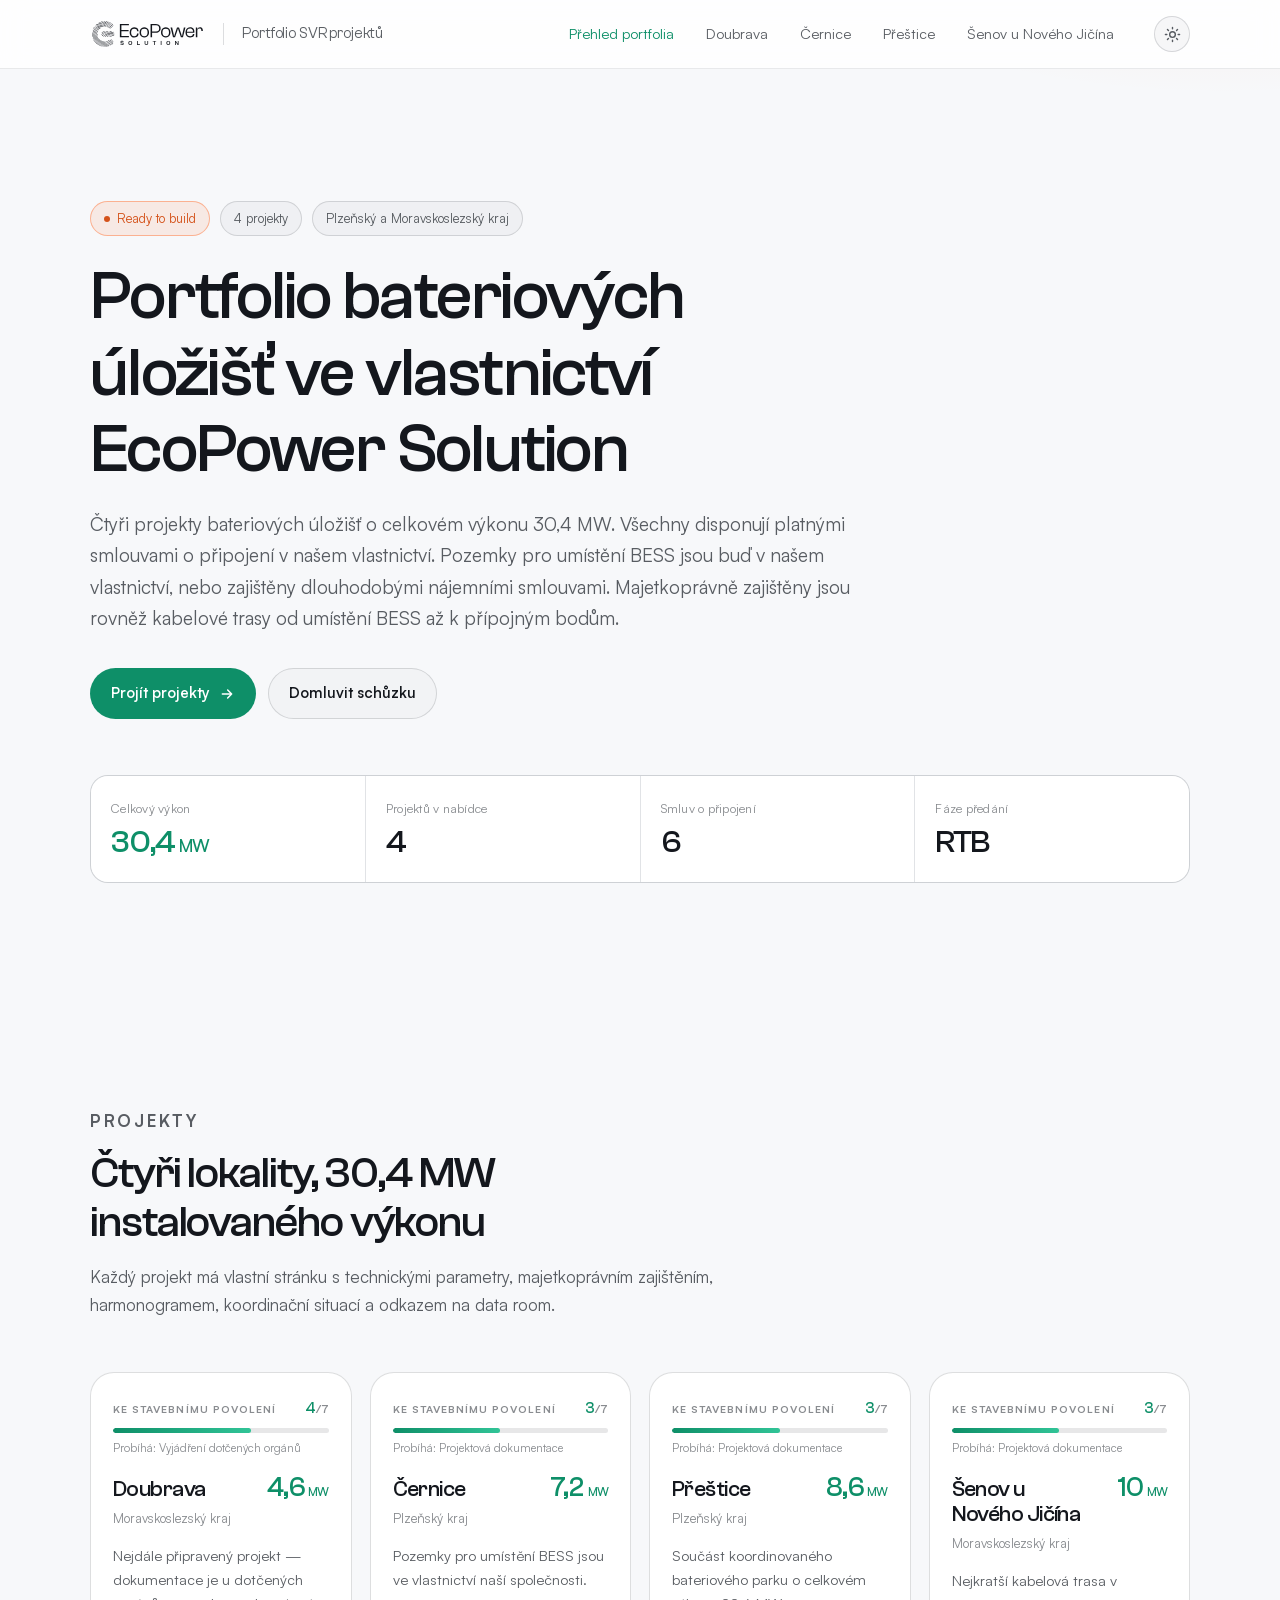
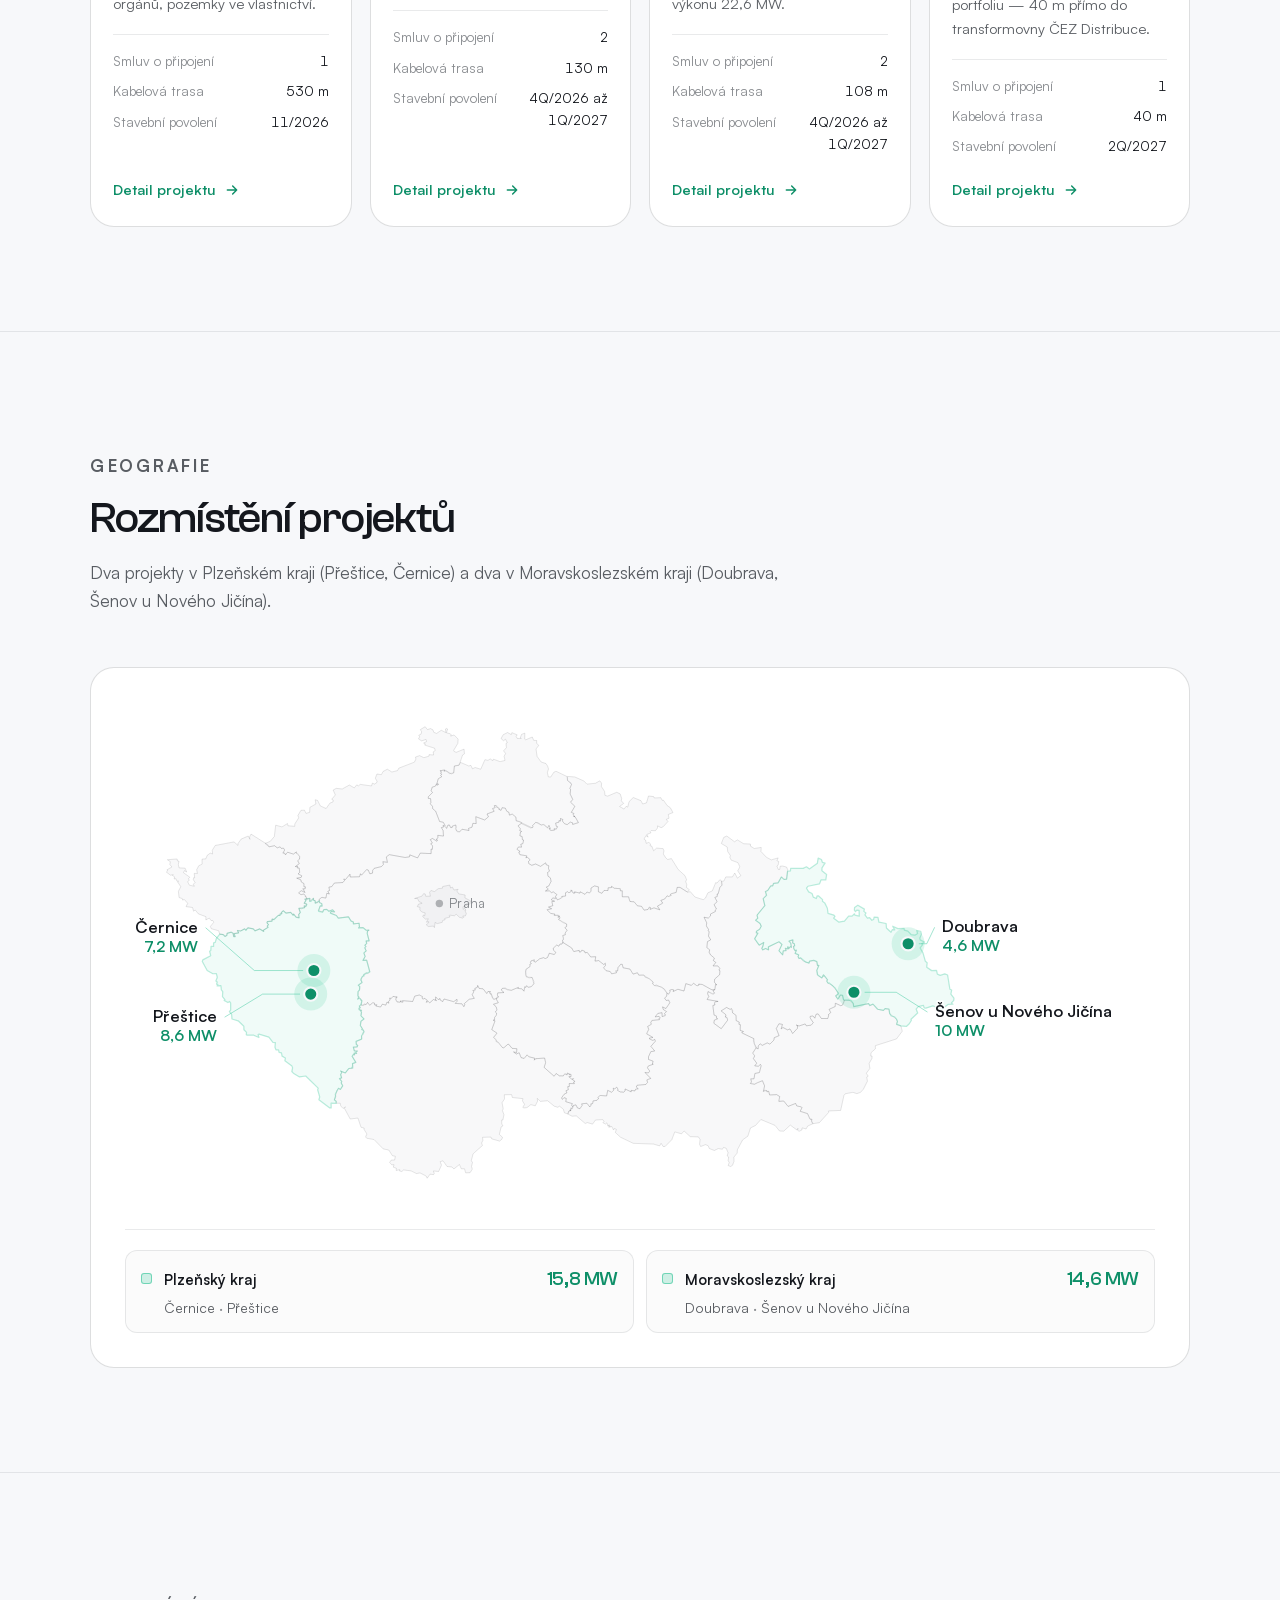
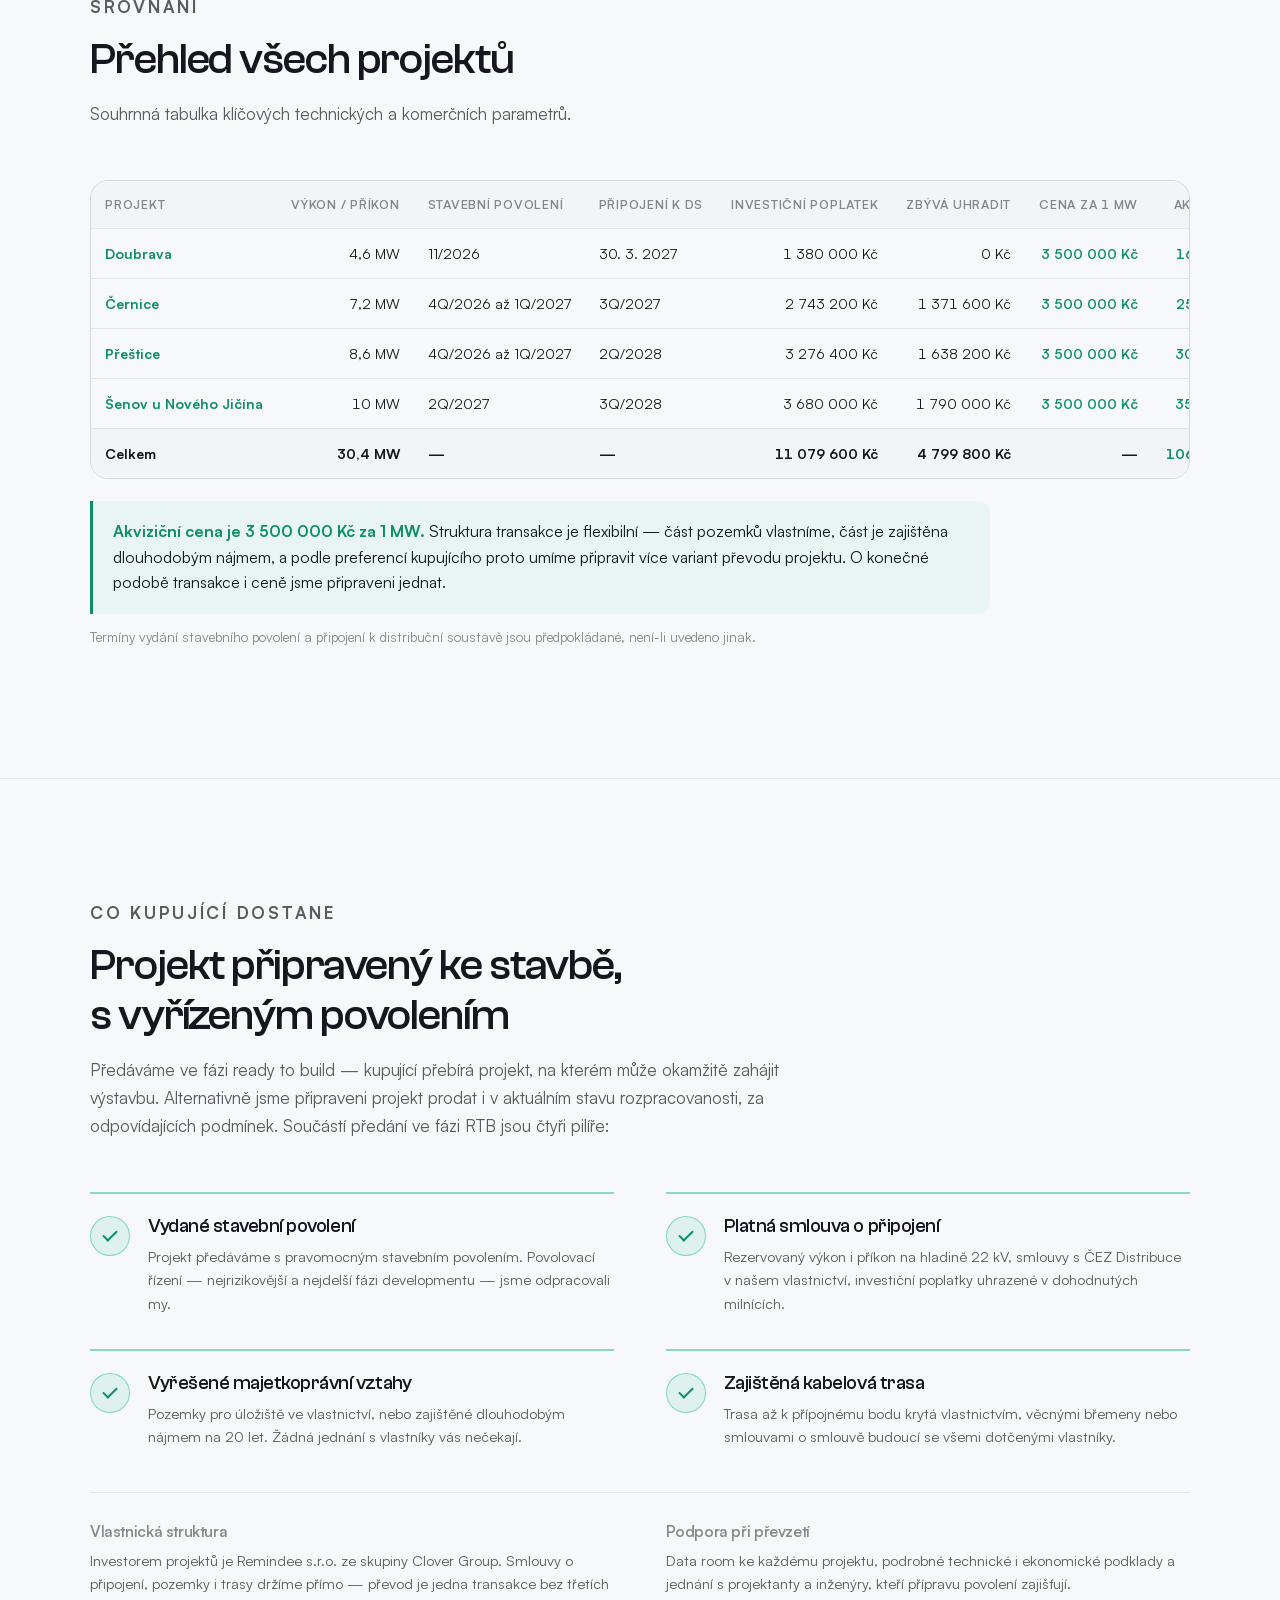
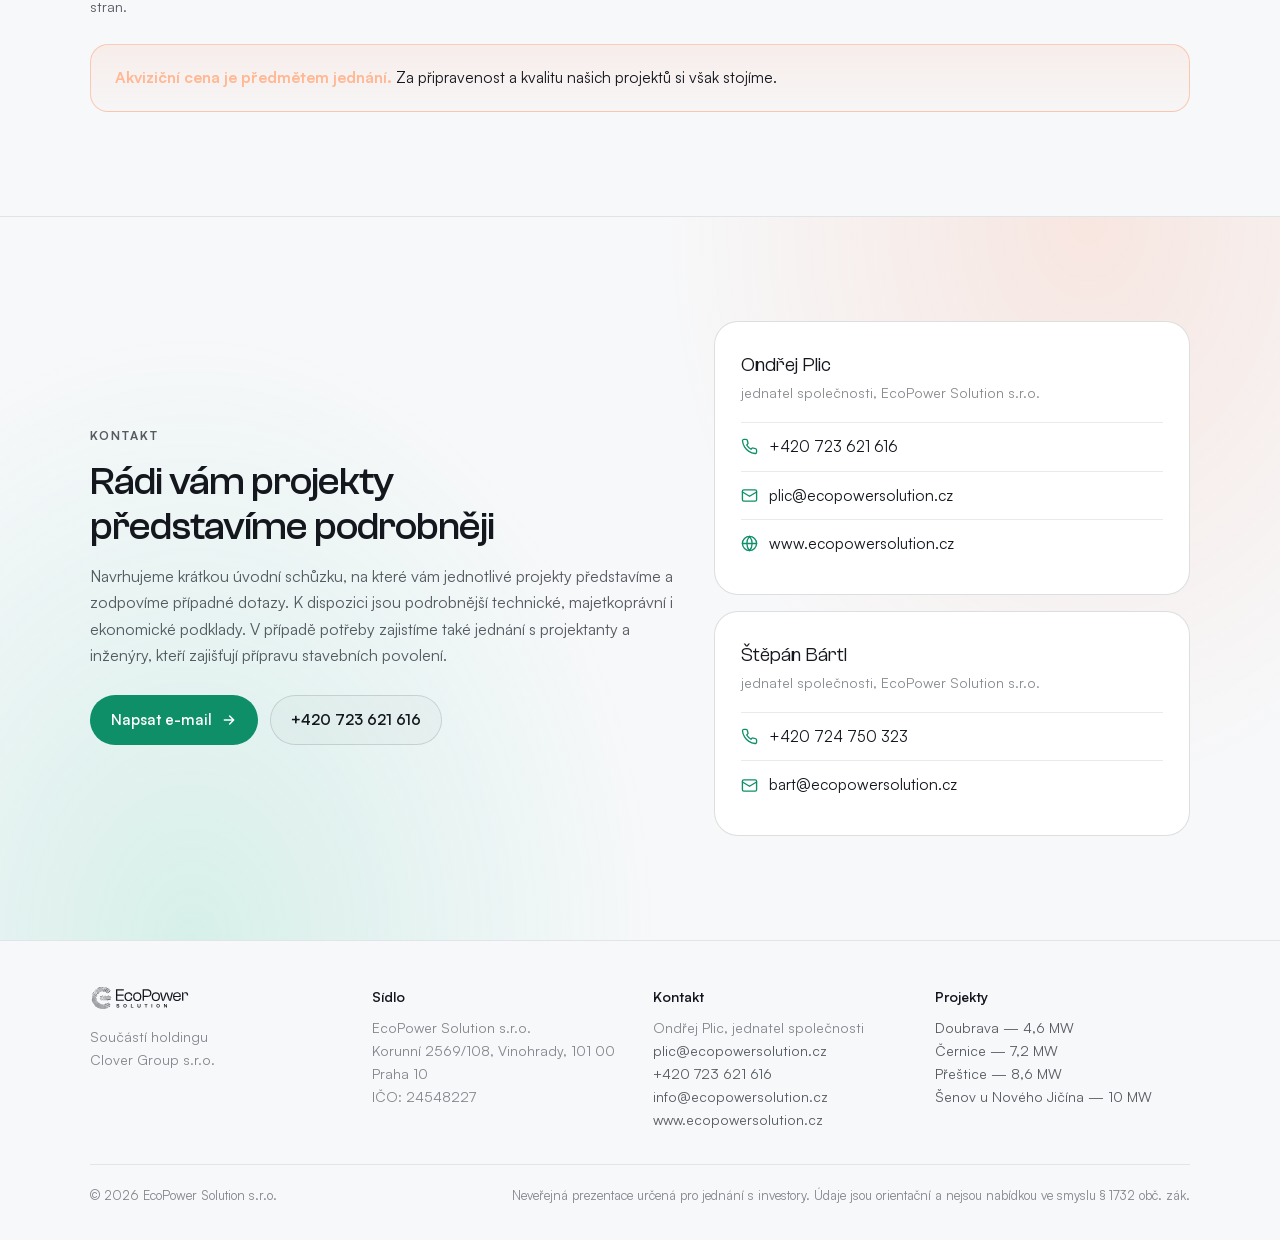
==== index.html @ 1d77948f "Aktualizace prezentace RTB projektů" ====
<!doctype html>
<html lang="cs">
<head>
<meta charset="utf-8">
<meta name="viewport" content="width=device-width, initial-scale=1">
<title>Portfolio RTB bateriových projektů 30,4 MW | EcoPower Solution</title>
<meta name="description" content="Čtyři projekty bateriových úložišť o celkovém výkonu 30,4 MW s platnými smlouvami o připojení, nabízené investorům ve fázi ready to build.">
<meta name="robots" content="noindex, nofollow">
<meta name="theme-color" content="#f7f8fa">
<script>(function(){try{var t=localStorage.getItem('eps-theme');if(t==='dark')document.documentElement.setAttribute('data-theme','dark');}catch(e){}})();</script>
<meta property="og:type" content="website">
<meta property="og:title" content="Portfolio RTB bateriových projektů 30,4 MW | EcoPower Solution">
<meta property="og:description" content="Čtyři projekty bateriových úložišť o celkovém výkonu 30,4 MW s platnými smlouvami o připojení, nabízené investorům ve fázi ready to build.">
<meta property="og:locale" content="cs_CZ">
<link rel="stylesheet" href="assets/css/style.css?v=1d65d0cb">
<link rel="icon" href="assets/img/favicon.svg" type="image/svg+xml">
<link rel="icon" href="assets/img/favicon-32.png" sizes="32x32" type="image/png">
<link rel="apple-touch-icon" href="assets/img/apple-touch-icon.png">
<script src="assets/js/app.js?v=fd32b178" defer></script>
</head>
<body>
<header class="site-header">
  <div class="wrap">
    <a class="brand" href="index.html" aria-label="Přehled portfolia">
      <img class="logo-light" src="assets/img/logo-dark.svg" alt="EcoPower Solution">
      <img class="logo-dark" src="assets/img/logo.svg" alt="" aria-hidden="true">
    </a>
    <span class="brand-sep"></span>
    <span class="brand-label">Portfolio SVR projektů</span>
    <details class="nav-wrap" open>
      <summary aria-label="Otevřít navigaci">Projekty<svg width="14" height="14" viewBox="0 0 24 24" fill="none" stroke="currentColor" stroke-width="2.4" stroke-linecap="round" stroke-linejoin="round"><path d="m6 9 6 6 6-6"/></svg></summary>
      <nav>
      <a href="index.html" aria-current="page">Přehled portfolia</a>
      <a href="doubrava.html">Doubrava</a>
      <a href="cernice.html">Černice</a>
      <a href="prestice.html">Přeštice</a>
      <a href="senov.html">Šenov u Nového Jičína</a>
      </nav>
    </details>
    <button class="theme-btn" type="button" aria-label="Přepnout světlý a tmavý motiv">
      <svg class="ico-sun" viewBox="0 0 24 24" fill="none" stroke="currentColor" stroke-width="2" stroke-linecap="round"><circle cx="12" cy="12" r="4"/><path d="M12 2v2M12 20v2M4.9 4.9l1.4 1.4M17.7 17.7l1.4 1.4M2 12h2M20 12h2M4.9 19.1l1.4-1.4M17.7 6.3l1.4-1.4"/></svg>
      <svg class="ico-moon" viewBox="0 0 24 24" fill="none" stroke="currentColor" stroke-width="2" stroke-linecap="round" stroke-linejoin="round"><path d="M21 12.8A9 9 0 1 1 11.2 3a7 7 0 0 0 9.8 9.8z"/></svg>
    </button>
  </div>
</header>
<main>
<section class="hero">
  <div class="wrap">
    <div class="hero-meta">
      <span class="tag tag--rtb"><span class="dot"></span>Ready to build</span>
      <span class="tag">4 projekty</span>
      <span class="tag">Plzeňský a Moravskoslezský kraj</span>
    </div>
    <h1>Portfolio bateriových úložišť ve vlastnictví EcoPower Solution</h1>
    <p class="lede">Čtyři projekty bateriových úložišť o celkovém výkonu 30,4 MW.
    Všechny disponují platnými smlouvami o připojení v našem vlastnictví. Pozemky pro
    umístění BESS jsou buď v našem vlastnictví, nebo zajištěny dlouhodobými nájemními
    smlouvami. Majetkoprávně zajištěny jsou rovněž kabelové trasy od umístění BESS
    až k přípojným bodům.</p>
    <div class="btn-row">
      <a class="btn btn--primary" href="#projekty">Projít projekty <svg width="16" height="16" viewBox="0 0 24 24" fill="none" stroke="currentColor" stroke-width="2.2" stroke-linecap="round" stroke-linejoin="round"><path d="M5 12h14M13 6l6 6-6 6"/></svg></a>
      <a class="btn btn--ghost" href="#kontakt">Domluvit schůzku</a>
    </div>
    <dl class="stats">
      <div class="stat stat--accent"><dt>Celkový výkon</dt><dd>30,4<small>MW</small></dd></div>
      <div class="stat"><dt>Projektů v nabídce</dt><dd>4</dd></div>
      <div class="stat"><dt>Smluv o připojení</dt><dd>6</dd></div>
      <div class="stat"><dt>Fáze předání</dt><dd>RTB</dd></div>
    </dl>
  </div>
</section>

<section class="section" id="projekty">
  <div class="wrap">
    <div class="section-head">
      <p class="eyebrow">Projekty</p>
      <h2>Čtyři lokality, 30,4 MW instalovaného výkonu</h2>
      <p>Každý projekt má vlastní stránku s technickými parametry, majetkoprávním
      zajištěním, harmonogramem, koordinační situací a odkazem na data room.</p>
    </div>
    <div class="cards">
    <a class="card" href="doubrava.html">
      <div class="ready" role="img"
        aria-label="Připravenost ke stavebnímu povolení 64 procent, 4 ze 7 milníků">
        <div class="ready-top">
          <span class="ready-lbl">Ke stavebnímu povolení</span>
          <span class="ready-pct">4<span>/7</span></span>
        </div>
        <div class="ready-track"><span style="width:64%"></span></div>
        <div class="ready-note">Probíhá: Vyjádření dotčených orgánů</div>
      </div>
      <div class="card-top">
        <div>
          <h3>Doubrava</h3>
          <div class="card-sub">Moravskoslezský kraj</div>
        </div>
        <div class="card-mw">4,6<small>MW</small></div>
      </div>
      <p class="card-note">Nejdále připravený projekt — dokumentace je u dotčených orgánů, pozemky ve vlastnictví.</p>
      <ul class="card-facts"><li><span class="k">Smluv o připojení</span><span class="v">1</span></li><li><span class="k">Kabelová trasa</span><span class="v">530 m</span></li><li><span class="k">Stavební povolení</span><span class="v">11/2026</span></li></ul>
      <span class="card-cta">Detail projektu <svg width="16" height="16" viewBox="0 0 24 24" fill="none" stroke="currentColor" stroke-width="2.2" stroke-linecap="round" stroke-linejoin="round"><path d="M5 12h14M13 6l6 6-6 6"/></svg></span>
    </a>
    <a class="card" href="cernice.html">
      <div class="ready" role="img"
        aria-label="Připravenost ke stavebnímu povolení 50 procent, 3 ze 7 milníků">
        <div class="ready-top">
          <span class="ready-lbl">Ke stavebnímu povolení</span>
          <span class="ready-pct">3<span>/7</span></span>
        </div>
        <div class="ready-track"><span style="width:50%"></span></div>
        <div class="ready-note">Probíhá: Projektová dokumentace</div>
      </div>
      <div class="card-top">
        <div>
          <h3>Černice</h3>
          <div class="card-sub">Plzeňský kraj</div>
        </div>
        <div class="card-mw">7,2<small>MW</small></div>
      </div>
      <p class="card-note">Pozemky pro umístění BESS jsou ve vlastnictví naší společnosti.</p>
      <ul class="card-facts"><li><span class="k">Smluv o připojení</span><span class="v">2</span></li><li><span class="k">Kabelová trasa</span><span class="v">130 m</span></li><li><span class="k">Stavební povolení</span><span class="v">4Q/2026 až 1Q/2027</span></li></ul>
      <span class="card-cta">Detail projektu <svg width="16" height="16" viewBox="0 0 24 24" fill="none" stroke="currentColor" stroke-width="2.2" stroke-linecap="round" stroke-linejoin="round"><path d="M5 12h14M13 6l6 6-6 6"/></svg></span>
    </a>
    <a class="card" href="prestice.html">
      <div class="ready" role="img"
        aria-label="Připravenost ke stavebnímu povolení 50 procent, 3 ze 7 milníků">
        <div class="ready-top">
          <span class="ready-lbl">Ke stavebnímu povolení</span>
          <span class="ready-pct">3<span>/7</span></span>
        </div>
        <div class="ready-track"><span style="width:50%"></span></div>
        <div class="ready-note">Probíhá: Projektová dokumentace</div>
      </div>
      <div class="card-top">
        <div>
          <h3>Přeštice</h3>
          <div class="card-sub">Plzeňský kraj</div>
        </div>
        <div class="card-mw">8,6<small>MW</small></div>
      </div>
      <p class="card-note">Součást koordinovaného bateriového parku o celkovém výkonu 22,6 MW.</p>
      <ul class="card-facts"><li><span class="k">Smluv o připojení</span><span class="v">2</span></li><li><span class="k">Kabelová trasa</span><span class="v">108 m</span></li><li><span class="k">Stavební povolení</span><span class="v">4Q/2026 až 1Q/2027</span></li></ul>
      <span class="card-cta">Detail projektu <svg width="16" height="16" viewBox="0 0 24 24" fill="none" stroke="currentColor" stroke-width="2.2" stroke-linecap="round" stroke-linejoin="round"><path d="M5 12h14M13 6l6 6-6 6"/></svg></span>
    </a>
    <a class="card" href="senov.html">
      <div class="ready" role="img"
        aria-label="Připravenost ke stavebnímu povolení 50 procent, 3 ze 7 milníků">
        <div class="ready-top">
          <span class="ready-lbl">Ke stavebnímu povolení</span>
          <span class="ready-pct">3<span>/7</span></span>
        </div>
        <div class="ready-track"><span style="width:50%"></span></div>
        <div class="ready-note">Probíhá: Projektová dokumentace</div>
      </div>
      <div class="card-top">
        <div>
          <h3>Šenov u Nového Jičína</h3>
          <div class="card-sub">Moravskoslezský kraj</div>
        </div>
        <div class="card-mw">10<small>MW</small></div>
      </div>
      <p class="card-note">Nejkratší kabelová trasa v portfoliu — 40 m přímo do transformovny ČEZ Distribuce.</p>
      <ul class="card-facts"><li><span class="k">Smluv o připojení</span><span class="v">1</span></li><li><span class="k">Kabelová trasa</span><span class="v">40 m</span></li><li><span class="k">Stavební povolení</span><span class="v">2Q/2027</span></li></ul>
      <span class="card-cta">Detail projektu <svg width="16" height="16" viewBox="0 0 24 24" fill="none" stroke="currentColor" stroke-width="2.2" stroke-linecap="round" stroke-linejoin="round"><path d="M5 12h14M13 6l6 6-6 6"/></svg></span>
    </a>
    </div>
  </div>
</section>

<section class="section">
  <div class="wrap">
    <div class="section-head">
      <p class="eyebrow">Geografie</p>
      <h2>Rozmístění projektů</h2>
      <p>Dva projekty v Plzeňském kraji (Přeštice, Černice) a dva v Moravskoslezském
      kraji (Doubrava, Šenov u Nového Jičína).</p>
    </div>
    <div class="panel">
      <div class="map-wrap">
  <svg viewBox="-28 -14 1250 608" role="img"
       aria-label="Mapa České republiky s rozmístěním čtyř projektů bateriových úložišť">
    <g class="map-regions">
      <path class="kraj" id="kraj-praha" d="M377.1 218.9 L374.7 215.3 L376.3 213.3 L371.2 214.2 L369.4 210.7 L367.1 211.7 L366.1 208.2 L357.6 209.9 L357.2 212.0 L352.2 212.5 L347.5 216.1 L343.3 214.7 L341.7 217.0 L342.6 221.7 L337.0 221.8 L336.3 218.9 L334.4 218.6 L332.4 221.6 L323.4 224.5 L327.0 224.4 L328.6 228.0 L332.6 230.2 L328.1 231.4 L326.7 234.3 L330.0 235.2 L329.8 238.3 L332.2 240.9 L336.3 241.9 L335.7 245.5 L334.2 244.5 L333.3 246.6 L336.6 249.5 L340.1 249.1 L337.8 253.2 L340.6 252.6 L340.4 254.1 L337.6 256.4 L340.1 258.5 L346.5 258.0 L347.5 259.8 L348.3 253.5 L350.9 255.0 L357.0 253.4 L357.5 251.2 L360.5 250.2 L360.0 248.7 L366.5 246.9 L365.3 245.4 L366.2 244.7 L371.9 245.4 L373.9 243.5 L377.9 247.3 L382.1 248.3 L383.1 247.3 L381.8 245.8 L385.2 245.5 L386.2 242.9 L384.5 238.8 L385.9 238.6 L384.0 236.3 L382.6 237.8 L382.1 234.6 L390.5 231.3 L391.3 227.3 L384.5 223.7 L384.8 220.2 L377.1 218.9 Z"><title>Hlavní město Praha</title></path>
      <path class="kraj" id="kraj-stredocesky" d="M503.2 253.6 L498.0 249.8 L499.9 248.3 L499.1 245.5 L497.8 247.6 L497.9 244.8 L492.9 245.0 L493.8 243.4 L488.6 242.6 L484.2 238.1 L489.8 236.9 L485.9 234.9 L491.2 233.2 L490.0 228.2 L493.4 227.8 L489.3 226.1 L491.4 223.5 L494.7 224.8 L494.0 222.8 L496.2 219.8 L491.6 216.3 L489.9 217.5 L486.9 215.2 L482.2 215.4 L485.7 213.0 L483.2 210.7 L486.3 209.3 L489.1 203.7 L488.2 199.4 L485.3 197.4 L484.8 192.9 L487.2 191.3 L485.9 187.9 L486.3 184.7 L483.2 183.5 L482.5 181.2 L476.3 185.5 L470.3 182.6 L465.7 184.2 L462.0 182.1 L461.7 179.4 L463.7 177.4 L460.2 174.4 L458.5 175.2 L459.6 172.7 L451.2 171.3 L449.9 168.4 L451.5 167.5 L447.6 164.7 L449.6 161.9 L453.3 162.2 L452.3 158.6 L454.8 157.9 L455.8 153.5 L454.3 153.2 L454.0 149.3 L451.2 148.4 L452.0 143.7 L453.4 143.1 L451.0 142.0 L451.9 139.9 L448.9 136.5 L453.7 132.6 L446.7 130.1 L446.4 125.7 L442.0 122.1 L438.5 123.3 L438.0 120.0 L435.3 118.6 L433.6 114.9 L429.6 114.3 L428.4 117.5 L427.0 117.1 L422.1 111.6 L419.9 111.9 L421.2 114.2 L418.1 115.3 L420.0 118.7 L411.3 121.9 L413.1 125.3 L408.5 129.2 L397.7 125.2 L398.2 133.5 L394.1 133.3 L393.2 137.9 L388.9 139.4 L389.5 142.0 L381.0 140.4 L377.9 143.8 L375.0 143.4 L372.9 139.1 L374.0 138.0 L373.4 135.2 L369.2 136.7 L369.0 138.5 L367.0 138.2 L365.7 135.2 L363.8 135.5 L362.4 139.4 L358.0 135.6 L358.6 137.8 L355.9 138.4 L358.1 142.1 L358.5 148.7 L351.5 147.8 L351.9 150.8 L349.6 152.7 L351.3 153.4 L350.5 155.0 L345.1 151.6 L342.5 153.0 L345.0 157.2 L343.0 158.1 L345.3 160.6 L345.0 164.8 L343.5 164.5 L343.5 170.0 L330.4 169.4 L327.1 175.2 L317.6 171.5 L317.3 173.9 L311.9 174.7 L292.8 171.3 L289.1 174.0 L290.5 180.6 L284.9 179.8 L285.6 183.1 L283.3 185.7 L274.4 187.9 L272.6 190.3 L272.4 193.7 L269.1 194.5 L267.2 190.0 L265.2 189.4 L259.0 196.2 L257.8 194.4 L256.6 198.1 L245.3 198.4 L245.0 194.9 L239.7 201.4 L237.4 200.9 L238.4 202.7 L236.3 205.1 L226.1 205.7 L222.9 210.1 L219.4 210.7 L220.3 214.8 L218.1 215.7 L220.0 219.0 L216.9 218.1 L215.8 224.0 L211.1 223.0 L207.6 225.6 L207.9 229.2 L210.6 230.4 L211.2 233.7 L208.9 233.4 L206.4 239.0 L211.8 241.0 L213.3 238.0 L217.0 237.7 L219.3 240.0 L224.0 238.2 L226.3 240.8 L222.2 240.2 L221.2 242.2 L228.6 245.1 L230.8 248.3 L243.2 246.7 L246.4 251.9 L249.1 252.9 L249.2 255.4 L256.1 254.5 L256.5 259.1 L255.4 260.1 L261.0 259.9 L264.7 263.0 L268.1 262.9 L266.3 263.9 L266.0 267.0 L268.3 276.0 L264.6 276.0 L265.3 279.1 L263.1 281.1 L264.3 282.8 L263.0 284.3 L264.7 288.1 L261.9 290.5 L263.4 294.9 L260.8 299.6 L265.3 299.4 L269.1 313.5 L266.8 315.7 L264.3 314.3 L258.8 321.3 L258.2 324.1 L259.7 326.3 L255.1 329.7 L256.9 331.3 L256.6 335.5 L254.8 337.6 L254.7 343.0 L255.7 343.6 L254.5 346.7 L255.9 345.0 L258.5 346.4 L258.1 348.2 L259.5 348.6 L258.4 352.5 L259.1 354.1 L264.7 353.1 L266.4 350.5 L269.4 354.1 L272.5 350.8 L274.9 351.5 L274.9 353.6 L277.7 353.4 L276.3 354.9 L282.1 356.2 L284.4 352.7 L288.6 353.9 L289.7 350.5 L292.4 351.5 L291.5 349.6 L293.7 347.8 L293.1 345.3 L295.1 345.8 L297.2 343.3 L302.4 344.1 L301.1 344.3 L300.7 347.4 L302.2 350.0 L306.0 350.3 L306.8 348.4 L306.8 350.0 L309.4 350.3 L308.9 348.4 L321.1 349.5 L323.7 342.9 L329.2 341.6 L333.0 343.5 L332.5 345.4 L334.0 346.8 L335.0 345.4 L338.9 347.9 L337.5 350.4 L340.1 349.4 L341.8 351.2 L346.3 347.1 L350.1 348.4 L348.9 347.7 L349.0 343.8 L352.1 347.2 L354.3 345.8 L354.3 347.5 L357.6 349.6 L359.1 346.4 L370.9 349.7 L374.9 346.8 L375.1 349.1 L372.7 351.8 L380.9 352.3 L383.2 355.8 L384.4 353.4 L383.6 352.2 L389.7 346.8 L395.9 345.7 L393.3 341.3 L395.4 337.5 L394.0 336.2 L397.1 335.6 L396.4 333.8 L399.5 332.4 L399.9 330.0 L401.8 333.6 L406.6 334.1 L411.0 339.8 L412.4 337.3 L415.6 337.5 L414.6 338.0 L415.3 340.6 L416.4 339.9 L417.6 344.8 L420.0 347.0 L425.4 344.1 L423.8 341.7 L424.4 339.0 L432.0 338.6 L428.5 335.5 L430.4 333.3 L440.8 335.9 L449.5 332.3 L448.7 333.6 L453.6 334.1 L456.2 337.0 L457.1 331.5 L458.4 332.4 L459.6 330.2 L461.3 332.2 L464.3 331.9 L468.2 328.0 L466.1 320.3 L462.2 320.9 L458.3 317.9 L458.6 310.5 L463.6 307.0 L463.3 304.2 L465.1 303.5 L464.0 302.2 L464.7 300.2 L468.8 298.9 L468.2 300.8 L470.3 301.6 L475.2 297.7 L480.2 296.2 L481.8 297.5 L484.8 296.1 L486.9 290.9 L493.0 292.5 L494.9 289.9 L492.1 287.4 L491.7 284.8 L496.0 280.9 L498.4 282.5 L499.9 279.7 L502.4 279.8 L503.7 277.2 L502.9 275.5 L504.2 274.5 L503.2 269.4 L506.4 268.5 L506.1 266.4 L508.6 262.9 L505.8 259.9 L507.9 258.5 L508.0 255.4 L503.2 253.6 Z"><title>Středočeský kraj</title></path>
      <path class="kraj" id="kraj-jihocesky" d="M436.3 401.6 L431.7 405.7 L429.8 405.2 L419.3 393.0 L423.5 387.9 L417.1 383.7 L421.1 372.9 L418.8 372.2 L420.5 371.7 L420.6 368.8 L422.7 366.0 L423.0 363.5 L421.3 362.1 L423.5 360.0 L422.3 355.6 L419.1 352.9 L425.0 351.2 L422.9 347.4 L423.4 345.7 L419.1 346.8 L416.4 339.9 L415.3 340.6 L414.6 338.0 L415.6 337.5 L412.4 337.3 L411.0 339.8 L406.6 334.1 L401.8 333.6 L400.1 330.0 L399.5 332.4 L396.6 333.4 L397.1 335.6 L394.0 336.2 L395.4 337.5 L393.3 341.3 L395.9 345.7 L389.7 346.8 L383.6 352.2 L384.4 353.4 L383.2 355.8 L380.9 352.3 L372.7 351.8 L375.1 349.1 L374.9 346.8 L370.9 349.7 L359.1 346.4 L357.6 349.6 L354.3 347.5 L354.3 345.8 L352.1 347.2 L349.0 343.8 L348.9 347.7 L350.1 348.4 L346.3 347.1 L341.8 351.2 L340.1 349.4 L337.5 350.4 L338.9 347.9 L335.0 345.4 L334.0 346.8 L332.5 345.4 L333.0 343.5 L329.2 341.6 L323.7 342.9 L321.1 349.5 L308.9 348.4 L309.4 350.3 L306.8 350.0 L306.8 348.4 L306.0 350.3 L302.2 350.0 L300.7 347.4 L301.1 344.3 L302.4 344.1 L297.2 343.3 L295.1 345.8 L293.1 345.3 L293.7 347.8 L291.5 349.6 L292.4 351.5 L289.7 350.5 L288.6 353.9 L284.4 352.7 L282.1 356.2 L276.3 354.9 L277.7 353.4 L274.9 353.6 L274.9 351.5 L273.0 350.9 L268.5 354.1 L266.3 350.5 L264.7 353.1 L262.2 352.3 L261.2 354.5 L258.1 353.4 L256.4 355.0 L257.5 357.1 L256.0 357.5 L256.1 359.4 L259.0 360.3 L257.6 360.6 L259.0 362.1 L258.4 366.9 L262.1 370.7 L258.3 373.5 L257.6 378.6 L260.0 382.4 L259.4 383.6 L262.2 385.3 L260.4 388.1 L261.4 388.9 L259.1 391.1 L259.2 395.1 L252.4 397.9 L252.8 401.8 L254.4 402.6 L253.7 404.6 L249.1 404.9 L250.4 409.5 L254.0 409.6 L252.1 411.1 L253.1 412.6 L250.1 412.1 L250.7 414.2 L249.2 413.7 L247.7 416.0 L252.1 423.3 L248.1 424.9 L247.8 430.9 L243.5 430.8 L239.4 436.2 L233.6 433.9 L235.2 434.9 L233.7 438.3 L234.9 442.1 L232.3 443.1 L235.0 446.5 L234.4 448.4 L236.2 451.8 L233.4 456.2 L231.1 454.8 L229.1 457.5 L226.1 469.0 L228.3 470.6 L228.2 473.0 L233.2 472.9 L233.8 476.2 L236.6 479.3 L239.5 477.3 L238.4 479.3 L245.3 492.1 L254.7 490.9 L258.4 502.1 L262.4 503.1 L261.8 504.2 L265.6 510.3 L263.9 513.9 L265.3 515.4 L274.2 517.0 L285.4 528.4 L292.1 529.7 L296.5 536.6 L300.1 537.3 L299.2 541.9 L295.1 541.9 L293.2 544.8 L295.7 547.7 L298.5 547.5 L297.6 550.6 L301.4 551.9 L301.1 554.6 L305.4 553.5 L305.2 555.2 L308.0 555.8 L310.1 553.9 L319.1 555.0 L325.7 558.3 L330.0 557.5 L337.5 561.3 L338.7 564.0 L342.2 559.0 L346.5 559.6 L347.3 558.1 L346.2 555.1 L352.6 555.8 L356.1 548.0 L354.4 543.9 L358.0 542.8 L362.8 549.7 L368.9 550.3 L371.1 552.7 L377.9 547.3 L380.1 552.5 L384.0 552.5 L385.4 557.4 L390.8 557.2 L393.5 552.9 L392.5 549.6 L393.7 545.0 L392.3 542.5 L394.4 534.4 L405.8 524.2 L404.7 521.2 L406.3 518.1 L405.9 514.3 L416.2 514.0 L417.1 516.2 L426.7 518.9 L429.5 516.5 L430.1 514.2 L426.3 510.8 L428.5 501.6 L430.7 500.4 L429.2 498.1 L429.1 493.3 L430.6 493.3 L431.9 486.9 L430.0 481.7 L431.0 479.9 L429.6 472.3 L432.6 467.7 L432.3 462.6 L441.2 462.5 L442.1 466.0 L455.0 467.4 L454.3 470.1 L456.9 474.2 L454.9 477.7 L455.6 478.7 L459.8 478.3 L464.6 474.6 L469.9 476.1 L472.7 470.4 L472.3 467.1 L476.1 470.7 L484.8 469.9 L492.9 476.5 L497.3 477.9 L499.1 476.5 L503.8 479.9 L505.3 484.6 L509.5 486.1 L510.5 482.6 L513.4 481.7 L511.7 481.4 L513.3 480.8 L513.1 478.6 L514.8 479.4 L515.8 477.5 L513.9 475.5 L514.9 473.4 L506.9 471.1 L507.5 467.0 L504.7 466.2 L502.9 468.3 L501.7 466.6 L504.8 462.1 L508.3 460.3 L507.1 457.8 L510.0 456.6 L509.3 452.8 L511.3 452.5 L511.1 449.0 L517.4 449.2 L516.3 447.4 L518.2 446.5 L515.1 444.4 L516.3 443.1 L514.1 443.6 L510.6 440.8 L513.4 440.4 L513.1 437.7 L510.9 438.5 L511.3 437.2 L508.7 436.3 L508.6 438.6 L505.7 437.2 L503.9 439.8 L499.1 439.7 L495.2 436.8 L492.8 440.2 L480.6 429.4 L482.5 423.8 L481.2 418.1 L470.4 418.9 L468.7 420.7 L469.3 418.3 L462.0 416.5 L460.0 414.2 L456.4 418.6 L452.6 417.5 L450.4 411.7 L446.9 413.2 L443.5 410.7 L447.2 411.4 L447.6 406.8 L441.7 406.3 L437.9 401.4 L436.3 401.6 Z"><title>Jihočeský kraj</title></path>
      <path class="kraj is-project" id="kraj-plzensky" d="M91.2 268.2 L87.0 267.8 L82.9 272.9 L81.5 277.8 L79.5 278.4 L79.5 282.6 L76.4 282.7 L76.1 287.5 L74.7 288.6 L76.0 293.9 L66.4 299.0 L65.8 300.9 L71.7 311.9 L78.6 315.8 L82.9 315.7 L84.0 320.1 L82.3 324.7 L83.9 325.8 L83.1 328.4 L84.7 328.9 L83.8 330.6 L88.4 330.3 L88.9 335.3 L90.6 337.6 L90.3 343.5 L93.2 347.3 L92.3 348.1 L96.9 350.7 L99.0 349.5 L100.2 351.5 L100.2 359.8 L98.7 361.7 L101.4 365.2 L101.8 370.7 L109.3 372.9 L116.2 379.5 L116.3 383.8 L119.5 387.0 L119.2 389.7 L120.2 390.3 L128.3 390.4 L134.5 393.2 L133.5 389.5 L134.7 389.1 L146.6 392.8 L151.5 399.0 L154.5 399.3 L154.0 404.9 L155.2 408.1 L158.3 408.1 L159.0 411.1 L161.9 411.8 L162.6 415.8 L166.6 418.1 L166.0 421.5 L174.6 427.9 L175.4 430.0 L174.5 434.4 L176.3 436.5 L183.8 441.0 L191.3 439.9 L206.4 454.6 L205.8 456.7 L208.3 465.2 L207.3 468.7 L220.5 478.7 L222.2 478.6 L222.1 472.7 L228.2 473.0 L228.3 470.6 L226.1 469.0 L227.6 464.7 L227.2 462.0 L231.1 454.8 L233.4 456.2 L236.2 451.8 L234.4 448.4 L235.0 446.5 L232.3 443.1 L234.9 442.1 L233.7 438.3 L235.2 434.9 L233.6 433.9 L239.4 436.2 L243.5 430.8 L248.5 430.1 L247.1 429.7 L248.5 428.9 L248.1 424.9 L252.1 423.3 L247.7 416.0 L249.2 413.7 L250.7 414.2 L250.1 412.1 L253.1 412.6 L252.1 411.1 L254.0 409.7 L250.4 409.5 L249.1 404.9 L253.7 404.6 L254.4 402.6 L252.8 401.8 L252.4 397.9 L259.2 395.1 L259.1 391.1 L262.1 386.3 L261.3 383.9 L259.4 383.6 L260.0 382.4 L257.6 378.6 L258.3 373.5 L262.1 370.7 L258.4 366.9 L259.0 362.1 L257.6 360.6 L259.0 360.3 L256.1 359.4 L256.0 357.5 L257.5 357.1 L256.4 355.0 L258.6 353.4 L259.5 348.6 L256.2 345.0 L254.5 346.7 L255.7 343.6 L254.7 343.0 L254.8 337.6 L256.6 335.5 L256.9 331.3 L255.1 329.7 L259.7 326.3 L258.3 322.7 L260.0 319.0 L262.2 318.3 L261.6 316.8 L269.1 313.5 L265.3 299.4 L260.8 299.6 L263.4 294.9 L261.9 290.5 L264.7 288.1 L263.0 284.3 L264.3 282.8 L263.1 281.1 L265.3 279.1 L264.6 276.0 L268.3 276.0 L266.0 267.0 L266.3 263.9 L268.1 262.9 L264.7 263.0 L261.0 259.9 L255.4 260.1 L256.5 259.1 L256.1 254.5 L249.2 255.4 L249.1 252.9 L246.4 251.9 L243.2 246.7 L230.8 248.3 L228.6 245.1 L221.2 242.2 L222.2 240.2 L226.3 240.8 L224.0 238.2 L219.3 240.0 L217.0 237.7 L213.3 238.0 L211.8 241.0 L206.9 240.1 L208.9 233.4 L211.2 233.7 L210.9 230.8 L208.3 229.7 L207.6 227.3 L202.9 230.2 L202.8 227.2 L200.6 226.4 L200.7 224.2 L197.6 228.1 L196.2 227.9 L196.3 224.4 L190.3 225.3 L191.6 226.8 L189.5 230.3 L192.7 231.7 L191.6 234.0 L189.4 233.5 L190.0 235.6 L183.0 236.3 L184.7 241.4 L182.8 244.1 L183.2 247.9 L179.5 247.0 L176.7 243.3 L176.0 244.8 L173.1 241.4 L167.3 242.1 L164.1 239.4 L161.8 241.5 L162.3 243.0 L160.3 243.0 L160.1 245.0 L158.0 244.9 L152.9 250.0 L150.5 249.4 L150.5 251.9 L144.8 252.4 L144.3 254.1 L146.1 256.1 L144.6 258.0 L145.7 259.4 L139.9 263.1 L140.3 264.4 L135.5 261.4 L129.7 263.7 L127.8 261.4 L121.1 260.0 L118.7 263.0 L117.2 261.3 L112.3 263.9 L108.5 263.3 L109.9 266.3 L104.3 267.2 L105.7 270.8 L103.9 270.7 L103.2 266.6 L100.9 265.4 L95.9 266.7 L95.6 269.3 L93.2 270.5 L91.2 268.2 Z"><title>Plzeňský kraj</title></path>
      <path class="kraj" id="kraj-karlovarsky" d="M91.2 268.2 L93.2 270.5 L95.6 269.3 L95.9 266.7 L100.9 265.4 L103.2 266.6 L103.9 270.7 L105.7 270.8 L104.3 267.2 L109.9 266.3 L108.5 263.3 L112.3 263.9 L117.2 261.3 L118.7 263.0 L121.1 260.0 L127.8 261.4 L129.7 263.7 L135.5 261.4 L140.3 264.4 L139.9 263.1 L145.7 259.4 L144.6 258.0 L146.1 256.1 L144.3 254.1 L144.8 252.4 L150.5 251.9 L150.5 249.4 L152.9 250.0 L158.0 244.9 L160.1 245.0 L160.3 243.0 L162.3 243.0 L161.8 241.5 L164.1 239.4 L167.3 242.1 L173.1 241.4 L176.0 244.8 L176.7 243.3 L179.5 247.0 L183.4 247.8 L182.8 244.1 L184.7 241.4 L183.0 236.3 L186.1 237.0 L190.0 235.6 L189.4 233.5 L191.8 233.9 L192.4 230.7 L189.5 230.3 L191.6 226.8 L190.2 225.5 L193.1 225.3 L189.1 219.0 L185.6 219.9 L182.7 217.7 L185.9 215.0 L190.5 217.2 L187.8 212.6 L190.6 212.8 L191.0 210.3 L189.1 210.2 L189.2 206.4 L185.8 204.3 L185.6 201.9 L180.4 199.8 L185.8 198.8 L186.5 196.9 L182.0 194.6 L184.0 192.8 L183.4 187.4 L180.8 187.3 L181.6 185.3 L178.6 185.8 L183.5 182.2 L181.6 178.6 L183.8 176.7 L184.0 173.5 L179.8 169.5 L180.0 167.9 L176.4 170.6 L169.3 168.3 L166.7 171.5 L165.9 169.5 L163.6 169.4 L165.8 165.6 L164.3 163.4 L161.8 163.8 L160.3 161.8 L156.7 163.0 L153.5 160.4 L146.8 161.8 L145.4 159.3 L124.9 146.3 L123.1 150.0 L123.7 152.7 L121.5 148.7 L112.9 152.4 L109.2 157.7 L109.1 160.1 L104.3 155.8 L81.5 160.1 L77.9 165.9 L78.3 170.5 L75.4 169.4 L71.7 172.2 L70.1 176.4 L65.5 176.7 L65.6 182.8 L61.5 184.7 L59.0 189.6 L59.9 194.1 L56.0 194.0 L56.5 199.5 L55.3 199.2 L54.9 201.7 L57.0 205.0 L54.9 207.2 L56.1 209.6 L50.1 208.3 L48.0 204.0 L49.9 202.6 L49.1 200.4 L50.7 198.7 L43.0 193.2 L44.1 190.7 L46.8 192.3 L45.0 187.7 L37.6 187.3 L36.7 182.9 L37.6 179.4 L35.6 178.8 L35.3 176.5 L23.4 177.4 L27.0 179.8 L26.5 183.4 L29.0 186.2 L23.0 189.6 L23.7 191.1 L22.2 192.4 L27.2 196.2 L30.5 195.5 L29.7 196.6 L32.1 198.1 L31.7 200.8 L34.0 200.5 L35.0 203.5 L37.0 203.5 L35.9 204.3 L39.7 210.2 L36.8 215.7 L37.6 223.3 L41.5 224.6 L41.9 226.4 L44.0 225.7 L48.1 230.3 L46.1 234.3 L54.0 235.4 L55.2 239.9 L57.2 238.4 L61.1 243.2 L70.2 246.5 L70.1 250.5 L74.3 248.2 L76.5 251.3 L78.4 251.1 L79.8 253.2 L75.6 258.4 L76.8 261.2 L85.6 263.6 L87.0 267.8 L91.2 268.2 Z"><title>Karlovarský kraj</title></path>
      <path class="kraj" id="kraj-ustecky" d="M343.2 108.3 L342.9 103.3 L340.1 103.0 L340.1 101.0 L345.2 95.9 L343.5 93.8 L344.8 89.3 L348.6 88.2 L350.2 85.1 L350.5 87.0 L352.6 85.9 L350.6 84.8 L352.1 79.2 L356.4 76.7 L355.0 75.4 L356.5 73.6 L355.0 72.8 L356.1 70.7 L354.2 69.5 L360.0 68.4 L359.1 70.0 L361.5 69.4 L365.9 73.0 L370.9 72.0 L371.7 63.7 L377.6 62.5 L381.6 50.5 L383.9 48.9 L383.5 43.2 L373.9 47.1 L371.4 46.0 L370.9 44.6 L375.9 36.3 L376.3 31.0 L371.4 26.0 L367.2 27.4 L367.9 25.9 L366.8 24.6 L362.1 23.4 L363.5 18.8 L362.4 18.0 L361.0 18.7 L361.3 23.1 L355.8 20.3 L350.2 24.1 L346.8 22.9 L345.7 19.8 L342.8 18.3 L339.0 19.5 L336.3 16.0 L330.4 19.5 L332.1 22.2 L331.2 25.1 L328.5 26.3 L329.6 28.2 L328.2 30.9 L332.0 33.2 L337.4 31.4 L338.0 34.1 L334.4 35.8 L336.5 36.8 L335.7 38.3 L347.7 42.1 L348.5 44.9 L346.1 46.5 L346.5 50.3 L341.0 49.9 L341.0 51.7 L334.7 53.6 L329.5 51.1 L324.6 52.8 L325.0 55.3 L323.2 59.0 L304.3 66.3 L302.8 69.2 L295.9 71.0 L290.4 67.6 L285.2 70.3 L283.1 74.2 L277.7 73.4 L275.8 78.5 L277.9 82.2 L277.4 84.0 L274.8 85.6 L272.2 84.5 L271.2 87.9 L257.5 86.0 L255.0 87.9 L253.3 86.5 L250.3 90.2 L244.3 86.8 L235.6 91.6 L228.4 90.8 L224.6 92.9 L227.3 98.8 L222.9 104.0 L224.7 104.9 L224.5 107.2 L220.7 108.7 L216.1 115.3 L209.0 112.1 L205.8 105.5 L202.8 104.6 L203.7 109.8 L196.3 113.9 L196.1 119.9 L191.6 121.2 L189.8 117.3 L185.5 117.5 L181.9 123.7 L182.8 126.6 L178.0 134.1 L178.0 136.9 L169.7 136.2 L169.2 133.5 L162.5 137.6 L154.9 135.5 L153.2 149.3 L148.3 155.1 L142.0 157.7 L146.8 161.8 L153.5 160.4 L156.7 163.0 L160.3 161.8 L161.8 163.8 L164.2 163.3 L165.8 165.6 L163.6 169.4 L165.9 169.5 L166.7 171.5 L169.3 168.3 L176.4 170.6 L180.0 167.9 L179.8 169.5 L181.8 169.9 L184.0 173.6 L183.8 176.7 L181.6 178.6 L183.5 182.2 L178.6 185.8 L181.6 185.3 L180.8 187.3 L183.4 187.4 L184.0 192.8 L182.0 194.6 L186.5 196.9 L185.8 198.8 L180.4 199.8 L185.6 201.9 L185.8 204.3 L189.2 206.4 L189.1 210.2 L191.0 210.3 L190.6 212.8 L187.8 212.6 L190.5 217.2 L185.9 215.0 L182.7 217.7 L185.6 219.9 L189.1 219.0 L191.4 221.2 L190.3 222.0 L192.3 222.4 L192.4 225.3 L196.3 224.4 L196.2 227.9 L200.7 224.2 L200.6 226.4 L202.8 227.2 L202.9 230.1 L206.3 229.4 L208.2 226.8 L207.6 225.6 L210.5 223.2 L215.8 224.0 L216.9 218.1 L220.0 219.0 L218.1 215.7 L220.3 214.8 L219.4 210.7 L222.9 210.1 L226.1 205.7 L236.3 205.1 L238.4 202.7 L237.4 200.9 L239.7 201.4 L245.0 194.9 L245.3 198.4 L256.6 198.1 L257.8 194.4 L259.0 196.2 L265.2 189.4 L267.2 190.0 L269.1 194.5 L272.4 193.7 L272.6 190.3 L274.4 187.9 L283.3 185.7 L285.6 183.1 L284.9 179.8 L290.5 180.6 L289.1 174.0 L292.8 171.3 L311.9 174.7 L317.3 173.9 L317.6 171.5 L327.1 175.2 L330.4 169.4 L343.5 170.0 L343.5 164.5 L345.0 164.8 L345.3 160.6 L343.0 158.1 L345.0 157.2 L342.5 153.0 L345.1 151.6 L350.5 155.0 L351.3 153.4 L349.6 152.7 L351.9 150.8 L351.5 147.8 L358.5 148.7 L358.1 142.1 L355.9 138.4 L358.6 137.8 L358.0 135.6 L360.5 136.4 L358.1 131.8 L353.8 131.0 L349.0 118.5 L345.4 115.5 L345.2 112.6 L342.4 109.5 L343.2 108.3 Z"><title>Ústecký kraj</title></path>
      <path class="kraj" id="kraj-liberecky" d="M343.2 108.3 L342.4 109.5 L345.2 112.6 L345.4 115.5 L349.0 118.5 L353.8 131.1 L358.5 132.1 L362.4 139.4 L363.8 135.5 L365.7 135.2 L367.0 138.2 L369.0 138.5 L369.2 136.7 L373.4 135.2 L373.9 141.9 L377.9 143.8 L381.0 140.4 L389.5 142.0 L388.9 139.4 L393.2 137.9 L394.1 133.3 L398.2 133.5 L397.7 125.2 L408.5 129.2 L413.1 125.3 L411.3 121.9 L420.0 118.7 L418.1 115.4 L421.2 114.2 L420.5 111.6 L423.4 112.0 L423.1 114.1 L425.8 114.3 L426.8 115.9 L425.2 116.0 L428.4 117.5 L429.6 114.3 L433.6 114.9 L435.3 118.6 L438.0 120.0 L438.5 123.3 L441.9 122.0 L446.4 125.7 L446.7 130.1 L451.8 131.2 L453.7 133.9 L464.4 138.9 L467.0 138.1 L466.6 136.1 L470.5 132.0 L477.1 135.3 L479.5 134.3 L484.9 138.8 L486.5 135.7 L488.2 139.5 L486.5 139.6 L488.0 141.8 L493.3 141.5 L492.7 139.9 L495.2 140.6 L497.0 137.3 L495.4 136.9 L494.6 132.9 L498.6 131.9 L498.7 129.9 L500.7 130.5 L500.4 127.3 L503.4 128.6 L502.8 130.5 L505.5 133.8 L508.7 134.8 L512.4 131.8 L515.1 132.6 L515.3 134.6 L522.3 132.2 L518.3 125.3 L516.3 124.8 L517.9 124.9 L515.7 122.8 L516.9 121.4 L513.6 119.9 L518.0 112.6 L512.7 107.6 L515.4 104.2 L512.2 97.7 L512.8 92.1 L511.8 91.2 L513.9 86.1 L513.3 84.2 L509.1 81.3 L508.5 76.5 L495.0 70.0 L492.4 71.3 L488.6 77.1 L485.7 76.8 L484.6 71.5 L486.0 67.3 L484.8 63.6 L482.9 60.7 L477.0 58.8 L472.1 52.0 L470.8 43.0 L474.2 38.6 L471.6 36.3 L471.6 32.7 L468.0 32.6 L466.3 28.5 L458.3 31.9 L457.1 31.1 L457.2 23.8 L453.3 25.3 L451.7 29.5 L453.0 30.1 L451.1 30.4 L447.8 30.1 L446.6 27.5 L448.0 25.9 L441.5 23.2 L440.8 25.6 L436.3 23.1 L430.9 25.8 L428.4 30.4 L431.4 33.0 L433.8 31.1 L436.0 35.4 L434.4 36.3 L434.9 41.4 L431.4 45.3 L433.9 48.5 L432.1 51.9 L433.2 56.9 L427.2 58.4 L419.1 55.4 L418.4 57.2 L415.2 55.1 L412.5 56.9 L408.8 56.0 L403.7 67.6 L396.9 65.5 L393.7 67.1 L391.8 63.0 L389.1 63.6 L379.1 59.3 L377.1 62.9 L371.8 63.6 L370.9 72.0 L368.1 73.2 L361.5 69.4 L359.1 70.0 L360.0 68.4 L354.2 69.5 L356.1 70.7 L355.0 72.8 L356.5 73.6 L355.0 75.4 L356.4 76.7 L352.1 79.2 L350.6 84.8 L352.6 85.9 L350.5 87.0 L350.2 85.1 L348.6 88.2 L344.8 89.3 L343.5 93.8 L345.2 95.9 L340.1 101.0 L340.1 103.0 L342.9 103.3 L343.2 108.3 Z"><title>Liberecký kraj</title></path>
      <path class="kraj" id="kraj-kralovehradecky" d="M541.8 209.2 L546.5 210.3 L546.5 216.3 L550.8 218.2 L553.3 214.7 L558.2 214.8 L558.3 211.5 L562.4 211.2 L562.4 209.7 L565.9 212.0 L573.1 212.6 L573.1 215.1 L575.5 215.1 L575.5 222.4 L583.1 222.4 L584.8 228.1 L589.9 228.5 L593.8 233.3 L598.9 234.0 L602.0 238.6 L606.7 237.8 L608.4 234.9 L609.7 235.5 L609.2 237.7 L614.0 235.8 L621.2 238.2 L618.2 233.7 L624.6 230.1 L622.3 226.8 L627.1 225.0 L629.8 221.2 L631.7 222.0 L634.9 220.6 L633.9 219.4 L635.6 218.5 L640.9 217.1 L642.1 211.0 L645.6 211.0 L654.6 216.7 L656.9 213.8 L653.3 211.0 L653.8 207.7 L652.5 204.1 L653.5 201.6 L651.6 196.8 L643.3 189.2 L635.1 176.0 L630.6 177.2 L628.3 175.1 L625.3 170.5 L626.1 166.7 L625.1 164.0 L617.2 163.3 L613.5 166.6 L611.3 160.9 L609.1 160.3 L609.9 158.3 L607.8 156.4 L604.5 157.5 L603.8 153.6 L601.8 152.5 L604.2 148.2 L606.9 150.0 L605.3 146.8 L610.3 144.7 L609.3 143.4 L610.7 142.0 L615.7 142.2 L618.3 138.9 L618.2 136.3 L622.7 138.5 L625.1 137.4 L630.9 131.1 L628.9 128.4 L632.2 127.1 L631.3 122.5 L637.0 120.2 L633.8 114.3 L629.9 111.6 L625.6 105.3 L623.8 105.3 L622.3 102.1 L614.3 102.5 L613.6 100.8 L607.3 100.1 L604.9 108.4 L600.2 109.8 L598.2 105.8 L588.8 101.9 L583.7 107.0 L582.1 113.6 L580.2 112.6 L577.7 116.0 L572.2 112.8 L577.2 109.1 L574.3 105.9 L574.8 103.2 L572.9 97.5 L568.7 95.6 L557.8 100.2 L554.5 99.4 L554.0 94.5 L550.1 88.5 L550.4 84.5 L548.2 81.7 L543.0 84.6 L532.6 85.7 L529.0 81.9 L517.9 77.0 L509.0 76.3 L508.9 80.9 L513.9 86.0 L511.8 91.2 L512.8 92.1 L512.2 97.7 L515.4 104.2 L512.7 107.6 L518.0 112.6 L513.6 119.9 L516.9 121.4 L515.7 122.8 L517.9 124.9 L516.3 124.8 L518.3 125.3 L522.2 132.6 L515.3 134.6 L515.1 132.6 L512.4 131.8 L508.7 134.8 L505.5 133.8 L502.8 130.5 L503.4 128.6 L500.4 127.3 L500.7 130.5 L498.7 129.9 L498.6 131.9 L494.6 132.9 L495.4 136.9 L497.0 137.3 L495.3 140.4 L493.7 139.3 L492.7 139.9 L493.3 141.5 L489.7 142.0 L486.5 139.6 L488.2 139.5 L486.5 135.7 L484.9 138.8 L480.7 134.9 L477.1 135.3 L473.2 132.4 L470.3 132.1 L466.6 136.1 L467.3 137.2 L466.2 138.7 L453.7 132.7 L449.0 136.2 L451.9 139.9 L451.0 142.0 L453.4 143.1 L452.0 143.7 L451.2 148.4 L454.0 149.3 L454.3 153.2 L455.8 153.5 L454.8 157.9 L452.3 158.6 L453.3 162.2 L449.6 161.9 L447.6 164.7 L451.5 167.5 L449.9 168.4 L451.2 171.3 L459.6 172.7 L458.5 175.2 L460.2 174.4 L463.7 177.4 L461.7 179.4 L462.0 182.1 L465.7 184.2 L470.3 182.6 L476.3 185.5 L482.5 181.2 L483.2 183.5 L486.3 184.7 L485.9 187.9 L487.2 191.3 L484.8 192.9 L485.3 197.4 L488.2 199.4 L489.1 203.7 L486.3 209.3 L483.2 210.7 L485.7 213.0 L482.2 215.4 L486.9 215.2 L489.9 217.5 L491.6 216.3 L496.2 219.8 L494.3 221.8 L496.8 226.2 L502.9 222.9 L502.0 222.0 L506.7 221.5 L506.6 217.5 L509.1 216.2 L510.7 217.6 L513.6 215.8 L512.9 214.2 L514.9 214.8 L515.7 217.9 L518.1 217.9 L517.6 216.4 L524.2 218.0 L524.5 216.3 L530.3 219.5 L532.6 216.6 L535.6 217.8 L537.5 215.6 L537.5 211.8 L541.8 209.2 Z"><title>Královéhradecký kraj</title></path>
      <path class="kraj" id="kraj-pardubicky" d="M541.8 209.2 L537.5 211.8 L537.5 215.6 L535.6 217.8 L532.6 216.6 L530.3 219.5 L524.5 216.3 L524.2 218.0 L517.6 216.4 L518.1 217.9 L515.7 217.9 L513.4 214.1 L513.6 215.8 L510.7 217.6 L509.1 216.2 L506.6 217.5 L506.7 221.5 L502.0 222.0 L502.9 222.9 L499.3 225.3 L496.8 226.2 L494.9 223.1 L493.0 225.3 L491.4 223.5 L489.3 226.1 L493.4 227.8 L490.0 228.2 L491.2 233.2 L485.9 234.9 L489.8 236.9 L484.2 238.1 L488.6 242.6 L493.8 243.4 L492.9 245.0 L497.9 244.8 L497.8 247.6 L499.1 245.5 L499.9 248.3 L498.0 249.8 L508.0 255.4 L507.9 258.5 L505.8 259.9 L508.6 262.9 L506.1 266.4 L506.4 268.5 L503.2 269.4 L504.3 272.6 L502.9 275.5 L503.4 277.9 L514.1 284.5 L516.6 288.9 L523.2 287.4 L523.5 289.5 L525.2 289.3 L526.4 287.1 L529.8 288.5 L530.3 290.5 L533.0 289.9 L537.2 295.4 L543.3 295.1 L542.4 300.5 L546.8 299.8 L553.1 304.7 L554.9 303.0 L555.1 305.7 L552.8 308.6 L555.8 312.1 L560.8 313.1 L562.6 315.9 L568.5 314.6 L567.6 312.2 L569.8 312.5 L570.3 308.4 L573.6 304.3 L575.5 304.4 L576.5 308.6 L584.8 310.1 L588.7 316.3 L593.9 314.6 L595.5 317.5 L601.5 317.4 L603.2 320.1 L608.4 321.5 L613.0 325.8 L612.3 328.1 L614.7 330.2 L623.3 331.7 L631.5 340.7 L633.5 337.8 L633.1 335.7 L635.7 334.9 L637.9 335.3 L637.2 337.4 L643.0 334.6 L650.4 336.8 L652.6 327.8 L659.4 329.9 L662.0 327.3 L666.1 330.5 L668.8 329.5 L668.1 328.4 L672.5 328.8 L684.7 335.5 L687.9 334.8 L688.7 328.7 L690.3 329.5 L687.2 326.0 L687.7 322.2 L693.6 317.0 L694.0 312.1 L692.8 311.4 L693.9 309.2 L691.5 306.3 L685.6 306.3 L689.0 302.1 L686.0 299.8 L687.3 296.8 L682.4 292.7 L680.9 289.7 L681.6 286.8 L678.1 284.1 L678.9 276.8 L682.8 274.6 L680.1 270.1 L681.0 264.6 L679.5 263.5 L680.2 262.0 L677.5 257.8 L678.0 254.0 L674.7 247.2 L679.9 248.2 L682.7 245.5 L682.5 243.4 L688.5 240.2 L688.2 238.7 L689.8 237.3 L686.9 231.9 L690.6 228.3 L687.8 223.2 L690.8 222.0 L690.6 219.1 L691.7 219.2 L694.0 210.9 L696.5 208.3 L695.9 203.0 L693.9 201.7 L690.4 205.8 L688.9 205.2 L684.8 215.2 L679.4 217.6 L676.4 224.0 L673.8 225.9 L663.7 222.7 L658.2 216.3 L654.6 216.7 L645.6 211.0 L642.1 211.0 L640.9 217.1 L635.6 218.5 L633.9 219.4 L634.9 220.6 L631.7 222.0 L629.8 221.2 L627.1 225.0 L622.3 226.8 L624.6 230.1 L618.2 233.7 L620.8 238.3 L614.0 235.8 L609.2 237.7 L609.7 235.5 L608.4 234.9 L606.7 237.8 L601.8 238.6 L598.9 234.0 L593.8 233.3 L589.9 228.5 L584.8 228.1 L583.1 222.4 L575.5 222.4 L575.5 215.1 L573.1 215.1 L573.1 212.6 L565.9 212.0 L562.4 209.7 L562.4 211.2 L558.3 211.5 L558.2 214.8 L553.3 214.7 L550.8 218.2 L546.5 216.3 L546.5 210.3 L541.8 209.2 Z"><title>Pardubický kraj</title></path>
      <path class="kraj" id="kraj-vysocina" d="M573.0 459.2 L577.2 459.5 L578.9 458.1 L578.9 455.6 L586.3 459.2 L586.3 457.3 L590.8 458.0 L591.7 455.9 L594.9 455.4 L592.4 453.3 L593.5 451.1 L604.0 450.2 L606.2 447.6 L605.3 444.6 L610.2 442.7 L602.9 435.6 L607.2 436.1 L608.9 433.9 L606.0 430.0 L607.1 427.7 L613.1 425.6 L612.0 425.3 L612.9 421.9 L607.3 419.8 L607.3 416.6 L610.1 410.4 L614.9 409.6 L610.2 403.9 L615.7 397.6 L614.8 395.4 L612.7 396.8 L608.7 395.1 L608.6 393.4 L612.7 393.1 L604.8 388.2 L607.6 383.4 L606.3 379.7 L610.8 377.1 L610.0 375.2 L611.1 372.8 L620.7 371.5 L619.8 370.4 L621.6 369.6 L620.2 367.5 L615.4 368.1 L618.6 364.0 L623.8 363.1 L623.9 367.8 L628.2 365.9 L626.8 364.1 L629.2 361.7 L625.4 359.3 L624.3 356.0 L628.5 358.0 L633.2 351.0 L631.8 347.8 L628.8 348.2 L626.8 345.4 L629.2 343.3 L629.8 339.8 L626.5 334.1 L616.9 329.4 L614.7 330.2 L612.3 328.1 L613.0 325.8 L601.5 317.4 L595.5 317.5 L593.9 314.6 L588.5 316.2 L584.8 310.1 L576.5 308.6 L575.5 304.4 L573.6 304.3 L570.3 308.4 L569.8 312.5 L567.6 312.2 L568.5 314.6 L562.6 315.9 L560.8 313.1 L555.8 312.1 L552.8 308.6 L555.1 305.7 L554.9 303.0 L553.1 304.7 L546.8 299.8 L542.4 300.5 L543.3 295.1 L537.2 295.4 L533.0 289.9 L530.3 290.5 L529.8 288.5 L526.4 287.1 L525.2 289.3 L523.5 289.5 L523.2 287.4 L516.6 288.9 L514.1 284.5 L503.1 277.4 L502.4 279.8 L499.9 279.7 L498.6 282.3 L496.0 280.9 L491.7 284.8 L492.1 287.4 L494.9 289.9 L493.0 292.5 L486.9 290.9 L484.8 296.1 L481.8 297.5 L480.2 296.2 L475.2 297.7 L470.3 301.6 L468.2 300.8 L468.8 298.9 L464.7 300.2 L464.0 302.2 L465.1 303.5 L463.3 304.2 L463.6 307.0 L458.6 310.5 L458.0 313.5 L459.0 319.8 L466.1 320.3 L468.2 325.1 L468.2 328.0 L465.5 331.3 L461.3 332.2 L458.9 330.4 L458.4 332.4 L457.1 331.5 L456.2 337.0 L453.6 334.1 L448.7 333.6 L449.5 332.3 L440.8 335.9 L435.9 335.3 L433.4 332.9 L429.6 333.7 L428.5 335.5 L432.0 338.6 L424.4 339.0 L423.8 341.7 L425.4 344.1 L423.4 343.9 L422.8 347.0 L425.2 350.7 L419.1 352.8 L422.5 356.0 L423.5 360.0 L421.3 362.1 L423.0 363.5 L422.7 366.0 L420.6 368.8 L420.5 371.7 L418.8 372.2 L421.1 372.9 L417.1 383.6 L423.5 387.9 L419.3 393.0 L422.5 395.6 L422.2 398.0 L425.6 399.3 L429.9 405.2 L431.7 405.7 L437.1 401.0 L441.7 406.3 L447.6 406.8 L447.2 411.4 L443.5 410.7 L446.9 413.2 L450.4 411.7 L452.6 417.5 L456.4 418.6 L460.0 414.2 L462.0 416.5 L469.3 418.3 L468.7 420.7 L470.4 418.9 L481.2 418.1 L482.5 423.8 L480.6 429.4 L492.8 440.2 L495.2 436.8 L499.1 439.7 L503.9 439.8 L505.7 437.2 L508.6 438.6 L508.7 436.3 L511.3 437.2 L510.9 438.5 L513.1 437.7 L513.4 440.4 L510.6 440.8 L514.1 443.6 L516.3 443.1 L515.1 444.4 L518.2 446.5 L516.3 447.4 L517.4 449.2 L511.1 449.0 L511.3 452.5 L509.3 452.8 L510.0 456.6 L507.1 457.8 L508.3 460.3 L504.8 462.1 L501.7 466.6 L502.9 468.3 L504.7 466.2 L507.5 467.0 L506.9 471.1 L514.9 473.4 L513.9 475.3 L515.7 477.5 L516.0 475.7 L519.3 474.9 L521.0 478.6 L524.1 479.6 L526.8 475.5 L526.2 473.7 L532.4 472.9 L536.1 477.5 L537.8 475.0 L537.1 473.8 L539.6 473.3 L540.0 470.1 L544.8 469.4 L546.8 467.0 L545.7 466.1 L548.5 463.5 L556.5 464.1 L557.8 457.3 L562.5 459.6 L564.9 457.4 L564.5 454.7 L566.5 455.5 L568.7 453.4 L570.3 455.8 L569.7 457.3 L573.0 459.2 Z"><title>Kraj Vysočina</title></path>
      <path class="kraj" id="kraj-jihomoravsky" d="M573.0 459.2 L569.7 457.3 L570.3 455.8 L568.7 453.4 L566.5 455.5 L564.5 454.7 L564.9 457.4 L562.5 459.6 L557.8 457.3 L556.5 464.1 L548.5 463.5 L545.7 466.1 L546.8 467.0 L544.8 469.4 L540.0 470.1 L539.6 473.3 L537.1 473.8 L537.8 475.0 L536.1 477.5 L532.7 473.0 L526.2 473.7 L526.8 475.5 L524.1 479.6 L521.0 478.6 L519.3 474.9 L516.0 475.7 L514.8 479.4 L513.1 478.6 L513.3 480.8 L511.7 481.4 L513.4 481.7 L510.5 482.6 L509.5 486.1 L514.6 488.7 L519.7 488.3 L530.5 497.5 L533.1 496.4 L539.4 498.3 L543.0 493.3 L551.8 492.8 L553.3 495.0 L552.0 496.6 L555.0 498.2 L556.8 496.7 L557.9 500.5 L559.7 499.1 L560.8 501.2 L559.0 500.2 L559.1 502.1 L562.8 501.2 L564.9 505.5 L565.9 503.6 L568.3 504.6 L567.1 508.5 L573.4 514.2 L588.7 521.6 L613.4 522.5 L620.8 524.7 L622.6 521.6 L625.0 525.4 L627.6 525.3 L635.6 517.2 L639.2 507.7 L647.4 510.1 L650.5 506.6 L658.0 513.5 L667.9 513.8 L669.9 517.0 L669.3 522.7 L670.6 525.5 L676.5 523.2 L679.7 524.5 L681.1 527.9 L687.2 530.3 L692.0 527.9 L697.0 528.8 L698.3 526.5 L701.6 527.6 L703.9 533.0 L702.8 536.9 L704.6 538.2 L704.0 542.5 L705.3 545.0 L703.9 548.5 L707.0 549.8 L709.3 548.2 L711.1 543.4 L710.9 538.4 L715.0 533.4 L715.1 529.6 L721.5 517.5 L727.9 512.9 L731.1 502.9 L737.2 499.9 L743.7 492.7 L760.8 499.8 L766.4 506.7 L771.5 506.8 L779.4 499.5 L787.4 505.4 L788.7 503.3 L788.3 505.8 L790.1 507.0 L793.5 505.4 L793.7 502.8 L798.6 504.2 L800.4 500.7 L806.8 497.8 L805.1 494.5 L805.7 492.5 L803.3 492.3 L800.4 485.6 L791.4 482.7 L793.6 478.4 L792.8 477.4 L787.2 476.2 L785.9 473.2 L776.7 476.8 L771.4 470.2 L765.1 470.5 L766.7 464.9 L762.8 462.5 L754.3 462.9 L753.2 458.4 L751.1 459.2 L750.9 457.5 L747.9 457.1 L746.8 458.7 L748.2 451.8 L745.6 445.6 L735.9 449.9 L730.9 449.0 L732.3 447.1 L731.4 443.3 L735.4 443.3 L736.4 436.8 L741.9 435.7 L744.0 427.5 L743.0 425.7 L740.9 428.1 L736.2 427.6 L738.7 424.3 L734.6 418.8 L736.2 415.5 L733.7 412.3 L738.3 405.1 L735.6 400.6 L735.3 394.7 L720.4 387.2 L722.6 385.9 L718.6 384.6 L718.8 377.6 L717.0 377.1 L717.5 374.5 L713.7 372.7 L713.6 366.3 L709.4 363.3 L709.6 360.6 L707.9 358.0 L706.4 359.1 L702.1 356.7 L695.4 360.9 L700.9 365.2 L701.4 367.0 L700.1 368.0 L702.4 368.8 L703.5 372.0 L695.6 382.5 L686.6 375.9 L687.2 372.1 L691.3 370.4 L689.8 369.7 L689.7 367.0 L686.9 366.0 L685.4 354.4 L687.9 353.7 L687.4 351.2 L688.5 349.8 L691.8 349.4 L678.4 347.0 L680.5 343.4 L679.1 340.5 L679.5 337.4 L686.2 340.3 L687.5 339.4 L685.5 336.4 L687.9 335.1 L683.5 335.0 L672.5 328.8 L668.1 328.4 L668.8 329.5 L666.1 330.5 L662.0 327.3 L659.4 329.9 L652.6 327.8 L650.4 336.8 L643.0 334.6 L637.2 337.4 L637.9 335.3 L635.7 334.9 L633.1 335.7 L633.5 337.8 L631.6 340.7 L629.5 339.0 L629.4 342.8 L626.8 345.4 L628.8 348.2 L631.8 347.8 L633.2 351.0 L628.5 358.0 L624.3 356.0 L625.4 359.3 L629.2 361.7 L626.8 364.1 L627.6 367.0 L623.9 367.8 L623.7 363.0 L618.6 364.0 L615.4 368.1 L620.2 367.5 L621.6 369.6 L619.8 370.4 L620.7 371.5 L611.9 372.2 L610.0 375.2 L610.8 377.1 L606.3 379.7 L607.6 383.4 L605.2 389.1 L612.7 393.1 L608.0 394.5 L612.7 396.8 L614.8 395.4 L615.7 397.6 L610.2 403.9 L614.9 409.6 L610.1 410.4 L607.3 416.6 L607.3 419.8 L612.9 421.9 L612.0 425.3 L613.1 425.6 L607.1 427.7 L606.0 430.0 L608.9 433.9 L607.2 436.1 L602.9 435.6 L610.1 442.9 L605.3 444.6 L606.2 447.6 L604.0 450.2 L593.5 451.1 L592.4 453.3 L594.9 455.4 L591.7 455.9 L590.8 458.0 L586.3 457.3 L586.3 459.2 L578.9 455.6 L578.9 458.1 L577.2 459.5 L573.0 459.2 Z"><title>Jihomoravský kraj</title></path>
      <path class="kraj" id="kraj-olomoucky" d="M746.1 282.5 L747.2 277.8 L741.6 281.1 L736.2 273.7 L740.1 266.5 L738.2 266.2 L738.3 264.3 L742.2 261.8 L744.1 258.1 L742.7 254.8 L737.3 250.8 L739.9 248.5 L739.1 244.6 L748.5 233.1 L746.5 224.7 L750.6 220.6 L749.2 216.0 L752.0 214.8 L755.7 209.2 L758.1 209.1 L759.0 206.2 L764.6 205.5 L768.6 198.3 L771.6 201.3 L774.9 201.1 L776.3 189.5 L774.8 186.3 L770.0 185.1 L767.1 185.3 L766.6 189.2 L764.8 189.2 L763.1 185.0 L764.6 184.1 L765.4 179.6 L763.1 178.5 L764.7 175.2 L756.4 177.6 L750.4 174.4 L743.8 167.4 L744.1 162.5 L735.7 163.8 L731.1 160.9 L731.0 158.4 L722.8 158.0 L715.2 153.4 L711.7 155.6 L702.4 148.7 L698.7 150.2 L695.7 157.8 L702.8 161.9 L703.5 167.6 L706.6 172.2 L706.1 174.9 L707.8 178.0 L715.8 180.9 L718.2 186.1 L715.6 190.9 L719.4 196.7 L715.2 199.8 L712.0 193.5 L709.2 198.3 L701.1 198.3 L698.8 203.3 L696.0 203.7 L696.5 208.3 L694.0 210.9 L691.7 219.2 L690.6 219.1 L690.8 222.0 L687.8 223.2 L690.6 228.3 L686.9 231.9 L689.8 237.3 L688.2 238.7 L688.5 240.2 L682.5 243.4 L682.7 245.5 L679.9 248.2 L674.7 247.2 L678.0 254.0 L677.5 257.8 L680.2 262.0 L679.5 263.5 L681.0 264.6 L680.1 270.1 L682.8 274.6 L678.9 276.8 L678.1 284.1 L681.6 286.8 L680.9 289.7 L682.4 292.7 L687.3 296.8 L686.0 299.8 L689.0 302.1 L685.6 306.3 L691.5 306.3 L693.9 309.2 L692.8 311.4 L694.0 312.1 L693.6 317.0 L687.7 322.2 L687.2 326.0 L690.3 329.5 L688.7 328.7 L687.8 335.3 L685.5 336.4 L687.5 339.4 L684.9 340.6 L679.5 337.4 L679.0 340.0 L680.5 343.4 L678.4 347.1 L691.8 349.4 L688.5 349.8 L687.4 351.2 L687.9 353.7 L685.4 354.4 L686.9 366.0 L689.7 367.0 L689.8 369.7 L691.3 370.4 L687.2 372.1 L686.6 375.9 L695.6 382.5 L703.5 372.0 L702.4 368.8 L700.1 368.0 L701.4 367.0 L700.9 365.2 L695.4 360.9 L702.1 356.7 L706.4 359.1 L708.1 358.1 L709.4 363.3 L713.6 366.3 L713.7 372.7 L717.5 374.5 L717.0 377.1 L718.8 377.6 L718.6 384.6 L722.6 385.9 L720.4 387.2 L721.9 388.4 L735.1 394.4 L734.6 396.9 L737.4 405.5 L740.4 407.1 L740.6 403.3 L742.8 400.8 L745.4 402.7 L751.4 399.7 L754.6 401.2 L759.5 396.3 L759.9 393.4 L765.8 390.9 L762.4 382.3 L765.6 376.5 L769.9 377.2 L768.3 382.7 L770.5 381.0 L776.1 383.9 L779.0 382.7 L782.3 388.3 L788.1 382.0 L788.1 378.8 L786.7 378.1 L790.1 379.2 L797.5 376.7 L798.9 379.0 L804.7 378.2 L807.3 375.1 L803.4 369.4 L803.6 367.5 L807.0 367.0 L809.2 369.8 L810.6 365.0 L813.2 364.5 L817.1 370.1 L824.8 370.2 L826.1 366.3 L825.3 365.7 L828.5 362.9 L826.5 359.0 L833.9 355.6 L833.7 351.7 L840.6 354.6 L842.6 354.0 L844.6 350.1 L845.1 347.6 L844.0 347.6 L842.9 341.9 L840.2 341.6 L837.3 346.6 L835.9 345.4 L834.6 342.3 L837.5 341.0 L837.4 338.6 L830.6 329.8 L825.2 327.3 L823.6 324.6 L824.6 323.2 L821.0 318.1 L819.4 317.2 L817.7 320.9 L812.8 317.8 L811.6 311.7 L814.1 305.5 L812.4 305.8 L811.6 301.0 L807.8 299.5 L802.7 300.6 L802.2 302.9 L794.6 300.1 L792.1 296.6 L789.9 297.3 L788.9 295.1 L789.6 292.9 L785.2 291.1 L786.8 287.2 L784.9 287.6 L783.7 285.2 L783.3 282.4 L784.7 282.1 L784.2 279.3 L782.2 278.5 L782.6 274.7 L777.7 276.2 L779.9 278.7 L780.8 283.7 L779.5 282.9 L777.3 285.6 L777.6 283.8 L776.2 283.1 L776.0 285.5 L773.4 285.0 L774.3 287.6 L770.9 287.9 L770.1 292.8 L765.7 288.0 L769.3 280.2 L765.7 277.0 L752.8 283.2 L753.0 286.8 L749.4 285.1 L745.9 286.8 L744.9 285.0 L746.1 282.5 Z"><title>Olomoucký kraj</title></path>
      <path class="kraj" id="kraj-zlinsky" d="M739.7 447.8 L745.6 445.6 L748.2 451.8 L746.7 458.6 L750.8 457.5 L750.9 459.2 L753.2 458.4 L754.3 462.9 L762.8 462.5 L766.5 464.7 L765.8 470.9 L771.4 470.2 L776.7 476.8 L785.9 473.2 L787.2 476.2 L792.8 477.4 L793.6 478.4 L791.4 482.7 L800.4 485.6 L803.3 492.3 L805.7 492.5 L805.1 494.5 L806.8 497.8 L814.7 496.5 L826.0 484.1 L825.8 482.3 L840.5 481.7 L844.5 463.5 L846.0 461.5 L855.4 459.7 L860.1 461.3 L864.7 459.7 L868.2 455.8 L873.0 446.2 L872.2 441.1 L873.9 440.1 L871.7 436.5 L876.0 430.7 L875.1 424.6 L878.5 418.6 L878.7 415.7 L877.0 415.7 L877.4 411.6 L882.7 406.9 L882.6 403.1 L908.3 394.9 L915.3 385.5 L913.7 379.1 L908.4 377.1 L909.4 373.7 L908.4 371.1 L900.1 364.2 L899.2 358.7 L894.5 358.0 L892.5 360.3 L885.4 358.9 L879.8 352.7 L875.9 354.4 L874.4 352.0 L856.4 355.7 L855.6 351.4 L850.5 347.8 L844.9 348.1 L842.7 353.9 L840.6 354.6 L834.5 351.3 L833.9 355.6 L826.5 359.0 L828.5 362.9 L825.3 365.7 L826.1 366.3 L824.9 370.1 L817.1 370.1 L813.2 364.5 L810.6 365.0 L809.2 369.8 L807.0 367.0 L803.6 367.5 L803.4 369.4 L807.3 375.1 L804.7 378.2 L798.9 379.0 L797.5 376.7 L790.1 379.2 L786.7 378.1 L788.1 378.8 L788.1 382.0 L782.3 388.3 L779.0 382.7 L776.1 383.9 L770.5 381.0 L768.3 382.7 L769.9 377.2 L765.5 376.5 L762.4 382.3 L765.8 390.9 L759.9 393.4 L759.5 396.3 L754.6 401.2 L751.4 399.7 L745.4 402.7 L742.8 400.8 L740.6 403.3 L740.4 407.1 L737.9 405.7 L733.9 411.8 L736.2 415.5 L734.6 418.8 L738.7 424.3 L736.2 427.6 L740.9 428.1 L743.0 425.7 L744.0 427.5 L741.9 435.7 L736.4 436.8 L735.4 443.3 L731.4 443.3 L732.3 447.1 L730.9 449.0 L735.9 449.9 L739.7 447.8 Z"><title>Zlínský kraj</title></path>
      <path class="kraj is-project" id="kraj-moravskoslezsky" d="M746.1 282.5 L744.9 285.0 L745.9 286.8 L749.4 285.1 L753.0 286.8 L752.8 283.2 L765.7 277.0 L769.3 280.2 L765.7 288.0 L770.1 292.8 L770.9 287.9 L774.3 287.6 L773.4 285.0 L776.0 285.5 L776.2 283.1 L777.6 283.8 L777.3 285.6 L779.5 282.9 L780.8 283.7 L779.9 278.7 L777.7 276.2 L782.6 274.7 L782.2 278.5 L784.2 279.3 L784.7 282.1 L783.3 282.4 L783.7 285.2 L784.9 287.6 L786.8 287.2 L785.2 291.1 L789.6 292.9 L788.9 295.1 L789.9 297.3 L792.1 296.6 L798.2 301.8 L802.2 302.9 L802.7 300.6 L807.9 299.5 L811.6 301.0 L812.4 305.8 L814.1 305.5 L811.6 311.7 L812.3 316.9 L817.7 320.9 L819.7 317.2 L824.6 323.2 L823.6 324.6 L825.2 327.3 L826.6 326.9 L833.8 333.2 L837.8 339.8 L834.5 342.7 L837.2 346.7 L840.2 341.6 L842.8 341.9 L844.0 347.6 L852.9 348.2 L855.8 351.7 L856.4 355.7 L874.4 352.0 L875.9 354.4 L879.8 352.7 L885.4 358.9 L892.5 360.3 L894.5 358.0 L899.2 358.7 L900.0 364.2 L902.1 367.1 L906.0 368.1 L908.5 371.3 L909.4 373.7 L908.4 377.2 L913.7 379.1 L920.2 379.8 L923.8 376.5 L926.4 372.2 L925.9 371.1 L934.0 363.5 L932.1 358.7 L934.7 355.8 L941.0 354.2 L941.8 357.1 L943.9 357.6 L952.4 354.8 L963.2 359.0 L970.8 353.1 L976.8 352.7 L974.9 351.3 L977.8 348.2 L978.0 345.4 L974.3 340.4 L975.2 335.6 L973.1 334.6 L970.3 317.3 L966.9 315.9 L961.3 317.8 L957.9 316.3 L956.9 311.7 L951.0 312.0 L945.0 307.8 L945.5 302.4 L943.3 300.6 L940.4 290.4 L937.0 284.4 L939.9 280.8 L939.1 279.4 L942.2 277.3 L937.1 274.7 L936.6 272.6 L938.6 267.7 L937.6 264.2 L932.8 263.3 L933.9 266.9 L930.6 269.0 L926.0 268.2 L922.1 264.1 L917.8 262.8 L917.5 260.6 L909.9 261.1 L903.7 258.1 L906.1 262.5 L903.3 262.2 L901.6 265.5 L896.1 260.2 L895.7 254.8 L886.9 253.2 L885.8 247.5 L881.1 247.0 L880.5 250.0 L878.4 250.9 L875.6 247.6 L873.0 248.2 L870.0 244.4 L871.2 242.1 L868.7 240.1 L869.3 237.4 L861.4 232.6 L857.4 235.3 L857.2 238.5 L858.5 240.4 L860.1 238.6 L862.9 239.0 L863.1 245.9 L857.7 244.7 L857.3 243.0 L854.3 245.9 L850.2 245.9 L845.1 251.9 L838.1 253.1 L832.1 248.4 L833.6 246.3 L832.3 244.6 L825.2 242.6 L824.4 236.4 L821.2 229.8 L818.4 227.8 L818.6 225.8 L813.8 221.4 L811.9 221.4 L811.0 224.5 L807.3 222.8 L805.8 218.4 L801.7 216.4 L799.1 212.0 L800.8 209.6 L814.9 206.6 L816.7 202.0 L822.5 201.8 L823.5 195.3 L817.8 190.9 L817.9 187.3 L821.6 181.5 L818.4 180.7 L817.2 177.2 L813.2 175.5 L812.3 181.6 L802.6 188.6 L799.0 186.0 L795.0 187.9 L779.8 188.0 L779.6 190.9 L776.1 191.4 L774.9 201.1 L771.6 201.3 L768.6 198.3 L764.6 205.5 L759.0 206.2 L758.1 209.1 L755.7 209.2 L752.0 214.8 L749.2 216.0 L750.6 220.6 L746.5 224.7 L748.5 233.1 L739.1 244.6 L739.9 248.5 L737.3 250.8 L742.7 254.8 L744.1 258.1 L742.2 261.8 L738.3 264.3 L738.2 266.2 L740.1 266.5 L736.1 273.1 L741.6 281.1 L747.2 277.8 L746.1 282.5 Z"><title>Moravskoslezský kraj</title></path>
    </g>
    <g class="map-capital" aria-hidden="true">
      <circle cx="353.5" cy="230.5" r="4.5"/>
      <text x="365.5" y="236.5">Praha</text>
    </g>
    <g class="map-pins">
      <a class="map-pin" id="pin-doubrava" href="doubrava.html"
         data-kraj="moravskoslezsky">
        <title>Doubrava — BESS 4,6 MW, Moravskoslezský kraj</title>
        <polyline class="leader" points="935.4,279.4 945,279.4 954.6,259.4"/>
        <circle class="halo" cx="922.4" cy="279.4" r="20"/>
        <circle class="core" cx="922.4" cy="279.4" r="8"/>
        <circle class="hit" cx="922.4" cy="279.4" r="26"/>
        <text class="nm" x="963.6" y="265.4" text-anchor="start">Doubrava</text>
        <text class="mw" x="963.6" y="288.4" text-anchor="start">4,6 MW</text>
      </a>
      <a class="map-pin" id="pin-cernice" href="cernice.html"
         data-kraj="plzensky">
        <title>Černice — BESS 7,2 MW, Plzeňský kraj</title>
        <polyline class="leader" points="188.2,311.9 129,311.9 69.8,259.9"/>
        <circle class="halo" cx="201.2" cy="311.9" r="20"/>
        <circle class="core" cx="201.2" cy="311.9" r="8"/>
        <circle class="hit" cx="201.2" cy="311.9" r="26"/>
        <text class="nm" x="60.8" y="265.9" text-anchor="end">Černice</text>
        <text class="mw" x="60.8" y="288.9" text-anchor="end">7,2 MW</text>
      </a>
      <a class="map-pin" id="pin-prestice" href="prestice.html"
         data-kraj="plzensky">
        <title>Přeštice — BESS 8,6 MW, Plzeňský kraj</title>
        <polyline class="leader" points="184.4,340.5 139,340.5 92.9,368.5"/>
        <circle class="halo" cx="197.4" cy="340.5" r="20"/>
        <circle class="core" cx="197.4" cy="340.5" r="8"/>
        <circle class="hit" cx="197.4" cy="340.5" r="26"/>
        <text class="nm" x="83.9" y="374.5" text-anchor="end">Přeštice</text>
        <text class="mw" x="83.9" y="397.5" text-anchor="end">8,6 MW</text>
      </a>
      <a class="map-pin" id="pin-senov" href="senov.html"
         data-kraj="moravskoslezsky">
        <title>Šenov u Nového Jičína — BESS 10 MW, Moravskoslezský kraj</title>
        <polyline class="leader" points="869.6,338.3 908,338.3 945.9,362.3"/>
        <circle class="halo" cx="856.6" cy="338.3" r="20"/>
        <circle class="core" cx="856.6" cy="338.3" r="8"/>
        <circle class="hit" cx="856.6" cy="338.3" r="26"/>
        <text class="nm" x="954.9" y="368.3" text-anchor="start">Šenov u Nového Jičína</text>
        <text class="mw" x="954.9" y="391.3" text-anchor="start">10 MW</text>
      </a>
    </g>
  </svg>
  <ul class="map-legend">
    <li data-kraj="plzensky">
      <span class="lg-swatch"></span>
      <span class="lg-body"><strong>Plzeňský kraj</strong><a href="cernice.html">Černice</a> · <a href="prestice.html">Přeštice</a></span>
      <span class="lg-mw">15,8 MW</span>
    </li>
    <li data-kraj="moravskoslezsky">
      <span class="lg-swatch"></span>
      <span class="lg-body"><strong>Moravskoslezský kraj</strong><a href="doubrava.html">Doubrava</a> · <a href="senov.html">Šenov u Nového Jičína</a></span>
      <span class="lg-mw">14,6 MW</span>
    </li>
  </ul>
</div>
    </div>
  </div>
</section>

<section class="section">
  <div class="wrap">
    <div class="section-head">
      <p class="eyebrow">Srovnání</p>
      <h2>Přehled všech projektů</h2>
      <p>Souhrnná tabulka klíčových technických a komerčních parametrů.</p>
    </div>
    <div class="table-scroll">
      <table class="data">
        <thead>
          <tr>
            <th>Projekt</th>
            <th class="num">Výkon / příkon</th>
            <th>Stavební povolení</th>
            <th>Připojení k DS</th>
            <th class="num">Investiční poplatek</th>
            <th class="num">Zbývá uhradit</th>
            <th class="num">Cena za 1 MW</th>
            <th class="num">Akviziční cena</th>
          </tr>
        </thead>
        <tbody>
      <tr>
        <td><a href="doubrava.html"><strong>Doubrava</strong></a></td>
        <td class="num">4,6 MW</td>
        <td>11/2026</td>
        <td>30. 3. 2027</td>
        <td class="num">1 380 000 Kč</td>
        <td class="num">0 Kč</td>
        <td class="num td-price">3 500 000 Kč</td>
        <td class="num td-price">16 100 000 Kč</td>
      </tr>
      <tr>
        <td><a href="cernice.html"><strong>Černice</strong></a></td>
        <td class="num">7,2 MW</td>
        <td>4Q/2026 až 1Q/2027</td>
        <td>3Q/2027</td>
        <td class="num">2 743 200 Kč</td>
        <td class="num">1 371 600 Kč</td>
        <td class="num td-price">3 500 000 Kč</td>
        <td class="num td-price">25 200 000 Kč</td>
      </tr>
      <tr>
        <td><a href="prestice.html"><strong>Přeštice</strong></a></td>
        <td class="num">8,6 MW</td>
        <td>4Q/2026 až 1Q/2027</td>
        <td>2Q/2028</td>
        <td class="num">3 276 400 Kč</td>
        <td class="num">1 638 200 Kč</td>
        <td class="num td-price">3 500 000 Kč</td>
        <td class="num td-price">30 100 000 Kč</td>
      </tr>
      <tr>
        <td><a href="senov.html"><strong>Šenov u Nového Jičína</strong></a></td>
        <td class="num">10 MW</td>
        <td>2Q/2027</td>
        <td>3Q/2028</td>
        <td class="num">3 680 000 Kč</td>
        <td class="num">1 790 000 Kč</td>
        <td class="num td-price">3 500 000 Kč</td>
        <td class="num td-price">35 000 000 Kč</td>
      </tr>
      <tr class="is-total">
        <td>Celkem</td>
        <td class="num">30,4 MW</td>
        <td>—</td>
        <td>—</td>
        <td class="num">11 079 600 Kč</td>
        <td class="num">4 799 800 Kč</td>
        <td class="num">—</td>
        <td class="num td-price">106 400 000 Kč</td>
      </tr>
        </tbody>
      </table>
    </div>
    <div class="price-note">
      <strong>Akviziční cena je 3 500 000 Kč za 1 MW.</strong> Struktura transakce
      je flexibilní — část pozemků vlastníme, část je zajištěna dlouhodobým nájmem,
      a podle preferencí kupujícího proto umíme připravit více variant převodu
      projektu. O konečné podobě transakce i ceně jsme připraveni jednat.
    </div>
    <p class="table-note">Termíny vydání stavebního povolení a připojení k distribuční
    soustavě jsou předpokládané, není-li uvedeno jinak.</p>
    <div class="doc-links" style="margin-top:26px">
    </div>
  </div>
</section>

<section class="section">
  <div class="wrap">
    <div class="section-head">
      <p class="eyebrow">Co kupující dostane</p>
      <h2>Projekt připravený ke stavbě, s vyřízeným povolením</h2>
      <p>Předáváme ve fázi ready to build — kupující přebírá projekt, na kterém
      může okamžitě zahájit výstavbu. Alternativně jsme připraveni projekt prodat
      i v aktuálním stavu rozpracovanosti, za odpovídajících podmínek. Součástí
      předání ve fázi RTB jsou čtyři pilíře:</p>
    </div>

    <ol class="deliv">
      <li>
        <span class="deliv-check" aria-hidden="true"></span>
        <div>
          <h3>Vydané stavební povolení</h3>
          <p>Projekt předáváme s pravomocným stavebním povolením. Povolovací
          řízení — nejrizikovější a nejdelší fázi developmentu — jsme odpracovali my.</p>
        </div>
      </li>
      <li>
        <span class="deliv-check" aria-hidden="true"></span>
        <div>
          <h3>Platná smlouva o připojení</h3>
          <p>Rezervovaný výkon i příkon na hladině 22 kV, smlouvy s ČEZ Distribuce
          v našem vlastnictví, investiční poplatky uhrazené v dohodnutých milnících.</p>
        </div>
      </li>
      <li>
        <span class="deliv-check" aria-hidden="true"></span>
        <div>
          <h3>Vyřešené majetkoprávní vztahy</h3>
          <p>Pozemky pro úložiště ve vlastnictví, nebo zajištěné dlouhodobým nájmem
          na 20 let. Žádná jednání s vlastníky vás nečekají.</p>
        </div>
      </li>
      <li>
        <span class="deliv-check" aria-hidden="true"></span>
        <div>
          <h3>Zajištěná kabelová trasa</h3>
          <p>Trasa až k přípojnému bodu krytá vlastnictvím, věcnými břemeny
          nebo smlouvami o smlouvě budoucí se všemi dotčenými vlastníky.</p>
        </div>
      </li>
    </ol>

    <div class="deliv-more">
      <div>
        <h4>Vlastnická struktura</h4>
        <p>Investorem projektů je Remindee s.r.o. ze skupiny Clover Group.
        Smlouvy o připojení, pozemky i trasy držíme přímo — převod je jedna
        transakce bez třetích stran.</p>
      </div>
      <div>
        <h4>Podpora při převzetí</h4>
        <p>Data room ke každému projektu, podrobné technické i ekonomické
        podklady a jednání s projektanty a inženýry, kteří přípravu povolení
        zajišťují.</p>
      </div>
    </div>

    <div class="callout" style="margin-top:26px">
      <strong>Akviziční cena je předmětem jednání.</strong> Za připravenost a kvalitu
      našich projektů si však stojíme.
    </div>
  </div>
</section>


<section class="section cta-band" id="kontakt">
  <div class="wrap">
    <div class="cta-inner">
      <div>
        <p class="eyebrow">Kontakt</p>
        <h2>Rádi vám projekty představíme podrobněji</h2>
        <p>Navrhujeme krátkou úvodní schůzku, na které vám jednotlivé projekty představíme
        a zodpovíme případné dotazy. K dispozici jsou podrobnější technické, majetkoprávní
        i ekonomické podklady. V případě potřeby zajistíme také jednání s projektanty
        a inženýry, kteří zajišťují přípravu stavebních povolení.</p>
        <div class="btn-row" style="margin-top:26px">
          <a class="btn btn--primary" href="mailto:plic@ecopowersolution.cz?subject=RTB%20bateriov%C3%A9%20projekty%20%E2%80%93%20dotaz">Napsat e-mail<svg width="16" height="16" viewBox="0 0 24 24" fill="none" stroke="currentColor" stroke-width="2.2" stroke-linecap="round" stroke-linejoin="round"><path d="M5 12h14M13 6l6 6-6 6"/></svg></a>
          <a class="btn btn--ghost" href="tel:+420723621616">+420 723 621 616</a>
        </div>
      </div>
      <div class="contact-stack">
      <div class="contact-card">
        <div class="who">Ondřej Plic</div>
        <div class="role">jednatel společnosti, EcoPower Solution s.r.o.</div>
        <a class="line" href="tel:+420723621616"><svg viewBox="0 0 24 24" fill="none" stroke="currentColor" stroke-width="1.9" stroke-linecap="round" stroke-linejoin="round"><path d="M22 16.9v3a2 2 0 0 1-2.2 2 19.8 19.8 0 0 1-8.6-3.1 19.5 19.5 0 0 1-6-6A19.8 19.8 0 0 1 2.1 4.2 2 2 0 0 1 4.1 2h3a2 2 0 0 1 2 1.7c.1 1 .4 1.9.7 2.8a2 2 0 0 1-.5 2.1L8.1 9.9a16 16 0 0 0 6 6l1.3-1.3a2 2 0 0 1 2.1-.4c.9.3 1.8.6 2.8.7a2 2 0 0 1 1.7 2z"/></svg>+420 723 621 616</a>
        <a class="line" href="mailto:plic@ecopowersolution.cz"><svg viewBox="0 0 24 24" fill="none" stroke="currentColor" stroke-width="1.9" stroke-linecap="round" stroke-linejoin="round"><rect x="2" y="4" width="20" height="16" rx="2"/><path d="m2 7 10 6 10-6"/></svg>plic@ecopowersolution.cz</a>
        <a class="line" href="https://www.ecopowersolution.cz" target="_blank" rel="noopener"><svg viewBox="0 0 24 24" fill="none" stroke="currentColor" stroke-width="1.9" stroke-linecap="round" stroke-linejoin="round"><circle cx="12" cy="12" r="10"/><path d="M2 12h20M12 2a15.3 15.3 0 0 1 0 20 15.3 15.3 0 0 1 0-20"/></svg>www.ecopowersolution.cz</a>
      </div>
      <div class="contact-card">
        <div class="who">Štěpán Bártl</div>
        <div class="role">jednatel společnosti, EcoPower Solution s.r.o.</div>
        <a class="line" href="tel:+420724750323"><svg viewBox="0 0 24 24" fill="none" stroke="currentColor" stroke-width="1.9" stroke-linecap="round" stroke-linejoin="round"><path d="M22 16.9v3a2 2 0 0 1-2.2 2 19.8 19.8 0 0 1-8.6-3.1 19.5 19.5 0 0 1-6-6A19.8 19.8 0 0 1 2.1 4.2 2 2 0 0 1 4.1 2h3a2 2 0 0 1 2 1.7c.1 1 .4 1.9.7 2.8a2 2 0 0 1-.5 2.1L8.1 9.9a16 16 0 0 0 6 6l1.3-1.3a2 2 0 0 1 2.1-.4c.9.3 1.8.6 2.8.7a2 2 0 0 1 1.7 2z"/></svg>+420 724 750 323</a>
        <a class="line" href="mailto:bart@ecopowersolution.cz"><svg viewBox="0 0 24 24" fill="none" stroke="currentColor" stroke-width="1.9" stroke-linecap="round" stroke-linejoin="round"><rect x="2" y="4" width="20" height="16" rx="2"/><path d="m2 7 10 6 10-6"/></svg>bart@ecopowersolution.cz</a>
      </div>
      </div>
    </div>
  </div>
</section>
</main>
<footer class="site-footer">
  <div class="wrap">
    <div class="footer-grid">
      <div>
        <img class="logo logo-light" src="assets/img/logo-dark.svg" alt="EcoPower Solution">
        <img class="logo logo-dark" src="assets/img/logo.svg" alt="" aria-hidden="true">
        <div>Součástí holdingu<br>Clover Group s.r.o.</div>
      </div>
      <div>
        <strong>Sídlo</strong>
        EcoPower Solution s.r.o.<br>
        Korunní 2569/108, Vinohrady, 101 00 Praha 10<br>
        IČO: 24548227
      </div>
      <div>
        <strong>Kontakt</strong>
        Ondřej Plic, jednatel společnosti<br>
        <a href="mailto:plic@ecopowersolution.cz">plic@ecopowersolution.cz</a><br>
        <a href="tel:+420723621616">+420 723 621 616</a><br>
        <a href="mailto:info@ecopowersolution.cz">info@ecopowersolution.cz</a><br>
        <a href="https://www.ecopowersolution.cz" target="_blank" rel="noopener">www.ecopowersolution.cz</a>
      </div>
      <div>
        <strong>Projekty</strong>
        <a href="doubrava.html">Doubrava — 4,6 MW</a><br><a href="cernice.html">Černice — 7,2 MW</a><br><a href="prestice.html">Přeštice — 8,6 MW</a><br><a href="senov.html">Šenov u Nového Jičína — 10 MW</a>
      </div>
    </div>
    <div class="footer-bottom">
      <span>© 2026 EcoPower Solution s.r.o.</span>
      <span>Neveřejná prezentace určená pro jednání s investory. Údaje jsou orientační a nejsou nabídkou ve smyslu § 1732 obč. zák.</span>
    </div>
  </div>
</footer>
</body>
</html>
---- assets/css/style.css ----
/* EcoPower Solution — prezentace SVR projektů
   Design tokens převzaté z www.ecopowersolution.cz (Tailwind theme). */

@font-face {
  font-family: "Clash Grotesk";
  src: url("../fonts/ClashGrotesk-Variable.woff2") format("woff2");
  font-weight: 200 700;
  font-display: swap;
}
@font-face {
  font-family: "Satoshi";
  src: url("../fonts/Satoshi-Variable.woff2") format("woff2");
  font-weight: 300 900;
  font-display: swap;
}

/* Dva motivy. Světlý je výchozí (na tmavém byla čitelnost horší), tmavý drží
   vzhled firemního webu. Přepínač je v hlavičce, volba se pamatuje.
   `--fg-rgb` / `--bg-rgb` nesou složky pro poloprůhledné překryvy. */

:root {
  --primary: #0e8f68;          /* tmavší zelená — na bílé je #31c497 nečitelná */
  --primary-light: #31c497;
  --accent: #d4521a;
  --dark: #2f374a;
  --dark-card: #353e52;
  --dark-lighter: #3a4358;
  --light: #f7f8fa;

  --bg: #f7f8fa;
  --bg-raised: #ffffff;
  --surface: #ffffff;
  --surface-2: #f2f4f7;
  --text: #14171d;
  --on-primary: #ffffff;
  --fg-rgb: 20, 26, 33;
  --bg-rgb: 255, 255, 255;

  --line: rgba(var(--fg-rgb), 0.14);
  --line-soft: rgba(var(--fg-rgb), 0.09);
  --muted: rgba(var(--fg-rgb), 0.70);
  --muted-2: rgba(var(--fg-rgb), 0.50);
  --hi: var(--primary);

  --font-heading: "Clash Grotesk", "Satoshi", system-ui, sans-serif;
  --font-body: "Satoshi", system-ui, -apple-system, "Segoe UI", Roboto, sans-serif;

  --r-sm: 8px;
  --r: 12px;
  --r-lg: 18px;
  --r-xl: 24px;
  --wrap: 1180px;
  --pad: clamp(20px, 5vw, 40px);
}

[data-theme="dark"] {
  --primary: #31c497;
  --primary-light: #83f2c4;
  --accent: #ff6a2a;

  --bg: #0a0a0a;
  --bg-raised: #101216;
  --surface: #14171d;
  --surface-2: #191d25;
  --text: #ededed;
  --on-primary: #06120e;
  --fg-rgb: 255, 255, 255;
  --bg-rgb: 10, 10, 10;

  --line: rgba(var(--fg-rgb), 0.10);
  --line-soft: rgba(var(--fg-rgb), 0.06);
  --muted: rgba(var(--fg-rgb), 0.62);
  --muted-2: rgba(var(--fg-rgb), 0.42);
  --hi: var(--primary-light);
}

*, *::before, *::after { box-sizing: border-box; }

html { scroll-behavior: smooth; -webkit-text-size-adjust: 100%; }

body {
  margin: 0;
  background: var(--bg);
  color: var(--text);
  font-family: var(--font-body);
  font-size: 16px;
  line-height: 1.65;
  -webkit-font-smoothing: antialiased;
  overflow-x: hidden;
}

h1, h2, h3, h4 {
  font-family: var(--font-heading);
  font-weight: 500;
  letter-spacing: -0.025em;
  line-height: 1.12;
  margin: 0;
  text-wrap: balance;
}

p { margin: 0 0 1em; }
p:last-child { margin-bottom: 0; }

a { color: inherit; }

img { max-width: 100%; height: auto; display: block; }

::selection { background: var(--primary); color: var(--on-primary); }

:focus-visible { outline: 2px solid var(--primary); outline-offset: 3px; border-radius: 4px; }

/* ---------- layout ---------- */

.wrap { width: 100%; max-width: var(--wrap); margin-inline: auto; padding-inline: var(--pad); }

section { position: relative; }

.section { padding-block: clamp(56px, 9vw, 104px); }
.section--tight { padding-block: clamp(40px, 6vw, 68px); }
.section + .section { border-top: 1px solid var(--line-soft); }

.eyebrow {
  font-size: 12px;
  font-weight: 700;
  letter-spacing: 0.16em;
  text-transform: uppercase;
  color: var(--primary);
  margin: 0 0 14px;
}

.section-head { max-width: 720px; margin-bottom: clamp(32px, 5vw, 52px); }
.section-head h2 { font-size: clamp(28px, 4vw, 44px); }
.section-head p { margin-top: 16px; color: var(--muted); font-size: 17px; }

.lede { font-size: clamp(17px, 2vw, 19px); color: var(--muted); }

/* ---------- header ---------- */

.site-header {
  position: sticky;
  top: 0;
  z-index: 50;
  background: rgba(var(--bg-rgb), 0.82);
  backdrop-filter: blur(14px);
  -webkit-backdrop-filter: blur(14px);
  border-bottom: 1px solid var(--line-soft);
}
.site-header .wrap {
  position: relative;
  display: flex;
  align-items: center;
  gap: 18px;
  min-height: 68px;
}
.brand { display: flex; align-items: center; gap: 14px; text-decoration: none; flex-shrink: 0; }
.brand img { height: 30px; width: auto; }
.brand-sep { width: 1px; height: 22px; background: var(--line); }
.brand-label {
  font-family: var(--font-heading);
  font-size: 15px;
  letter-spacing: -0.01em;
  color: var(--muted);
  white-space: nowrap;
}
.nav-wrap { margin-left: auto; }
.nav-wrap > summary { display: none; }
.site-header nav { display: flex; align-items: center; gap: 8px; }
.site-header nav a {
  text-decoration: none;
  font-size: 14.5px;
  color: var(--muted);
  padding: 8px 12px;
  border-radius: var(--r-sm);
  transition: color .18s ease, background .18s ease;
  white-space: nowrap;
}
.site-header nav a:hover { color: var(--text); background: rgba(var(--fg-rgb), 0.05); }
.site-header nav a[aria-current="page"] { color: var(--primary); }

/* ---------- buttons ---------- */

.btn {
  display: inline-flex;
  align-items: center;
  gap: 9px;
  padding: 12px 20px;
  border-radius: 999px;
  font-family: var(--font-body);
  font-size: 15px;
  font-weight: 600;
  text-decoration: none;
  border: 1px solid transparent;
  transition: transform .18s ease, background .18s ease, border-color .18s ease, color .18s ease;
  white-space: nowrap;
  cursor: pointer;
}
.btn:hover { transform: translateY(-1px); }
.btn--primary { background: var(--primary); color: var(--on-primary); }
.btn--primary:hover { background: var(--primary-light); }
.btn--accent { background: var(--accent); color: #1a0a02; }
.btn--accent:hover { background: #ff8f5e; }
.btn--ghost { border-color: var(--line); color: var(--text); background: rgba(var(--fg-rgb), 0.02); }
.btn--ghost:hover { border-color: rgba(var(--fg-rgb), 0.28); background: rgba(var(--fg-rgb), 0.06); }
.btn--sm { padding: 9px 16px; font-size: 14px; }

.btn-row { display: flex; flex-wrap: wrap; gap: 12px; }

/* ---------- hero ---------- */

.hero { position: relative; overflow: hidden; padding-block: clamp(64px, 11vw, 132px) clamp(48px, 8vw, 88px); }
.hero::before {
  content: "";
  position: absolute;
  inset: -30% -10% auto -10%;
  height: 620px;
  background: radial-gradient(58% 60% at 22% 0%, rgba(49, 196, 151, 0.20), transparent 68%),
              radial-gradient(46% 52% at 88% 12%, rgba(255, 106, 42, 0.13), transparent 70%);
  pointer-events: none;
}
.hero > .wrap { position: relative; }
.hero h1 { font-size: clamp(36px, 6.4vw, 68px); max-width: 16ch; }
.hero .lede { margin-top: 22px; max-width: 62ch; }
.hero .btn-row { margin-top: 34px; }

.hero-meta { display: flex; flex-wrap: wrap; gap: 10px; margin-bottom: 22px; }

.tag {
  display: inline-flex;
  align-items: center;
  gap: 7px;
  padding: 6px 13px;
  border-radius: 999px;
  border: 1px solid var(--line);
  background: rgba(var(--fg-rgb), 0.03);
  font-size: 13px;
  color: var(--muted);
  white-space: nowrap;
}
.tag--status { border-color: rgba(49, 196, 151, 0.45); color: var(--hi); background: rgba(49, 196, 151, 0.10); }
.tag--rtb { border-color: rgba(255, 106, 42, 0.45); color: var(--accent); background: rgba(255, 106, 42, 0.10); }
.dot { width: 6px; height: 6px; border-radius: 50%; background: currentColor; flex-shrink: 0; }

/* ---------- stat strip ---------- */

.stats {
  display: grid;
  grid-template-columns: repeat(auto-fit, minmax(150px, 1fr));
  gap: 1px;
  background: var(--line-soft);
  border: 1px solid var(--line-soft);
  border-radius: var(--r-lg);
  overflow: hidden;
  margin-top: clamp(36px, 5vw, 56px);
}
.stat { background: var(--bg-raised); padding: 22px 20px; }
.stat dt { font-size: 12.5px; color: var(--muted-2); letter-spacing: 0.02em; margin-bottom: 6px; }
.stat dd {
  margin: 0;
  font-family: var(--font-heading);
  font-size: clamp(24px, 3.2vw, 32px);
  font-weight: 500;
  letter-spacing: -0.03em;
  line-height: 1.1;
  font-variant-numeric: tabular-nums;
}
/* jednotky zeleně — bílé číslo se samotnou bílou jednotkou působilo ploše */
.stat dd small { font-size: 0.55em; color: var(--primary); font-family: var(--font-body); font-weight: 500; margin-left: 4px; }
.stat--accent dd { color: var(--primary); }

/* ---------- project cards ---------- */

.cards { display: grid; gap: 18px; grid-template-columns: repeat(2, minmax(0, 1fr)); }
@media (min-width: 1060px) { .cards { grid-template-columns: repeat(4, minmax(0, 1fr)); } }
@media (max-width: 660px) { .cards { grid-template-columns: 1fr; } }

.card {
  position: relative;
  display: flex;
  flex-direction: column;
  background: linear-gradient(180deg, var(--surface) 0%, var(--bg-raised) 100%);
  border: 1px solid var(--line);
  border-radius: var(--r-xl);
  padding: 24px 22px;
  text-decoration: none;
  transition: border-color .2s ease, transform .2s ease, background .2s ease;
  overflow: hidden;
}
.card::after {
  content: "";
  position: absolute;
  inset: 0 0 auto 0;
  height: 2px;
  background: linear-gradient(90deg, var(--primary) 0%, var(--primary-light) 100%);
  opacity: 0;
  transition: opacity .2s ease;
}
.card:hover,
.card:focus-visible {
  border-color: rgba(49, 196, 151, 0.75);
  background: linear-gradient(180deg, rgba(49, 196, 151, 0.11) 0%, rgba(49, 196, 151, 0.035) 100%);
  box-shadow: 0 0 0 1px rgba(49, 196, 151, 0.2), 0 16px 40px -18px rgba(49, 196, 151, 0.55);
  transform: translateY(-4px);
  outline: none;
}
.card:hover::after,
.card:focus-visible::after { opacity: 1; }
.card:hover h3,
.card:focus-visible h3 { color: var(--hi); }
.card:hover .card-mw,
.card:focus-visible .card-mw { color: var(--hi); }
.card:hover .card-cta,
.card:focus-visible .card-cta { color: var(--hi); }
.card h3, .card .card-mw, .card .card-cta { transition: color .2s ease; }

.card-top { display: flex; align-items: baseline; justify-content: space-between; gap: 12px; }
.card h3 { font-size: 22px; }
.card .card-sub { color: var(--muted-2); font-size: 13px; margin-top: 6px; }
.card-mw {
  font-family: var(--font-heading);
  font-size: 27px;
  font-weight: 500;
  letter-spacing: -0.03em;
  color: var(--primary);
  line-height: 1;
  white-space: nowrap;
}
.card-mw small { font-size: 0.44em; color: var(--primary); margin-left: 3px; font-family: var(--font-body); }
.card p.card-note { color: var(--muted); font-size: 14.5px; margin: 15px 0 0; }
.card-facts { list-style: none; margin: 18px 0 0; padding: 15px 0 0; border-top: 1px solid var(--line-soft); display: grid; gap: 8px; }
.card-facts li { display: flex; justify-content: space-between; align-items: baseline; gap: 10px; font-size: 13.5px; }
.card-facts .k { color: var(--muted-2); flex-shrink: 0; }
.card-facts .v { text-align: right; color: var(--text); }
.card-cta { margin-top: auto; padding-top: 20px; display: inline-flex; align-items: center; gap: 8px; color: var(--primary); font-weight: 600; font-size: 14.5px; }
.card-cta svg { transition: transform .2s ease; }
.card:hover .card-cta svg { transform: translateX(4px); }

/* ---------- generic panels ---------- */

.panel {
  background: var(--surface);
  border: 1px solid var(--line);
  border-radius: var(--r-xl);
  padding: clamp(22px, 3.4vw, 34px);
}
.panel + .panel { margin-top: 20px; }
.panel h3 { font-size: 21px; margin-bottom: 16px; }

.grid-2 { display: grid; gap: 20px; grid-template-columns: repeat(auto-fit, minmax(300px, 1fr)); }
.grid-3 { display: grid; gap: 20px; grid-template-columns: repeat(auto-fit, minmax(240px, 1fr)); }
/* v gridu odsazuje gap — margin by boxy rozhodil o 20 px vůči prvnímu */
.grid-2 > .panel + .panel,
.grid-3 > .panel + .panel { margin-top: 0; }

/* ---------- technické řešení ----------
   Záměrně bez rámečků a boxů v boxech: schéma toku, pruh čísel,
   sloupce oddělené linkou, velká čísla u pásem. */

.tech { display: grid; gap: clamp(44px, 6vw, 72px); }

.tech-lbl {
  font-size: 11.5px;
  font-weight: 700;
  letter-spacing: 0.14em;
  text-transform: uppercase;
  color: var(--muted-2);
  margin: 0 0 20px;
}

/* schéma cesty energie */
.flow {
  list-style: none;
  margin: 0;
  padding: 0;
  display: grid;
  grid-template-columns: repeat(auto-fit, minmax(178px, 1fr));
  gap: 14px;
}
.fl-node {
  position: relative;
  padding: 20px 18px 18px;
  border-top: 2px solid rgba(49, 196, 151, 0.5);
  background: linear-gradient(180deg, rgba(49, 196, 151, 0.055), transparent 70%);
}
.fl-node::after {                      /* šipka mezi uzly */
  content: "";
  position: absolute;
  top: -2px;
  right: -9px;
  width: 8px;
  height: 2px;
  background: rgba(49, 196, 151, 0.5);
}
.fl-node:last-child::after { display: none; }
.fl-i {
  display: block;
  font-family: var(--font-heading);
  font-size: 12px;
  color: var(--primary);
  margin-bottom: 9px;
  font-variant-numeric: tabular-nums;
}
.fl-h {
  display: block;
  font-family: var(--font-heading);
  font-size: 17px;
  font-weight: 500;
  letter-spacing: -0.02em;
  line-height: 1.25;
  margin-bottom: 7px;
}
.fl-x { color: var(--primary); margin-right: 5px; }
.fl-d { display: block; font-size: 13px; color: var(--muted-2); line-height: 1.5; }
.flow-note { margin: 20px 0 0; font-size: 13.5px; color: var(--muted-2); max-width: 76ch; }

/* pruh klíčových čísel */
.tech-nums {
  margin: 0;
  display: grid;
  grid-template-columns: repeat(auto-fit, minmax(160px, 1fr));
  gap: 28px 20px;
  padding: 30px 0;
  border-top: 1px solid var(--line);
  border-bottom: 1px solid var(--line);
}
.tech-nums .tn dt { font-size: 12.5px; color: var(--muted-2); margin-bottom: 8px; }
.tech-nums .tn dd {
  margin: 0;
  font-family: var(--font-heading);
  font-size: clamp(30px, 4vw, 42px);
  font-weight: 500;
  letter-spacing: -0.035em;
  line-height: 1;
  color: var(--primary);
  font-variant-numeric: tabular-nums;
}
.tech-nums .tn dd small {
  font-family: var(--font-body);
  font-size: 0.36em;
  font-weight: 500;
  color: var(--muted);
  margin-left: 6px;
  letter-spacing: 0;
}

/* tři sloupce oddělené linkou, bez rámečků */
.tech-cols {
  display: grid;
  grid-template-columns: repeat(auto-fit, minmax(250px, 1fr));
  gap: 0;
}
.tcol { padding: 0 30px; border-left: 1px solid var(--line-soft); }
.tcol:first-child { padding-left: 0; border-left: none; }
.tcol:last-child { padding-right: 0; }
.tcol h4 {
  font-family: var(--font-heading);
  font-size: 17px;
  font-weight: 500;
  letter-spacing: -0.02em;
  margin: 0 0 16px;
}
.tcol ul { list-style: none; margin: 0; padding: 0; display: grid; gap: 11px; }
.tcol li {
  position: relative;
  padding-left: 20px;
  font-size: 14.5px;
  color: var(--muted);
  line-height: 1.5;
}
.tcol li::before {
  content: "";
  position: absolute;
  left: 0;
  top: 9px;
  width: 7px;
  height: 1px;
  background: var(--primary);
}

/* pásma + ekologie vedle sebe */
.tech-split {
  display: grid;
  grid-template-columns: repeat(auto-fit, minmax(320px, 1fr));
  gap: clamp(36px, 5vw, 64px);
}

.zones { list-style: none; margin: 0; padding: 0; }
.zones li {
  display: flex;
  align-items: baseline;
  gap: 18px;
  padding: 13px 0;
  border-bottom: 1px solid var(--line-soft);
}
.zones li:first-child { border-top: 1px solid var(--line-soft); }
.zn {
  flex: 0 0 88px;
  font-family: var(--font-heading);
  font-size: 22px;
  font-weight: 500;
  letter-spacing: -0.03em;
  color: var(--primary);
  font-variant-numeric: tabular-nums;
}
.zl { font-size: 14px; color: var(--muted-2); line-height: 1.45; }
.zl strong { display: block; color: var(--text); font-weight: 500; font-size: 14.5px; }

.dims { list-style: none; margin: 22px 0 0; padding: 0; display: grid; gap: 9px; }
.dims li { display: flex; justify-content: space-between; gap: 16px; font-size: 13px; }
.rk { color: var(--muted-2); }
.rv { color: var(--muted); font-variant-numeric: tabular-nums; text-align: right; }

.eco { list-style: none; margin: 0; padding: 0; }
.eco li {
  position: relative;
  padding: 13px 0 13px 30px;
  border-bottom: 1px solid var(--line-soft);
}
.eco li:first-child { border-top: 1px solid var(--line-soft); }
.eco li::before {
  content: "";
  position: absolute;
  left: 2px;
  top: 18px;
  width: 11px;
  height: 6px;
  border-left: 2px solid var(--primary);
  border-bottom: 2px solid var(--primary);
  transform: rotate(-45deg);
}
.ek { display: block; font-size: 14.5px; color: var(--text); margin-bottom: 3px; }
.ev { display: block; font-size: 13.5px; color: var(--muted-2); line-height: 1.5; }

@media (max-width: 720px) {
  .tcol { padding: 22px 0; border-left: none; border-top: 1px solid var(--line-soft); }
  .tcol:first-child { padding-top: 0; border-top: none; }
  .fl-node::after { display: none; }
}

/* spec dlaždice — hodnota má celou šířku buňky, nerozláme se */
.tech-stack { display: grid; gap: 20px; }
.specs {
  list-style: none;
  margin: 0;
  padding: 0;
  display: grid;
  gap: 10px;
  grid-template-columns: repeat(auto-fit, minmax(232px, 1fr));
}
.specs li {
  background: rgba(var(--fg-rgb), 0.016);
  border: 1px solid var(--line-soft);
  border-radius: var(--r-sm);
  padding: 14px 16px;
  display: flex;
  flex-direction: column;
  gap: 7px;
  min-width: 0;
}
.specs .k {
  font-size: 11.5px;
  font-weight: 600;
  letter-spacing: 0.07em;
  text-transform: uppercase;
  color: var(--muted-2);
}
.specs .v {
  font-size: 16px;
  line-height: 1.45;
  color: var(--text);
  font-variant-numeric: tabular-nums;
  overflow-wrap: break-word;
}
.panel .specs + .disclaimer { margin-top: 18px; }

/* definition rows */
.dl { margin: 0; display: grid; gap: 0; }
.dl > div {
  display: grid;
  grid-template-columns: minmax(150px, 34%) 1fr;
  gap: 18px;
  padding: 13px 0;
  border-top: 1px solid var(--line-soft);
  align-items: start;
}
.dl > div:first-child { border-top: 0; padding-top: 0; }
.dl dt { color: var(--muted-2); font-size: 14px; }
.dl dd { margin: 0; font-size: 15px; font-variant-numeric: tabular-nums; }
.card-facts .v { font-variant-numeric: tabular-nums; }
@media (max-width: 560px) {
  .dl > div { grid-template-columns: 1fr; gap: 4px; }
}

/* bullet list */
.ticks { list-style: none; margin: 0; padding: 0; display: grid; gap: 11px; }
.ticks li { position: relative; padding-left: 28px; font-size: 15.5px; color: var(--muted); }
.ticks li::before {
  content: "";
  position: absolute;
  left: 0; top: 8px;
  width: 14px; height: 8px;
  border-left: 2px solid var(--primary);
  border-bottom: 2px solid var(--primary);
  transform: rotate(-45deg);
}
.ticks--plain li::before {
  width: 6px; height: 6px; border: 0; border-radius: 50%;
  background: var(--muted-2); transform: none; top: 11px; left: 4px;
}

/* ---------- timeline ---------- */

.timeline { list-style: none; margin: 0; padding: 0; }
.timeline li { position: relative; padding: 0 0 26px 34px; }
.timeline li::before {
  content: "";
  position: absolute;
  left: 5px; top: 6px;
  width: 11px; height: 11px;
  border-radius: 50%;
  background: var(--surface-2);
  border: 2px solid var(--muted-2);
  z-index: 1;
}
.timeline li::after {
  content: "";
  position: absolute;
  left: 10px; top: 17px; bottom: 0;
  width: 1px;
  background: var(--line);
}
.timeline li:last-child { padding-bottom: 0; }
.timeline li:last-child::after { display: none; }
.timeline li.is-done::before { background: var(--primary); border-color: var(--primary); }
.timeline li.is-active::before { background: var(--accent); border-color: var(--accent); box-shadow: 0 0 0 5px rgba(255, 106, 42, 0.16); }
.timeline li.is-next::before { border-color: var(--primary); background: transparent; box-shadow: 0 0 0 5px rgba(49, 196, 151, 0.12); }
.timeline .tl-label { font-weight: 600; font-size: 15.5px; display: block; }
.timeline .tl-when { color: var(--muted); font-size: 14px; }

/* ---------- table ---------- */

.table-scroll { overflow-x: auto; border: 1px solid var(--line); border-radius: var(--r-lg); }
table.data { width: 100%; border-collapse: collapse; font-size: 14px; min-width: 880px; }
table.data th, table.data td { padding: 13px 14px; text-align: left; border-bottom: 1px solid var(--line-soft); white-space: nowrap; }
table.data thead th {
  background: var(--surface-2);
  font-family: var(--font-body);
  font-weight: 600;
  font-size: 12.5px;
  letter-spacing: 0.06em;
  text-transform: uppercase;
  color: var(--muted-2);
}
table.data tbody tr:last-child td { border-bottom: 0; }
table.data tbody tr:hover td { background: rgba(var(--fg-rgb), 0.02); }
table.data td.num, table.data th.num { text-align: right; font-variant-numeric: tabular-nums; }
table.data tr.is-total td { background: var(--surface-2); font-weight: 700; border-top: 1px solid var(--line); }
table.data a { color: var(--primary); text-decoration: none; }
table.data a:hover { text-decoration: underline; }
.table-note { margin-top: 12px; font-size: 13.5px; color: var(--muted-2); }

/* ---------- figure ---------- */

figure.plan { margin: 0; }
figure.plan .plan-img {
  position: relative;
  display: block;
  border: 1px solid var(--line);
  border-radius: var(--r-lg);
  overflow: hidden;
  background: #fff;
  transition: border-color .18s ease;
}
figure.plan .plan-img:hover { border-color: rgba(49, 196, 151, 0.55); }
figure.plan img { width: 100%; }
figure.plan .plan-zoom {
  position: absolute;
  right: 12px;
  bottom: 12px;
  padding: 6px 13px;
  border-radius: 999px;
  background: rgba(var(--bg-rgb), 0.82);
  color: var(--text);
  font-size: 12.5px;
  font-weight: 600;
  letter-spacing: 0.02em;
  opacity: 0;
  transform: translateY(4px);
  transition: opacity .18s ease, transform .18s ease;
}
figure.plan .plan-img:hover .plan-zoom { opacity: 1; transform: none; }
figure.plan figcaption { margin-top: 12px; font-size: 13.5px; color: var(--muted-2); }

/* ---------- lightbox ---------- */

.lightbox {
  position: fixed;
  inset: 0;
  z-index: 100;
  display: none;
  place-items: center;
  padding: clamp(16px, 4vw, 48px);
  background: rgba(6, 7, 9, 0.94);
  backdrop-filter: blur(6px);
  -webkit-backdrop-filter: blur(6px);
  overflow: auto;
}
.lightbox.is-open { display: grid; }
.lightbox img {
  max-width: 100%;
  max-height: 82vh;
  width: auto;
  border-radius: var(--r);
  background: #fff;
  box-shadow: 0 30px 90px rgba(0, 0, 0, 0.6);
}
.lightbox p {
  margin: 16px auto 0;
  max-width: 72ch;
  text-align: center;
  font-size: 13.5px;
  color: var(--muted-2);
}
.lb-close {
  position: fixed;
  top: 18px;
  right: 22px;
  width: 42px;
  height: 42px;
  border-radius: 50%;
  border: 1px solid var(--line);
  background: rgba(var(--fg-rgb), 0.06);
  color: var(--text);
  font-size: 24px;
  line-height: 1;
  cursor: pointer;
}
.lb-close:hover { background: rgba(var(--fg-rgb), 0.14); }

/* ---------- map ---------- */

.map-wrap { position: relative; }
.map-wrap svg { width: 100%; height: auto; display: block; }

/* kraje */
.kraj {
  fill: rgba(var(--fg-rgb), 0.028);
  stroke: rgba(var(--fg-rgb), 0.12);
  stroke-width: 1.1;
  stroke-linejoin: round;
  transition: fill .22s ease, stroke .22s ease;
}
.kraj.is-project {
  fill: rgba(49, 196, 151, 0.07);
  stroke: rgba(49, 196, 151, 0.32);
  stroke-width: 1.5;
}
.kraj.is-project:hover { fill: rgba(49, 196, 151, 0.13); }
.kraj.is-hot {
  fill: rgba(49, 196, 151, 0.19);
  stroke: rgba(49, 196, 151, 0.75);
  stroke-width: 2;
}

/* Praha */
.map-capital circle { fill: rgba(var(--fg-rgb), 0.3); }
.map-capital text {
  font-family: var(--font-body);
  font-size: 16px;
  fill: var(--muted-2);
  letter-spacing: 0.02em;
}

/* piny */
.map-pin { cursor: pointer; }
.map-pin circle.hit { fill: transparent; }
.map-pin circle.halo {
  fill: rgba(49, 196, 151, 0.16);
  transition: r .22s ease, fill .22s ease;
}
.map-pin circle.core {
  fill: var(--primary);
  stroke: var(--bg);
  stroke-width: 2.5;
  transition: r .22s ease, fill .22s ease;
}
.map-pin .leader {
  fill: none;
  stroke: rgba(49, 196, 151, 0.45);
  stroke-width: 1.2;
  transition: stroke .22s ease;
}
.map-pin text {
  font-family: var(--font-body);
  font-size: 20px;
  font-weight: 600;
  fill: var(--text);
  transition: fill .22s ease;
  paint-order: stroke;
  stroke: rgba(var(--bg-rgb), 0.82);
  stroke-width: 4;
  stroke-linejoin: round;
}
.map-pin text.mw { fill: var(--primary); font-size: 19px; }

.map-pin:hover circle.halo,
.map-pin:focus-visible circle.halo { r: 27; fill: rgba(49, 196, 151, 0.3); }
.map-pin:hover circle.core,
.map-pin:focus-visible circle.core { r: 10; fill: var(--primary-light); }
.map-pin:hover .leader,
.map-pin:focus-visible .leader { stroke: rgba(131, 242, 196, 0.85); }
.map-pin:hover text.nm,
.map-pin:focus-visible text.nm { fill: var(--primary-light); }
.map-pin:focus { outline: none; }
.map-pin:focus-visible circle.hit {
  fill: rgba(49, 196, 151, 0.1);
  stroke: var(--primary-light);
  stroke-width: 2;
}

/* legenda pod mapou */
.map-legend {
  list-style: none;
  margin: 26px 0 0;
  padding: 20px 0 0;
  border-top: 1px solid var(--line-soft);
  display: grid;
  gap: 12px;
  grid-template-columns: repeat(auto-fit, minmax(280px, 1fr));
}
.map-legend li {
  display: flex;
  align-items: baseline;
  gap: 12px;
  padding: 13px 15px;
  border: 1px solid var(--line-soft);
  border-radius: var(--r);
  background: rgba(var(--fg-rgb), 0.015);
  transition: border-color .2s ease, background .2s ease;
}
.map-legend li.is-hot { border-color: rgba(49, 196, 151, 0.45); background: rgba(49, 196, 151, 0.06); }
.lg-swatch {
  width: 11px; height: 11px;
  flex-shrink: 0;
  border-radius: 3px;
  background: rgba(49, 196, 151, 0.22);
  border: 1px solid rgba(49, 196, 151, 0.6);
  transform: translateY(-1px);
}
.lg-body { flex: 1; min-width: 0; font-size: 14px; color: var(--muted-2); }
.lg-body strong { display: block; color: var(--text); font-weight: 600; font-size: 15px; margin-bottom: 3px; }
.lg-body a { color: var(--muted); text-decoration: none; }
.lg-body a:hover { color: var(--primary); }
.lg-mw {
  font-family: var(--font-heading);
  font-size: 19px;
  font-weight: 500;
  letter-spacing: -0.02em;
  color: var(--primary);
  font-variant-numeric: tabular-nums;
  white-space: nowrap;
}

@media (max-width: 640px) {
  .map-pin text { font-size: 29px; stroke-width: 5; }
  .map-pin text.mw { font-size: 27px; }
  .map-capital text { font-size: 23px; }
  .map-pin circle.halo { r: 26; }
  .map-pin circle.core { r: 11; }
}

/* ---------- documents ---------- */

.doc-links { display: grid; gap: 14px; grid-template-columns: repeat(auto-fit, minmax(260px, 1fr)); }
.doc {
  display: flex;
  align-items: center;
  gap: 15px;
  padding: 18px 20px;
  border: 1px solid var(--line);
  border-radius: var(--r-lg);
  background: var(--surface);
  text-decoration: none;
  transition: border-color .18s ease, background .18s ease, transform .18s ease;
}
/* stejné zvýraznění jako u karet projektů — ať je vidět, že jde o proklik */
.doc:hover,
.doc:focus-visible {
  border-color: rgba(49, 196, 151, 0.75);
  background: linear-gradient(180deg, rgba(49, 196, 151, 0.11) 0%, rgba(49, 196, 151, 0.035) 100%);
  box-shadow: 0 0 0 1px rgba(49, 196, 151, 0.2), 0 14px 34px -18px rgba(49, 196, 151, 0.55);
  transform: translateY(-2px);
  outline: none;
}
.doc strong, .doc .doc-ico { transition: color .18s ease, background .18s ease, border-color .18s ease; }
.doc:hover strong,
.doc:focus-visible strong { color: var(--hi); }
.doc:hover .doc-ico,
.doc:focus-visible .doc-ico {
  color: var(--hi);
  border-color: rgba(49, 196, 151, 0.55);
  background: rgba(49, 196, 151, 0.16);
}
.doc-ico {
  width: 40px; height: 40px; flex-shrink: 0;
  display: grid; place-items: center;
  border-radius: 11px;
  background: rgba(49, 196, 151, 0.12);
  color: var(--primary);
}
.doc-ico svg { width: 20px; height: 20px; }
.doc strong { display: block; font-size: 15.5px; font-weight: 600; }
.doc span { font-size: 13px; color: var(--muted-2); }

/* ---------- callout ---------- */

.callout {
  border: 1px solid rgba(255, 106, 42, 0.3);
  background: linear-gradient(180deg, rgba(255, 106, 42, 0.07), rgba(255, 106, 42, 0.02));
  border-radius: var(--r-lg);
  padding: 20px 24px;
  font-size: 15.5px;
}
.callout strong { color: #ffb894; }

.quote-note {
  border-left: 2px solid var(--primary);
  padding: 4px 0 4px 20px;
  color: var(--muted);
  font-size: 16px;
}

/* ---------- CTA band ---------- */

.cta-band { position: relative; overflow: hidden; }
.cta-band::before {
  content: "";
  position: absolute;
  inset: 0;
  background: radial-gradient(52% 120% at 15% 100%, rgba(49, 196, 151, 0.16), transparent 70%),
              radial-gradient(46% 110% at 85% 0%, rgba(255, 106, 42, 0.12), transparent 72%);
  pointer-events: none;
}
.cta-band .wrap { position: relative; }
.cta-inner { display: grid; gap: 30px; grid-template-columns: minmax(0, 1.25fr) minmax(0, 1fr); align-items: center; }
.cta-inner h2 { font-size: clamp(26px, 3.6vw, 40px); }
.cta-inner p { margin-top: 14px; color: var(--muted); }
.contact-card { background: var(--surface); border: 1px solid var(--line); border-radius: var(--r-xl); padding: 26px; }
.contact-card .who { font-family: var(--font-heading); font-size: 20px; }
.contact-card .role { color: var(--muted-2); font-size: 14px; margin-bottom: 18px; }
.contact-card a.line {
  display: flex; align-items: center; gap: 11px;
  padding: 11px 0; border-top: 1px solid var(--line-soft);
  text-decoration: none; font-size: 15.5px;
}
.contact-card a.line:hover { color: var(--primary); }
.contact-card a.line svg { width: 17px; height: 17px; color: var(--primary); flex-shrink: 0; }
@media (max-width: 860px) { .cta-inner { grid-template-columns: 1fr; } }

/* ---------- prev/next ---------- */

.pager { display: grid; gap: 14px; grid-template-columns: repeat(auto-fit, minmax(250px, 1fr)); }
.pager a {
  display: block;
  padding: 20px 24px;
  border: 1px solid var(--line);
  border-radius: var(--r-lg);
  background: var(--surface);
  text-decoration: none;
  transition: border-color .18s ease, background .18s ease;
}
.pager a:hover { border-color: rgba(49, 196, 151, 0.45); background: var(--surface-2); }
.pager .dir { font-size: 12.5px; color: var(--muted-2); letter-spacing: 0.08em; text-transform: uppercase; }
.pager .nm { font-family: var(--font-heading); font-size: 19px; margin-top: 5px; }
.pager .to-right { text-align: right; }

/* ---------- footer ---------- */

.site-footer { border-top: 1px solid var(--line-soft); padding-block: 44px 34px; color: var(--muted-2); font-size: 14px; }
.footer-grid { display: grid; gap: 26px; grid-template-columns: repeat(auto-fit, minmax(210px, 1fr)); }
.site-footer img.logo { height: 26px; margin-bottom: 14px; }
.site-footer strong { color: var(--text); font-weight: 600; display: block; margin-bottom: 8px; font-size: 14px; }
.site-footer a { color: var(--muted); text-decoration: none; }
.site-footer a:hover { color: var(--primary); }
.footer-bottom { margin-top: 32px; padding-top: 20px; border-top: 1px solid var(--line-soft); display: flex; flex-wrap: wrap; gap: 12px; justify-content: space-between; font-size: 13px; }

/* ---------- misc ---------- */

.back-link { display: inline-flex; align-items: center; gap: 8px; color: var(--muted); text-decoration: none; font-size: 14.5px; margin-bottom: 20px; }
.back-link:hover { color: var(--primary); }
.back-link svg { width: 15px; height: 15px; }

.disclaimer { font-size: 13px; color: var(--muted-2); max-width: 78ch; }

@media (max-width: 940px) {
  .nav-wrap > summary {
    display: inline-flex;
    align-items: center;
    gap: 7px;
    list-style: none;
    cursor: pointer;
    padding: 8px 14px;
    border: 1px solid var(--line);
    border-radius: 999px;
    font-size: 14.5px;
    color: var(--text);
    user-select: none;
  }
  .nav-wrap > summary::-webkit-details-marker { display: none; }
  .nav-wrap[open] > summary { border-color: rgba(49, 196, 151, 0.5); color: var(--primary); }
  .nav-wrap[open] > summary svg { transform: rotate(180deg); }
  .nav-wrap:not([open]) nav { display: none; }
  .site-header nav {
    position: absolute;
    right: var(--pad);
    top: calc(100% + 8px);
    flex-direction: column;
    align-items: stretch;
    gap: 2px;
    min-width: 240px;
    padding: 8px;
    background: var(--surface);
    border: 1px solid var(--line);
    border-radius: 16px;
    box-shadow: 0 18px 44px rgba(0, 0, 0, 0.55);
  }
  .site-header nav a { padding: 10px 14px; }
}

@media (max-width: 620px) {
  .site-header .brand-label, .site-header .brand-sep { display: none; }
  table.data th, table.data td { padding: 12px 13px; }
}

@media print {
  .site-header, .cta-band, .pager, .btn-row { display: none !important; }
  body { background: #fff; color: #111; }
  .panel, .card, .stats, .table-scroll { border-color: #ccc; background: #fff; }
  .stat { background: #fff; }
  a { color: #111; }
}

@media (prefers-reduced-motion: reduce) {
  html { scroll-behavior: auto; }
  * { transition: none !important; animation: none !important; }
}


/* ---------- přepínač motivu ---------- */

.brand img { display: block; }
.brand .logo-dark { display: none; }
[data-theme="dark"] .brand .logo-light,
[data-theme="dark"] .site-footer .logo-light { display: none; }
[data-theme="dark"] .brand .logo-dark,
[data-theme="dark"] .site-footer .logo-dark { display: block; }
.site-footer .logo-dark { display: none; }

.theme-btn {
  margin-left: 10px;
  flex-shrink: 0;
  display: inline-flex;
  align-items: center;
  justify-content: center;
  width: 36px;
  height: 36px;
  border-radius: 999px;
  border: 1px solid var(--line);
  background: rgba(var(--fg-rgb), 0.03);
  color: var(--muted);
  cursor: pointer;
  transition: color .18s ease, border-color .18s ease, background .18s ease;
}
.theme-btn:hover { color: var(--text); border-color: rgba(var(--fg-rgb), 0.28); }
.theme-btn svg { width: 17px; height: 17px; }
.theme-btn .ico-moon { display: none; }
[data-theme="dark"] .theme-btn .ico-moon { display: block; }
[data-theme="dark"] .theme-btn .ico-sun { display: none; }

/* ---------- územní plán ---------- */

.up-grid {
  display: grid;
  gap: clamp(24px, 4vw, 44px);
  grid-template-columns: minmax(0, 1.6fr) minmax(280px, 1fr);
  align-items: start;
}
.up-text { font-size: 15.5px; color: var(--muted); line-height: 1.65; }
.up-zaver {
  margin-top: 18px;
  padding: 14px 16px;
  border-left: 2px solid var(--primary);
  background: rgba(49, 196, 151, 0.07);
  border-radius: 0 var(--r-sm) var(--r-sm) 0;
  color: var(--text);
  font-weight: 500;
}
@media (max-width: 860px) { .up-grid { grid-template-columns: 1fr; } }

/* ---------- připravenost na kartě ---------- */

.ready { margin-bottom: 18px; }
.ready-top { display: flex; align-items: baseline; justify-content: space-between; gap: 8px; margin-bottom: 7px; }
.ready-lbl {
  font-size: 10.5px;
  font-weight: 700;
  letter-spacing: 0.1em;
  text-transform: uppercase;
  color: var(--muted-2);
}
.ready-pct {
  font-family: var(--font-heading);
  font-size: 15px;
  font-weight: 500;
  color: var(--hi);
  font-variant-numeric: tabular-nums;
}
.ready-pct span { color: var(--muted-2); font-size: 0.8em; }
.ready-track {
  height: 5px;
  border-radius: 999px;
  background: rgba(var(--fg-rgb), 0.10);
  overflow: hidden;
}
.ready-track span {
  display: block;
  height: 100%;
  border-radius: 999px;
  background: linear-gradient(90deg, var(--primary) 0%, var(--primary-light) 100%);
  transition: width .5s cubic-bezier(.4, 0, .2, 1);
}
.ready-note { margin-top: 7px; font-size: 11.5px; color: var(--muted-2); line-height: 1.4; }

.up-grid--text { grid-template-columns: minmax(0, 1fr); max-width: 780px; }
.up-plochy { list-style: none; margin: 20px 0; padding: 0; display: grid; gap: 1px; background: var(--line-soft); border: 1px solid var(--line-soft); border-radius: var(--r); overflow: hidden; }
.up-plochy li { display: flex; gap: 14px; align-items: baseline; padding: 12px 15px; background: var(--surface); font-size: 14.5px; }
.up-plochy li.is-fit { background: rgba(49, 196, 151, 0.08); }
.up-kod { flex: 0 0 42px; font-family: var(--font-heading); font-weight: 600; color: var(--muted-2); }
.up-plochy li.is-fit .up-kod { color: var(--hi); }
.up-popis { color: var(--muted); }
.up-plochy li.is-fit .up-popis { color: var(--text); }

/* ---------- USP pás (bez boxů) ---------- */

.usp {
  list-style: none;
  margin: 0;
  padding: 0;
  display: grid;
  grid-template-columns: repeat(auto-fit, minmax(210px, 1fr));
  gap: 16px;
}
.usp-item {
  padding: 18px 16px 4px;
  border-top: 2px solid rgba(49, 196, 151, 0.55);
  background: linear-gradient(180deg, rgba(49, 196, 151, 0.05), transparent 70%);
}
.usp-n {
  display: block;
  font-family: var(--font-heading);
  font-size: 13px;
  font-weight: 500;
  color: var(--hi);
  margin-bottom: 8px;
  font-variant-numeric: tabular-nums;
}
.usp-t { display: block; font-size: 15px; color: var(--text); line-height: 1.5; }

.usp-note {
  margin-top: 26px;
  padding: 16px 18px;
  border-left: 2px solid var(--primary);
  background: rgba(49, 196, 151, 0.06);
  border-radius: 0 var(--r-sm) var(--r-sm) 0;
  font-size: 14.5px;
  color: var(--muted);
  max-width: 900px;
}
.usp-note strong { color: var(--text); }

/* ---------- dynamika: scroll-reveal + hover ----------
   Výchozí stav je viditelný (bez JS se nic neskrývá); třída js-anim na <html>
   zapne animace, prefers-reduced-motion je vypne úplně. */

.js-anim .reveal {
  opacity: 0;
  transform: translateY(22px);
  transition: opacity .6s cubic-bezier(.4, 0, .2, 1), transform .6s cubic-bezier(.4, 0, .2, 1);
}
.js-anim .reveal.is-in { opacity: 1; transform: none; }

/* zpoždění pro děti pásů — postupné naskakování */
.js-anim .usp .usp-item,
.js-anim .specs li,
.js-anim .timeline li {
  opacity: 0;
  transform: translateY(14px);
  transition: opacity .5s ease, transform .5s ease;
  transition-delay: calc(var(--i, 0) * 70ms);
}
.js-anim .is-in .usp-item,
.js-anim .is-in.specs li,
.js-anim .specs.is-in li,
.js-anim .timeline.is-in li { opacity: 1; transform: none; }

@media (prefers-reduced-motion: reduce) {
  .js-anim .reveal,
  .js-anim .usp .usp-item,
  .js-anim .specs li,
  .js-anim .timeline li {
    opacity: 1 !important;
    transform: none !important;
    transition: none !important;
  }
}

/* hover: USP položky */
.usp-item {
  transition: border-color .2s ease, background .25s ease, transform .25s ease;
  border-radius: 0 0 var(--r-sm) var(--r-sm);
}
.usp-item:hover {
  border-top-color: var(--primary);
  background: linear-gradient(180deg, rgba(49, 196, 151, 0.12), transparent 85%);
  transform: translateY(-3px);
}
.usp-item:hover .usp-n { color: var(--primary); }

/* hover: dlaždice parametrů */
.specs li { transition: border-color .2s ease, transform .2s ease, box-shadow .2s ease; }
.specs li:hover {
  border-color: rgba(49, 196, 151, 0.5);
  transform: translateY(-2px);
  box-shadow: 0 10px 24px -16px rgba(49, 196, 151, 0.45);
}

/* hover: výkresy — jemné přiblížení a stín */
.plan { transition: transform .25s ease; }
.plan .plan-img { overflow: hidden; border-radius: var(--r-lg); display: block; }
.plan .plan-img img { transition: transform .6s cubic-bezier(.2, 0, .2, 1); }
.plan:hover .plan-img img { transform: scale(1.015); }
.plan:hover { transform: translateY(-2px); }

/* hover: harmonogram */
.timeline li { transition: background .2s ease, transform .2s ease; border-radius: var(--r-sm); }
.timeline li:hover { background: rgba(49, 196, 151, 0.06); transform: translateX(4px); }

/* hover: plochy ÚP a zóny */
.up-plochy li { transition: background .2s ease; }
.up-plochy li:hover { background: rgba(49, 196, 151, 0.12); }
.zones li { transition: background .2s ease; }
.zones li:hover { background: rgba(49, 196, 151, 0.05); }
.zones li:hover .zn { color: var(--primary-light); }

/* hover: statistiky v hero */
.stat { transition: background .25s ease; }
.stat:hover { background: rgba(49, 196, 151, 0.07); }
.stat dd { transition: transform .25s ease; transform-origin: left bottom; }
.stat:hover dd { transform: scale(1.04); }

/* hover: panely obecně — jemný lift */
.panel { transition: border-color .2s ease, transform .25s ease, box-shadow .25s ease; }
.panel:hover {
  border-color: rgba(49, 196, 151, 0.35);
  transform: translateY(-2px);
  box-shadow: 0 14px 32px -22px rgba(var(--fg-rgb), 0.25);
}

/* panel navazující na dlaždice parametrů (Prověření území) potřebuje odstup */
.specs + .panel { margin-top: 22px; }

/* ---------- deliverables (Co kupující dostane) ---------- */

.deliv {
  list-style: none;
  margin: 0;
  padding: 0;
  display: grid;
  gap: clamp(22px, 3vw, 34px) clamp(28px, 4vw, 56px);
  grid-template-columns: repeat(auto-fit, minmax(340px, 1fr));
}
.deliv li {
  display: flex;
  gap: 18px;
  align-items: flex-start;
  padding-top: 22px;
  border-top: 2px solid rgba(49, 196, 151, 0.55);
  transition: border-color .2s ease, transform .25s ease;
}
.deliv li:hover { border-top-color: var(--primary); transform: translateY(-3px); }
.deliv-check {
  flex: 0 0 40px;
  height: 40px;
  border-radius: 50%;
  background: rgba(49, 196, 151, 0.12);
  border: 1.5px solid rgba(49, 196, 151, 0.55);
  position: relative;
  transition: background .2s ease, border-color .2s ease;
}
.deliv-check::after {
  content: "";
  position: absolute;
  left: 12px;
  top: 13px;
  width: 14px;
  height: 8px;
  border-left: 2.5px solid var(--hi);
  border-bottom: 2.5px solid var(--hi);
  transform: rotate(-45deg);
}
.deliv li:hover .deliv-check { background: rgba(49, 196, 151, 0.22); border-color: var(--primary); }
.deliv h3 {
  font-size: 19px;
  margin-bottom: 8px;
}
.deliv p { margin: 0; font-size: 14.5px; color: var(--muted); line-height: 1.6; }

.deliv-more {
  margin-top: clamp(30px, 4vw, 44px);
  padding-top: clamp(22px, 3vw, 30px);
  border-top: 1px solid var(--line-soft);
  display: grid;
  gap: clamp(24px, 4vw, 56px);
  grid-template-columns: repeat(auto-fit, minmax(320px, 1fr));
}
.deliv-more h4 {
  font-size: 15.5px;
  margin-bottom: 8px;
  color: var(--muted-2);
  font-weight: 600;
  font-family: var(--font-body);
}
.deliv-more p { margin: 0; font-size: 14.5px; color: var(--muted); line-height: 1.6; }

/* ---------- zvýraznění ceny ---------- */

.data td.td-price { color: var(--hi); font-weight: 600; }
.data tr.is-total td.td-price { color: var(--hi); }

.dl > div.is-price dd { color: var(--hi); font-weight: 600; }

.price-note {
  margin-top: 22px;
  padding: 18px 20px;
  border-left: 3px solid var(--primary);
  background: rgba(49, 196, 151, 0.08);
  border-radius: 0 var(--r) var(--r) 0;
  font-size: 16px;
  line-height: 1.6;
  color: var(--text);
  max-width: 900px;
}
.price-note strong { color: var(--hi); }
.price-note--sm { font-size: 14px; margin-top: 18px; padding: 14px 16px; }

/* ---------- nápaditější animace ----------
   Vše vypíná prefers-reduced-motion; bez JS zůstává finální stav. */

/* nástup hero po načtení */
@keyframes hero-in {
  from { opacity: 0; transform: translateY(26px); }
  to   { opacity: 1; transform: none; }
}
.hero .hero-meta { animation: hero-in .55s cubic-bezier(.2, 0, .2, 1) both; }
.hero h1         { animation: hero-in .7s  cubic-bezier(.2, 0, .2, 1) .08s both; }
.hero .lede      { animation: hero-in .7s  cubic-bezier(.2, 0, .2, 1) .18s both; }
.hero .btn-row   { animation: hero-in .7s  cubic-bezier(.2, 0, .2, 1) .28s both; }
.hero .stats     { animation: hero-in .8s  cubic-bezier(.2, 0, .2, 1) .38s both; }
.hero .back-link { animation: hero-in .5s  both; }

/* mapa: piny vysílají puls, jakmile mapa najede do záběru */
.map-pin circle.halo { transform-box: fill-box; transform-origin: center; }
.js-anim .map-wrap.is-in .map-pin circle.halo {
  animation: pin-ping 2.8s cubic-bezier(.2, 0, .4, 1) infinite;
}
.js-anim .map-wrap.is-in .map-pin:nth-child(2) circle.halo { animation-delay: .5s; }
.js-anim .map-wrap.is-in .map-pin:nth-child(3) circle.halo { animation-delay: 1s; }
.js-anim .map-wrap.is-in .map-pin:nth-child(4) circle.halo { animation-delay: 1.5s; }
@keyframes pin-ping {
  0%   { transform: scale(.55); opacity: .95; }
  65%  { transform: scale(1.9); opacity: 0; }
  100% { transform: scale(1.9); opacity: 0; }
}
.map-pin:hover circle.halo { animation-play-state: paused; }

/* deliverables: fajfky naskočí s odrazem */
.js-anim .deliv li {
  opacity: 0;
  transform: translateY(16px);
  transition: opacity .5s ease, transform .5s ease;
  transition-delay: calc(var(--i, 0) * 110ms);
}
.js-anim .deliv.is-in li { opacity: 1; transform: none; }
.js-anim .deliv.is-in li .deliv-check {
  animation: check-pop .55s cubic-bezier(.34, 1.56, .64, 1) both;
  animation-delay: calc(var(--i, 0) * 110ms + .18s);
}
@keyframes check-pop {
  from { transform: scale(.3); }
  to   { transform: scale(1); }
}

/* harmonogram: tečky postupně bliknou */
.js-anim .timeline.is-in li::before {
  animation: dot-pop .45s cubic-bezier(.34, 1.56, .64, 1) both;
  animation-delay: calc(var(--i, 0) * 70ms);
}
@keyframes dot-pop {
  from { transform: scale(0); }
  to   { transform: scale(1); }
}

/* ready bar se dokresluje (šířku nastavuje JS až po odhalení) */
.ready-track span { transition: width 1.1s cubic-bezier(.2, 0, .2, 1) .25s; }

@media (prefers-reduced-motion: reduce) {
  .hero .hero-meta, .hero h1, .hero .lede, .hero .btn-row, .hero .stats,
  .hero .back-link,
  .js-anim .map-wrap.is-in .map-pin circle.halo,
  .js-anim .deliv li, .js-anim .deliv.is-in li .deliv-check,
  .js-anim .timeline.is-in li::before {
    animation: none !important;
    transition: none !important;
    opacity: 1 !important;
    transform: none !important;
  }
}

/* dvě kontaktní karty pod sebou v CTA */
.contact-stack { display: grid; gap: 16px; align-content: start; }
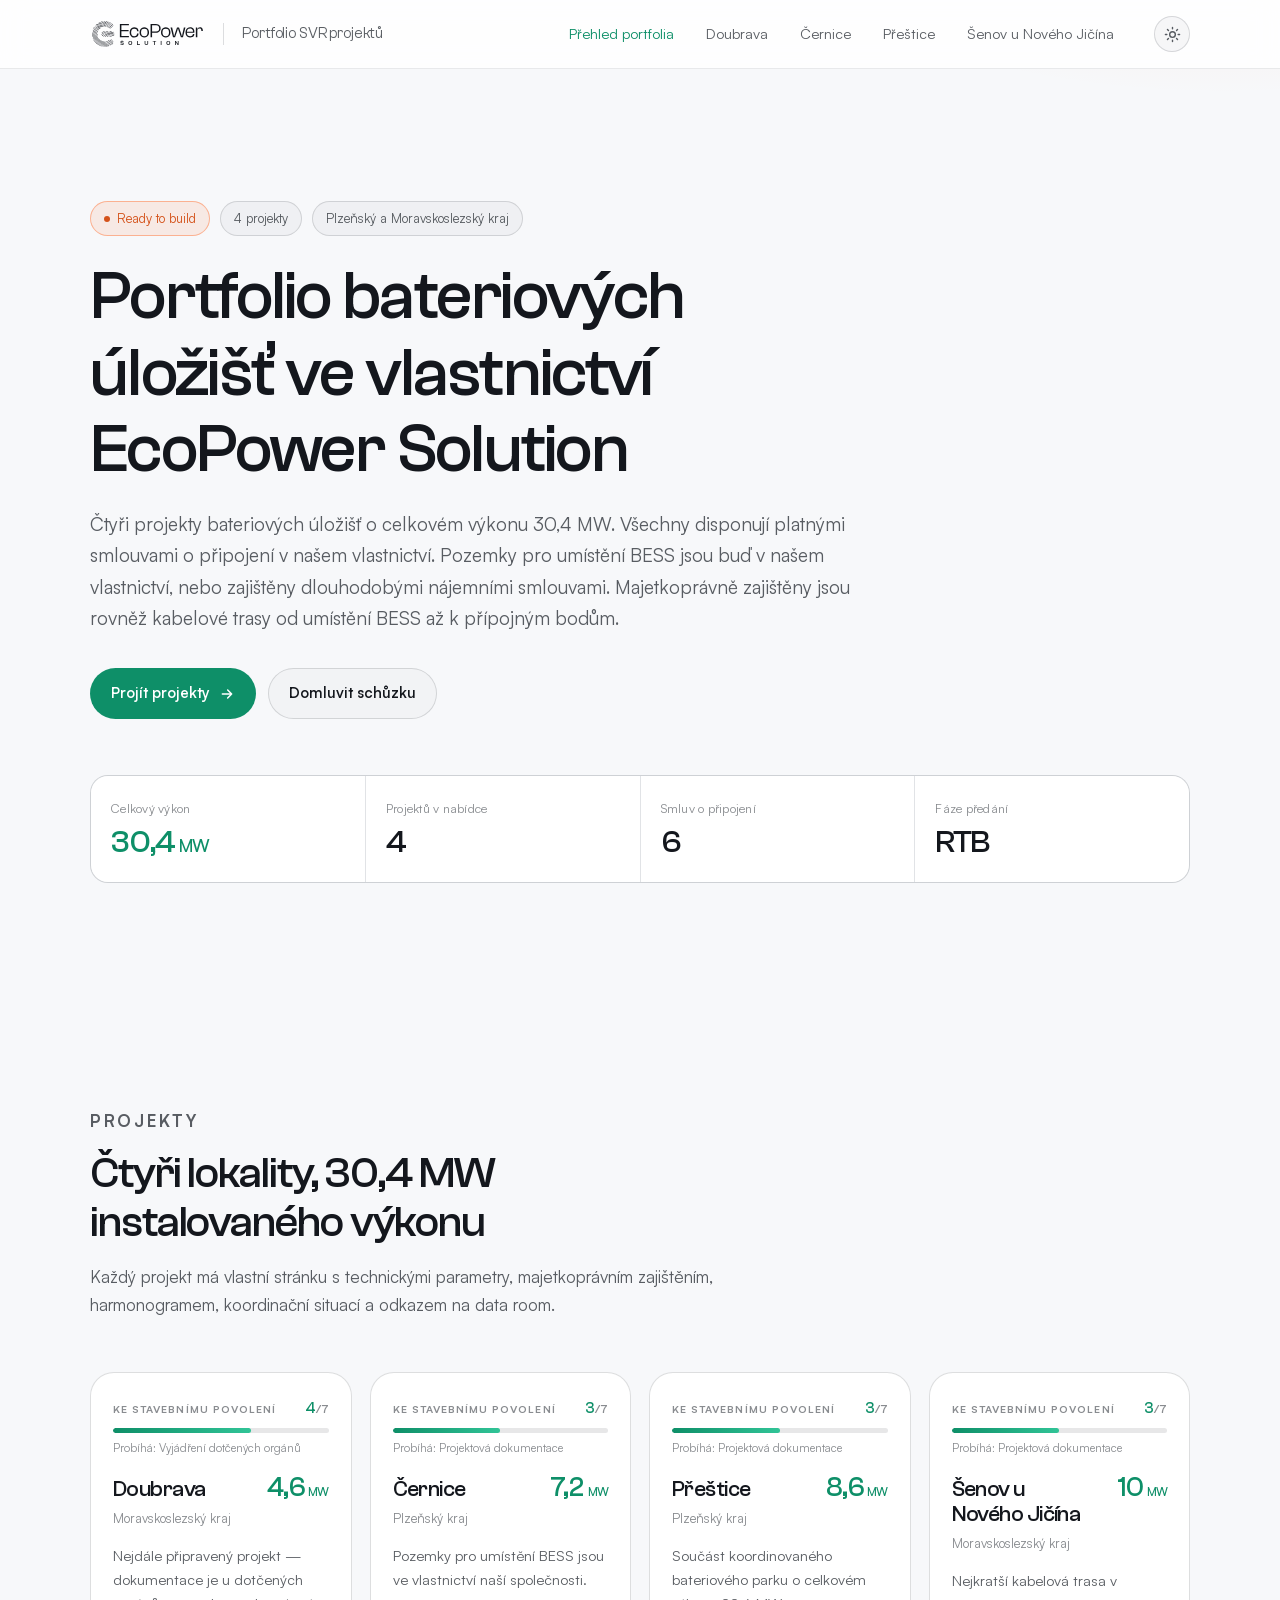
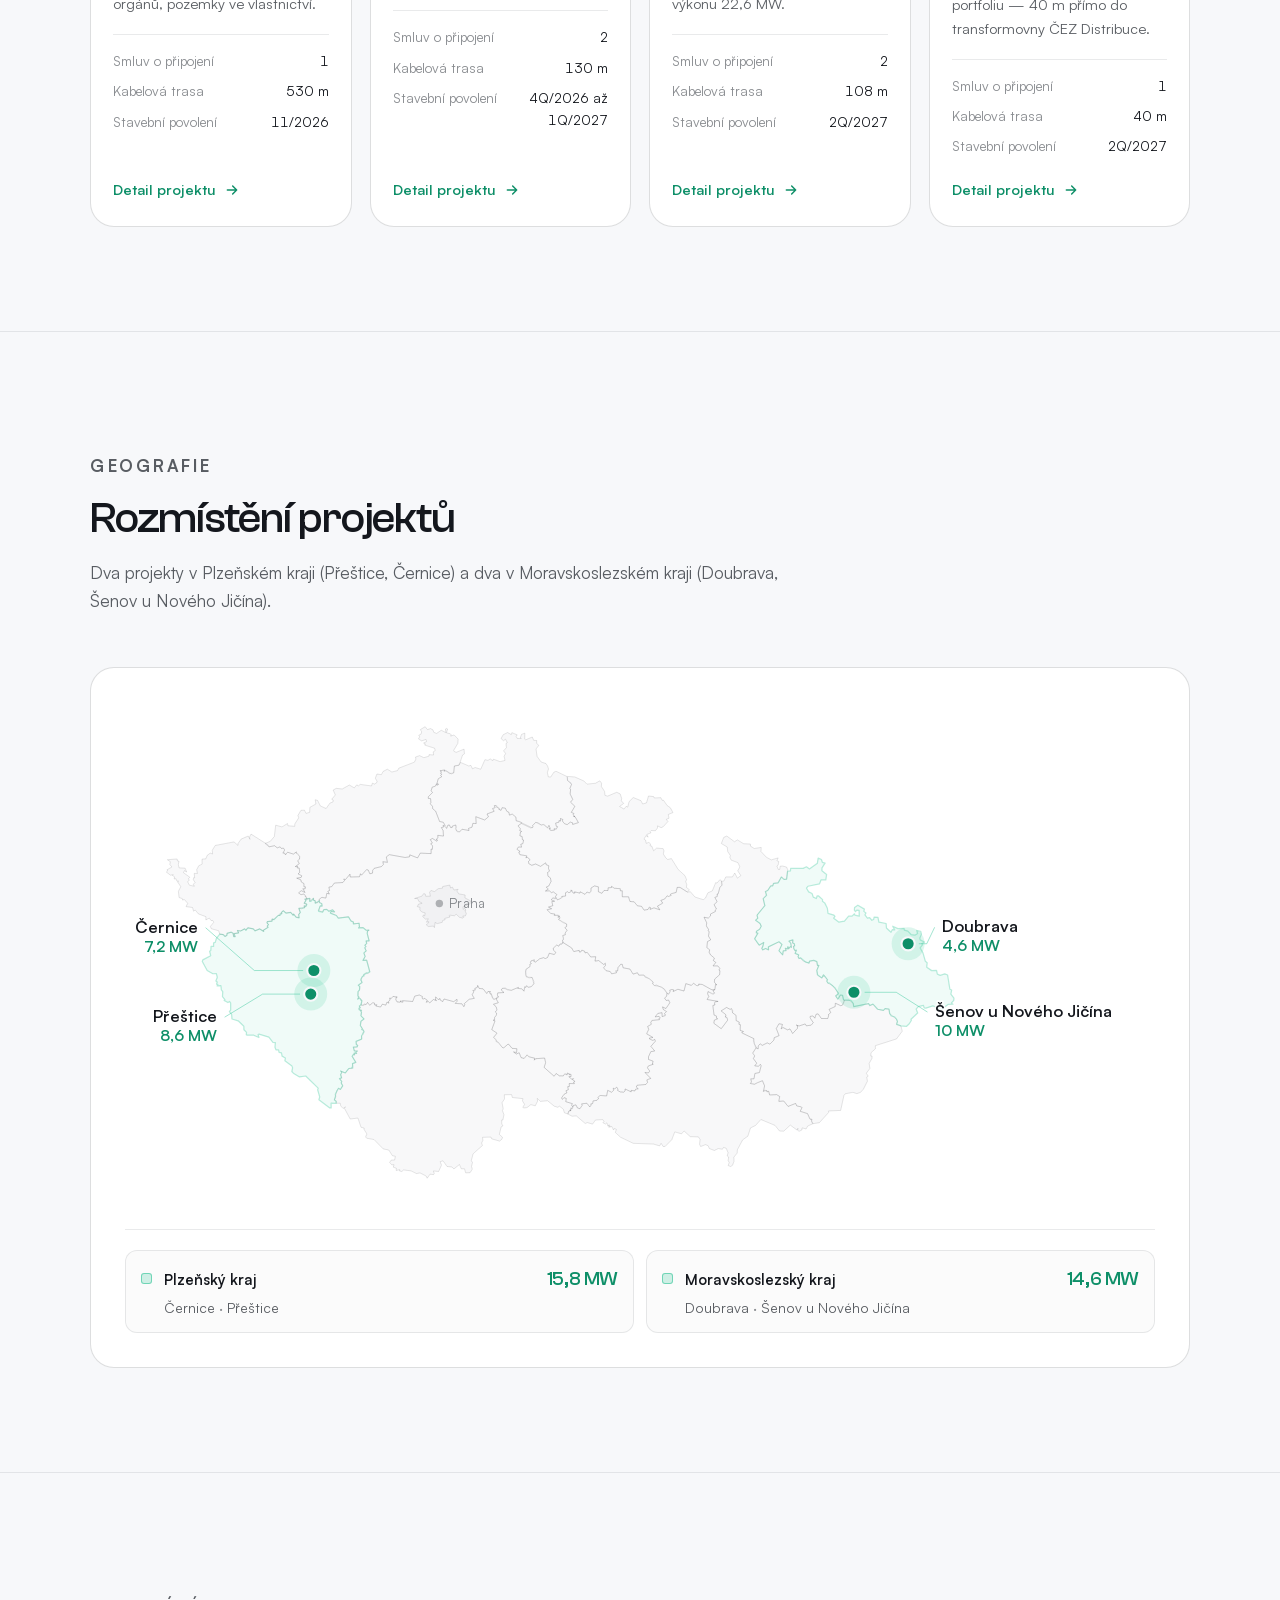
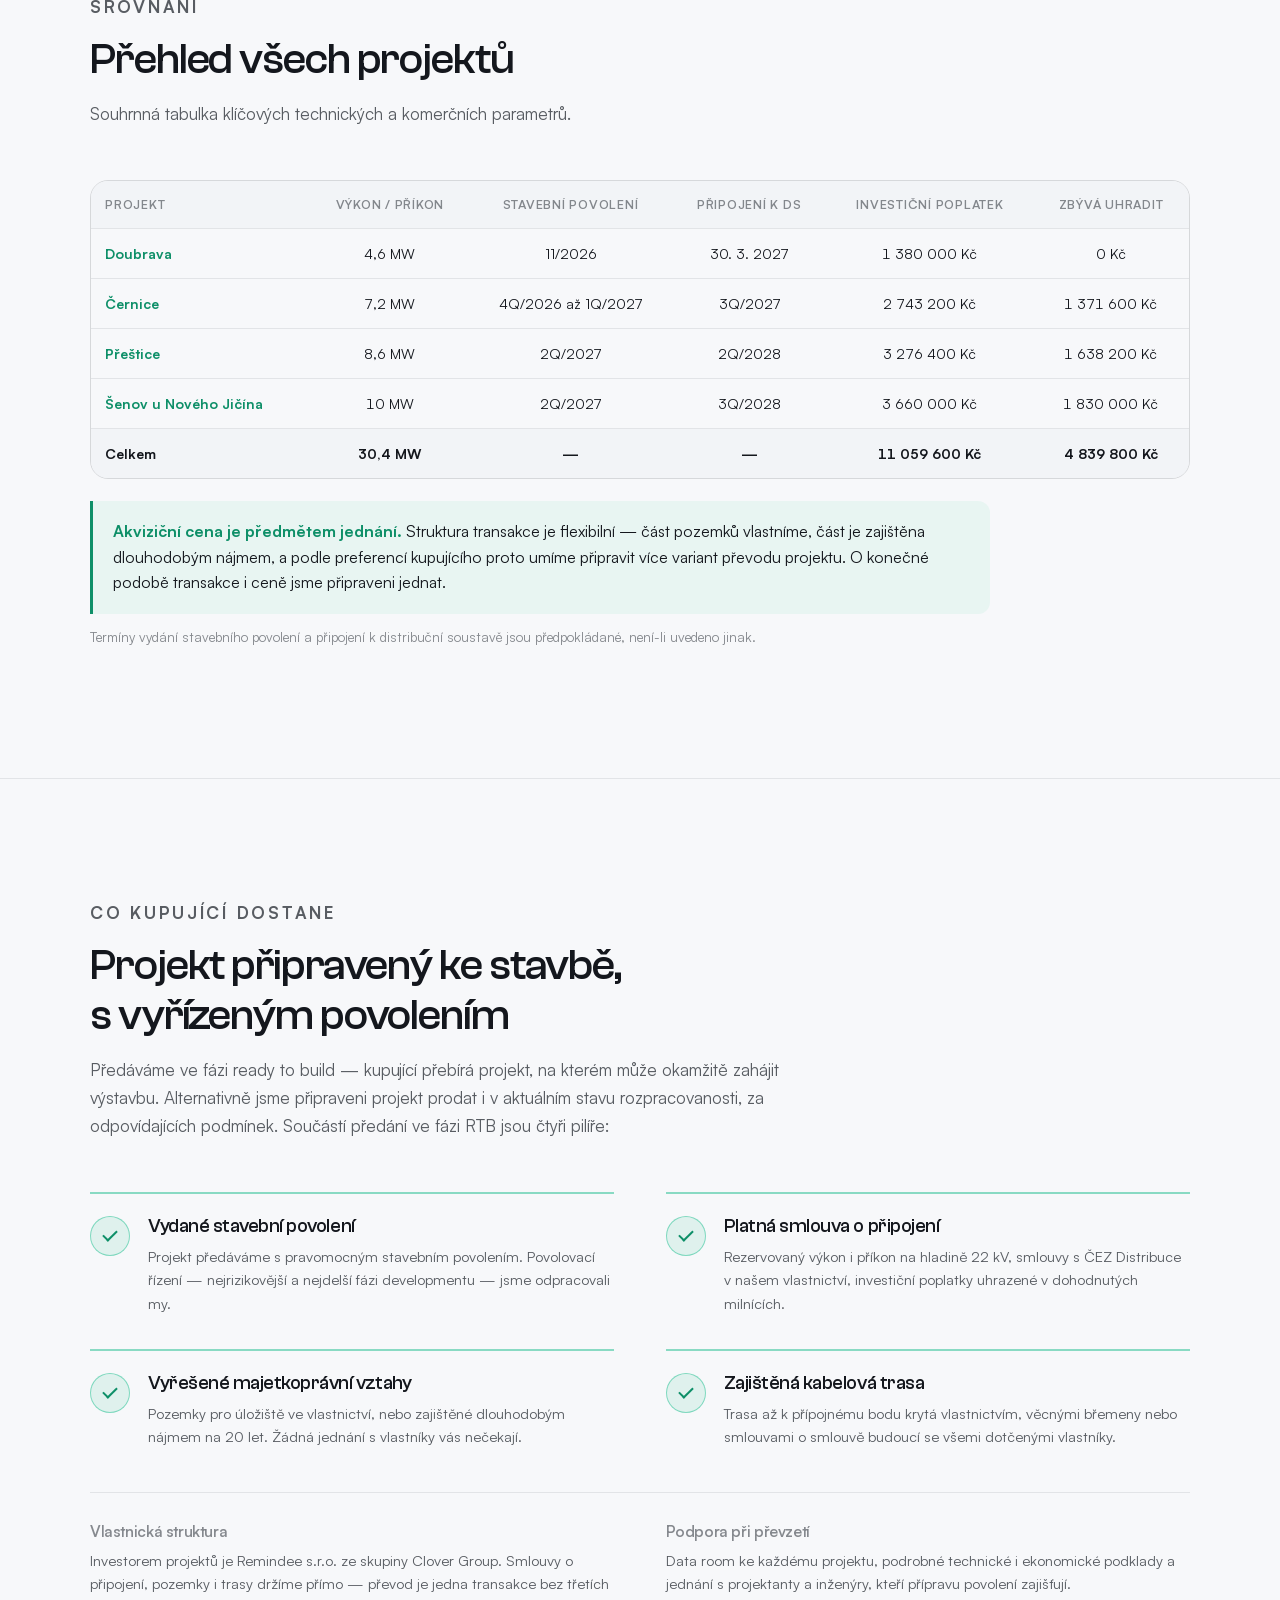
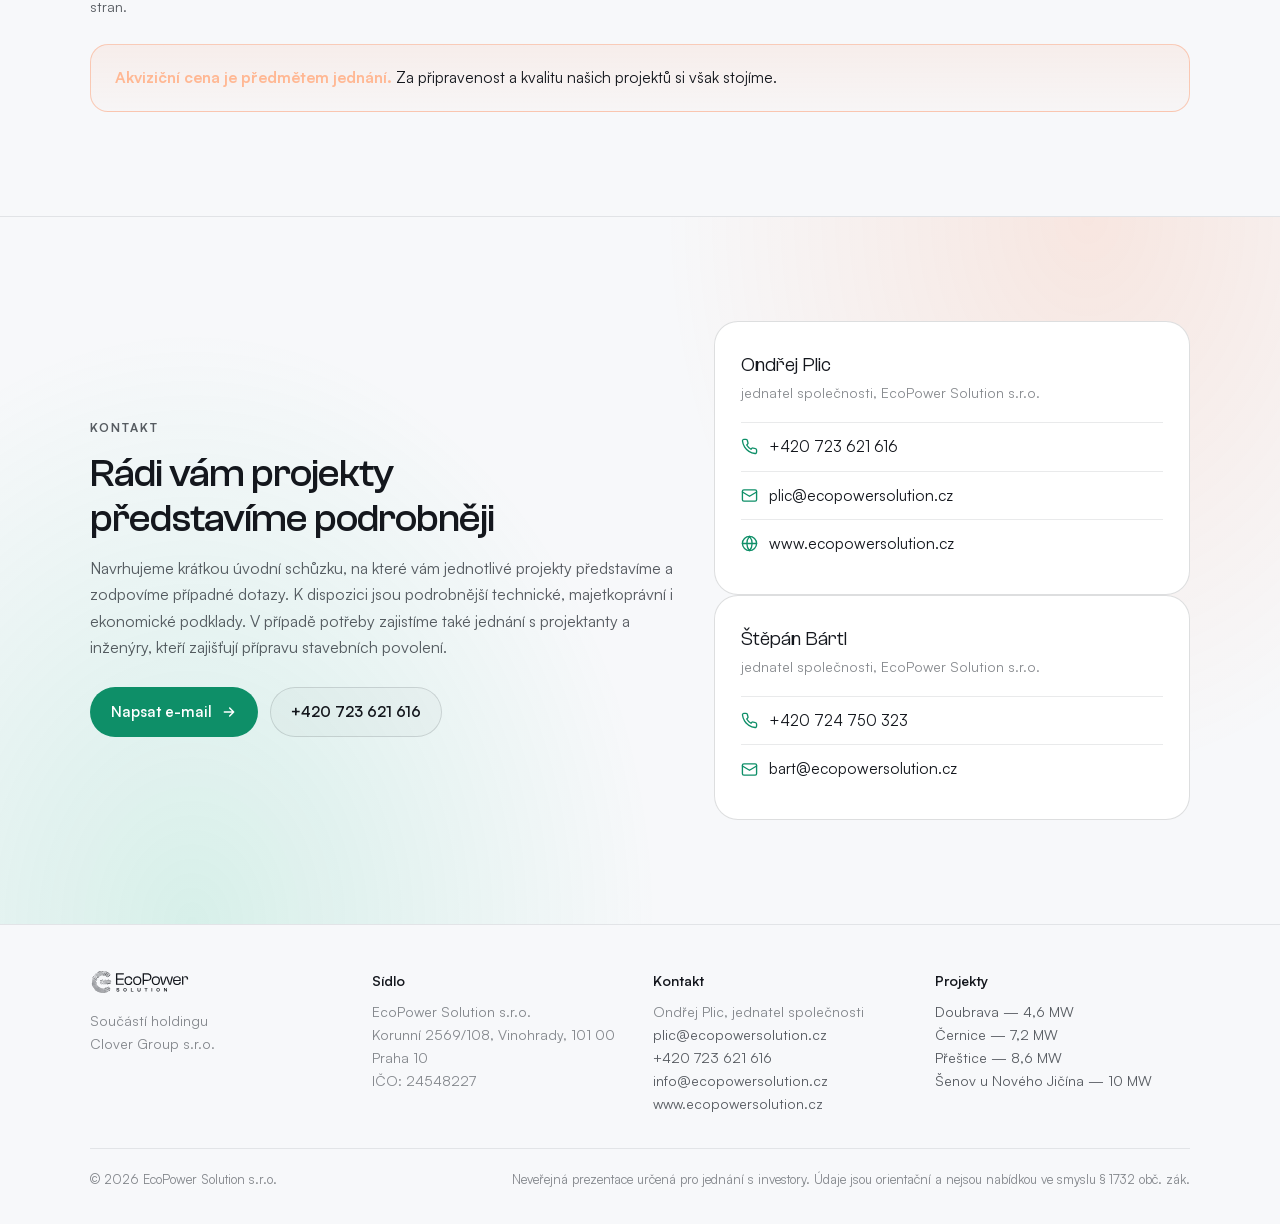
==== commit 14f67848: "Aktualizace prezentace RTB projektů" ====
--- a/index.html
+++ b/index.html
@@ -12,7 +12,7 @@
 <meta property="og:title" content="Portfolio RTB bateriových projektů 30,4 MW | EcoPower Solution">
 <meta property="og:description" content="Čtyři projekty bateriových úložišť o celkovém výkonu 30,4 MW s platnými smlouvami o připojení, nabízené investorům ve fázi ready to build.">
 <meta property="og:locale" content="cs_CZ">
-<link rel="stylesheet" href="assets/css/style.css?v=1d65d0cb">
+<link rel="stylesheet" href="assets/css/style.css?v=f7a3bf47">
 <link rel="icon" href="assets/img/favicon.svg" type="image/svg+xml">
 <link rel="icon" href="assets/img/favicon-32.png" sizes="32x32" type="image/png">
 <link rel="apple-touch-icon" href="assets/img/apple-touch-icon.png">
@@ -139,7 +139,7 @@
         <div class="card-mw">8,6<small>MW</small></div>
       </div>
       <p class="card-note">Součást koordinovaného bateriového parku o celkovém výkonu 22,6 MW.</p>
-      <ul class="card-facts"><li><span class="k">Smluv o připojení</span><span class="v">2</span></li><li><span class="k">Kabelová trasa</span><span class="v">108 m</span></li><li><span class="k">Stavební povolení</span><span class="v">4Q/2026 až 1Q/2027</span></li></ul>
+      <ul class="card-facts"><li><span class="k">Smluv o připojení</span><span class="v">2</span></li><li><span class="k">Kabelová trasa</span><span class="v">108 m</span></li><li><span class="k">Stavební povolení</span><span class="v">2Q/2027</span></li></ul>
       <span class="card-cta">Detail projektu <svg width="16" height="16" viewBox="0 0 24 24" fill="none" stroke="currentColor" stroke-width="2.2" stroke-linecap="round" stroke-linejoin="round"><path d="M5 12h14M13 6l6 6-6 6"/></svg></span>
     </a>
     <a class="card" href="senov.html">
@@ -276,8 +276,6 @@
             <th>Připojení k DS</th>
             <th class="num">Investiční poplatek</th>
             <th class="num">Zbývá uhradit</th>
-            <th class="num">Cena za 1 MW</th>
-            <th class="num">Akviziční cena</th>
           </tr>
         </thead>
         <tbody>
@@ -288,8 +286,6 @@
         <td>30. 3. 2027</td>
         <td class="num">1 380 000 Kč</td>
         <td class="num">0 Kč</td>
-        <td class="num td-price">3 500 000 Kč</td>
-        <td class="num td-price">16 100 000 Kč</td>
       </tr>
       <tr>
         <td><a href="cernice.html"><strong>Černice</strong></a></td>
@@ -298,44 +294,36 @@
         <td>3Q/2027</td>
         <td class="num">2 743 200 Kč</td>
         <td class="num">1 371 600 Kč</td>
-        <td class="num td-price">3 500 000 Kč</td>
-        <td class="num td-price">25 200 000 Kč</td>
       </tr>
       <tr>
         <td><a href="prestice.html"><strong>Přeštice</strong></a></td>
         <td class="num">8,6 MW</td>
-        <td>4Q/2026 až 1Q/2027</td>
+        <td>2Q/2027</td>
         <td>2Q/2028</td>
         <td class="num">3 276 400 Kč</td>
         <td class="num">1 638 200 Kč</td>
-        <td class="num td-price">3 500 000 Kč</td>
-        <td class="num td-price">30 100 000 Kč</td>
       </tr>
       <tr>
         <td><a href="senov.html"><strong>Šenov u Nového Jičína</strong></a></td>
         <td class="num">10 MW</td>
         <td>2Q/2027</td>
         <td>3Q/2028</td>
-        <td class="num">3 680 000 Kč</td>
-        <td class="num">1 790 000 Kč</td>
-        <td class="num td-price">3 500 000 Kč</td>
-        <td class="num td-price">35 000 000 Kč</td>
+        <td class="num">3 660 000 Kč</td>
+        <td class="num">1 830 000 Kč</td>
       </tr>
       <tr class="is-total">
         <td>Celkem</td>
         <td class="num">30,4 MW</td>
         <td>—</td>
         <td>—</td>
-        <td class="num">11 079 600 Kč</td>
-        <td class="num">4 799 800 Kč</td>
-        <td class="num">—</td>
-        <td class="num td-price">106 400 000 Kč</td>
+        <td class="num">11 059 600 Kč</td>
+        <td class="num">4 839 800 Kč</td>
       </tr>
         </tbody>
       </table>
     </div>
     <div class="price-note">
-      <strong>Akviziční cena je 3 500 000 Kč za 1 MW.</strong> Struktura transakce
+      <strong>Akviziční cena je předmětem jednání.</strong> Struktura transakce
       je flexibilní — část pozemků vlastníme, část je zajištěna dlouhodobým nájmem,
       a podle preferencí kupujícího proto umíme připravit více variant převodu
       projektu. O konečné podobě transakce i ceně jsme připraveni jednat.
@@ -346,6 +334,8 @@
     </div>
   </div>
 </section>
+
+
 
 <section class="section">
   <div class="wrap">
--- a/assets/css/style.css
+++ b/assets/css/style.css
@@ -640,7 +640,11 @@
 
 .table-scroll { overflow-x: auto; border: 1px solid var(--line); border-radius: var(--r-lg); }
 table.data { width: 100%; border-collapse: collapse; font-size: 14px; min-width: 880px; }
-table.data th, table.data td { padding: 13px 14px; text-align: left; border-bottom: 1px solid var(--line-soft); white-space: nowrap; }
+/* Úzké tabulky (Rok / Provozní zisk) nesmí dědit min-width určený pro
+   sedmisloupcové srovnání — na mobilu by se roztáhly a hodnoty zůstaly mimo obraz. */
+table.data.data--slim { min-width: 0; }
+table.data th, table.data td { padding: 13px 14px; text-align: center; border-bottom: 1px solid var(--line-soft); white-space: nowrap; }
+table.data th:first-child, table.data td:first-child { text-align: left; }
 table.data thead th {
   background: var(--surface-2);
   font-family: var(--font-body);
@@ -652,7 +656,7 @@
 }
 table.data tbody tr:last-child td { border-bottom: 0; }
 table.data tbody tr:hover td { background: rgba(var(--fg-rgb), 0.02); }
-table.data td.num, table.data th.num { text-align: right; font-variant-numeric: tabular-nums; }
+table.data td.num, table.data th.num { text-align: center; font-variant-numeric: tabular-nums; }
 table.data tr.is-total td { background: var(--surface-2); font-weight: 700; border-top: 1px solid var(--line); }
 table.data a { color: var(--primary); text-decoration: none; }
 table.data a:hover { text-decoration: underline; }
@@ -1425,5 +1429,65 @@
   }
 }
 
-/* dvě kontaktní karty pod sebou v CTA */
-.contact-stack { display: grid; gap: 16px; align-content: start; }
+
+/* ── Kalkulátor provozní ekonomiky ──────────────────────────────────────── */
+.kalk-grid { display: grid; grid-template-columns: 1fr 1fr; gap: 12px 14px; }
+.kalk-grid label {
+  display: flex; flex-direction: column; gap: 5px;
+  font-size: 13px; color: var(--muted); line-height: 1.35;
+}
+.kalk-grid label span { font-size: 11.5px; color: var(--muted-2); }
+.kalk-grid input {
+  font: inherit; font-size: 15px; color: var(--text);
+  background: var(--bg); border: 1px solid var(--line);
+  border-radius: var(--r-sm); padding: 9px 11px; width: 100%;
+  -moz-appearance: textfield;
+}
+.kalk-grid input:focus { outline: none; border-color: var(--accent); }
+.kalk-grid input::-webkit-outer-spin-button,
+.kalk-grid input::-webkit-inner-spin-button { -webkit-appearance: none; margin: 0; }
+.kalk-skupina {
+  grid-column: 1 / -1;
+  margin: 10px 0 -2px;
+  font-size: 11.5px;
+  font-weight: 600;
+  letter-spacing: .08em;
+  text-transform: uppercase;
+  color: var(--muted-2);
+}
+.kalk-grid .kalk-skupina:first-child { margin-top: 0; }
+.kalk-pozn {
+  margin: 12px 0 0;
+  font-size: 12.5px;
+  line-height: 1.5;
+  color: var(--muted-2);
+}
+/* Prostý seznam v úvodu samostatné kalkulačky — bez dlaždic jako .deliv. */
+.deliv-plain {
+  margin: 10px 0 18px;
+  padding-left: 20px;
+  max-width: 68ch;
+  color: var(--muted);
+  line-height: 1.65;
+}
+.deliv-plain li { margin-bottom: 7px; }
+.deliv-plain li strong { color: var(--text); }
+.kalk-pozn--varovani { color: var(--warn, #d97706); }
+.kalk-reset {
+  margin-top: 16px; font: inherit; font-size: 13px; color: var(--muted);
+  background: none; border: 1px solid var(--line); border-radius: var(--r-sm);
+  padding: 8px 14px; cursor: pointer;
+}
+.kalk-reset:hover { color: var(--text); border-color: var(--line-strong, var(--line)); }
+.kalk-out { display: flex; flex-direction: column; gap: 2px; }
+.kalk-out > div {
+  display: flex; justify-content: space-between; align-items: baseline; gap: 16px;
+  padding: 11px 0; border-bottom: 1px solid var(--line-soft);
+}
+.kalk-out > div:last-child { border-bottom: 0; }
+.kalk-out .kalk-lbl { font-size: 14px; color: var(--muted); }
+.kalk-out strong { font-size: 17px; font-weight: 600; white-space: nowrap; }
+.kalk-out > div:last-child strong { color: var(--accent); }
+@media (max-width: 720px) {
+  .kalk-grid { grid-template-columns: 1fr; }
+}
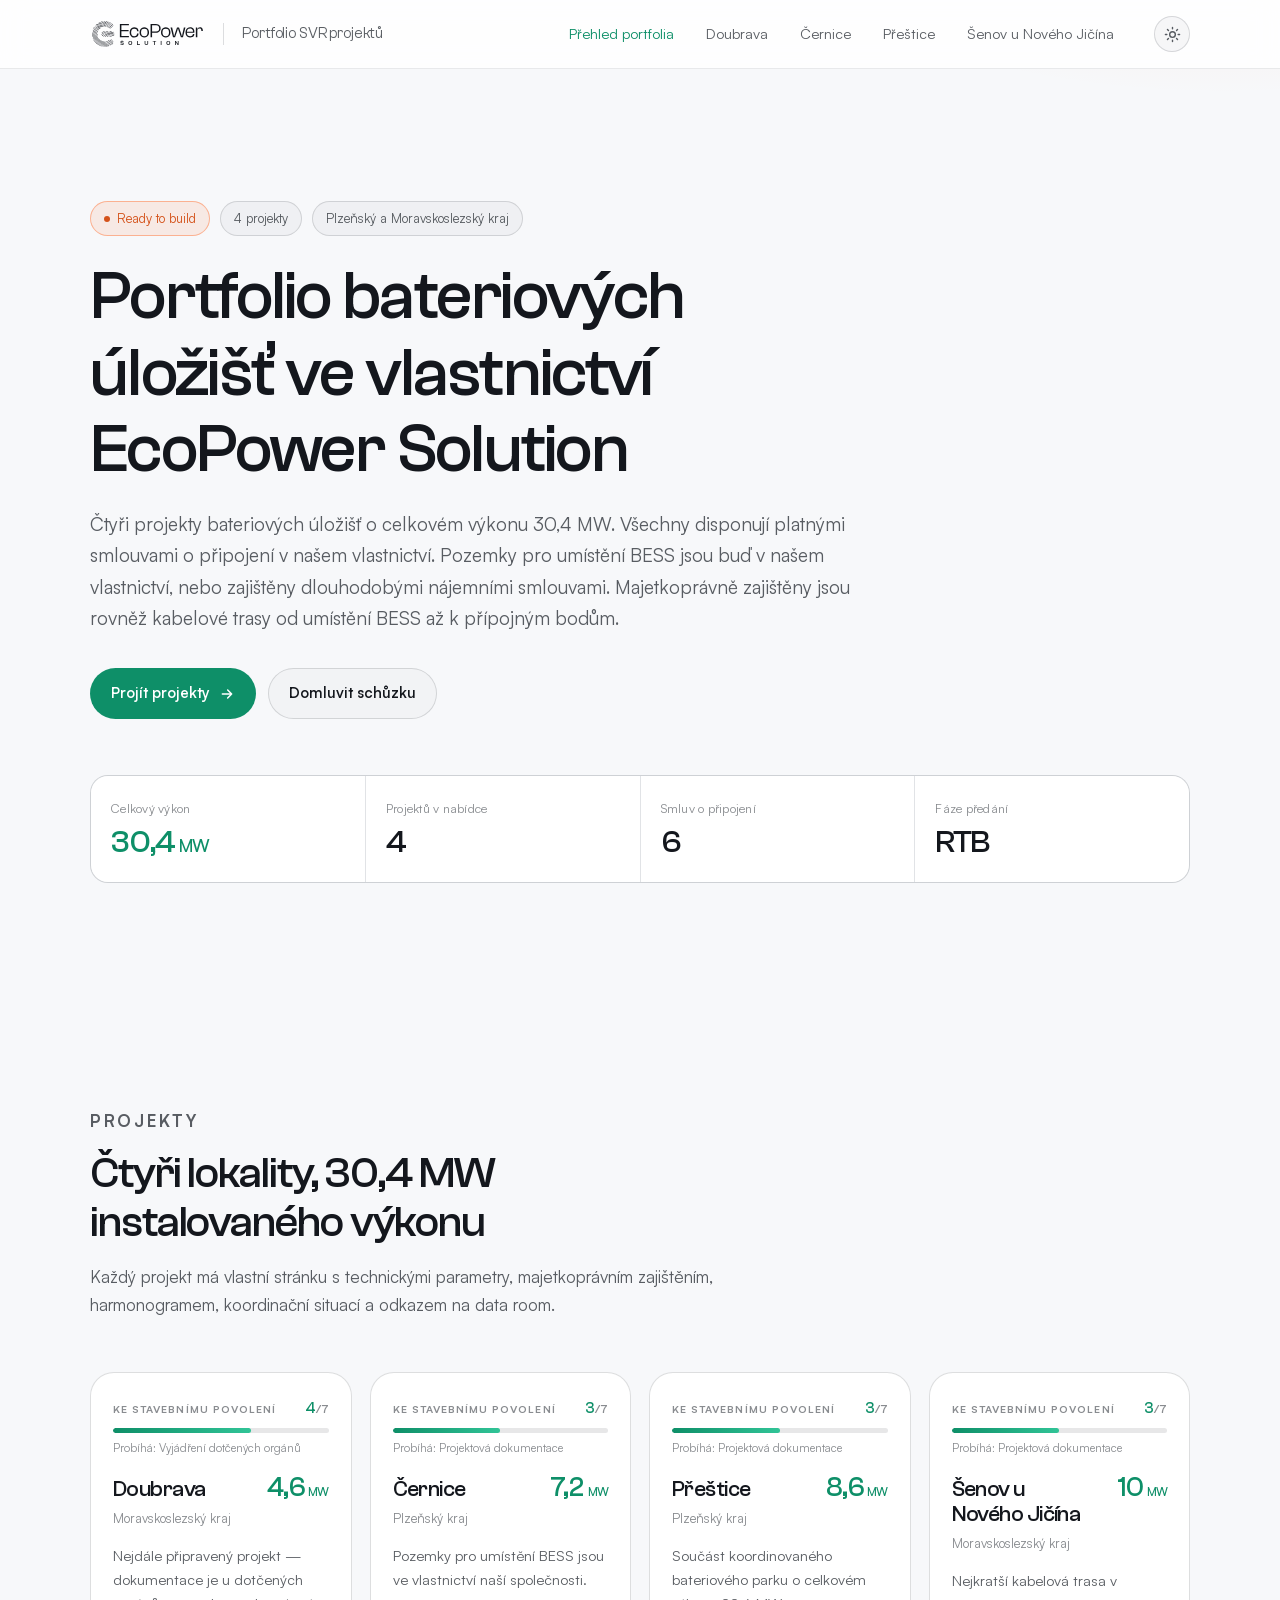
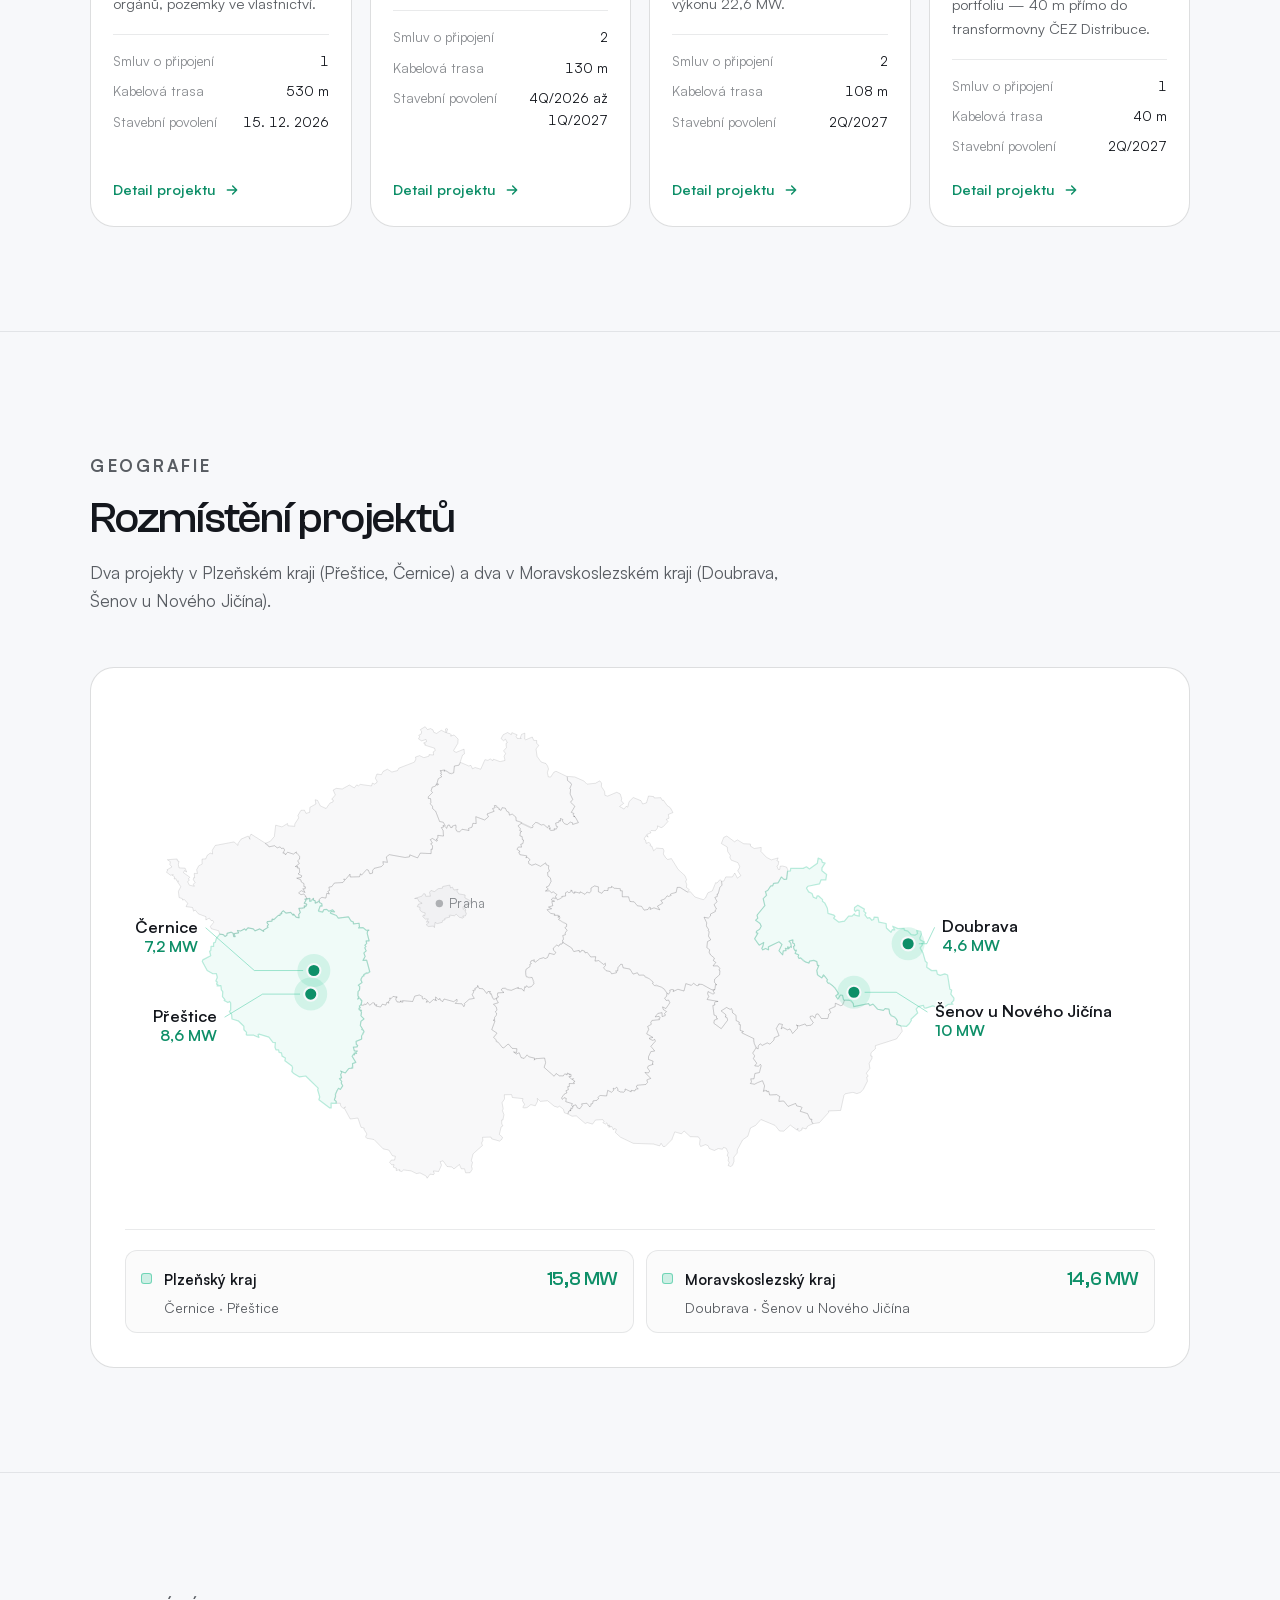
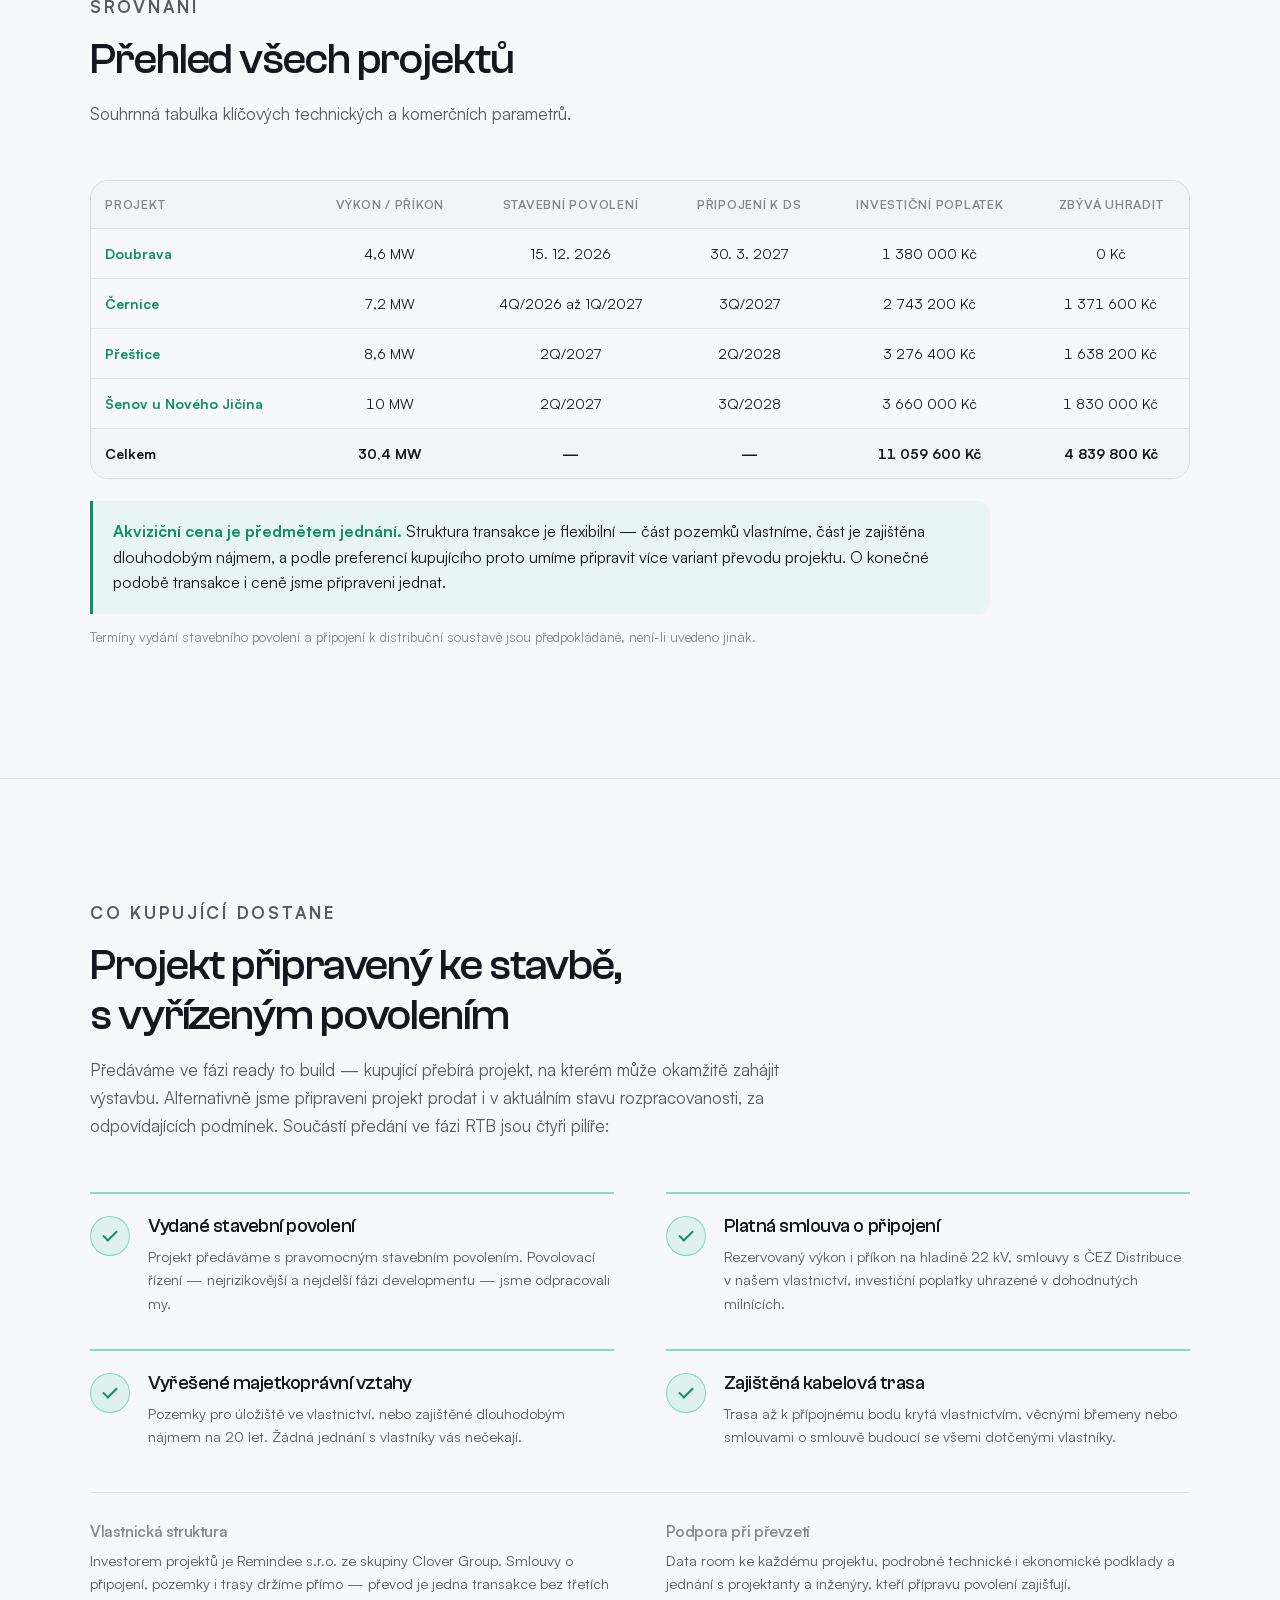
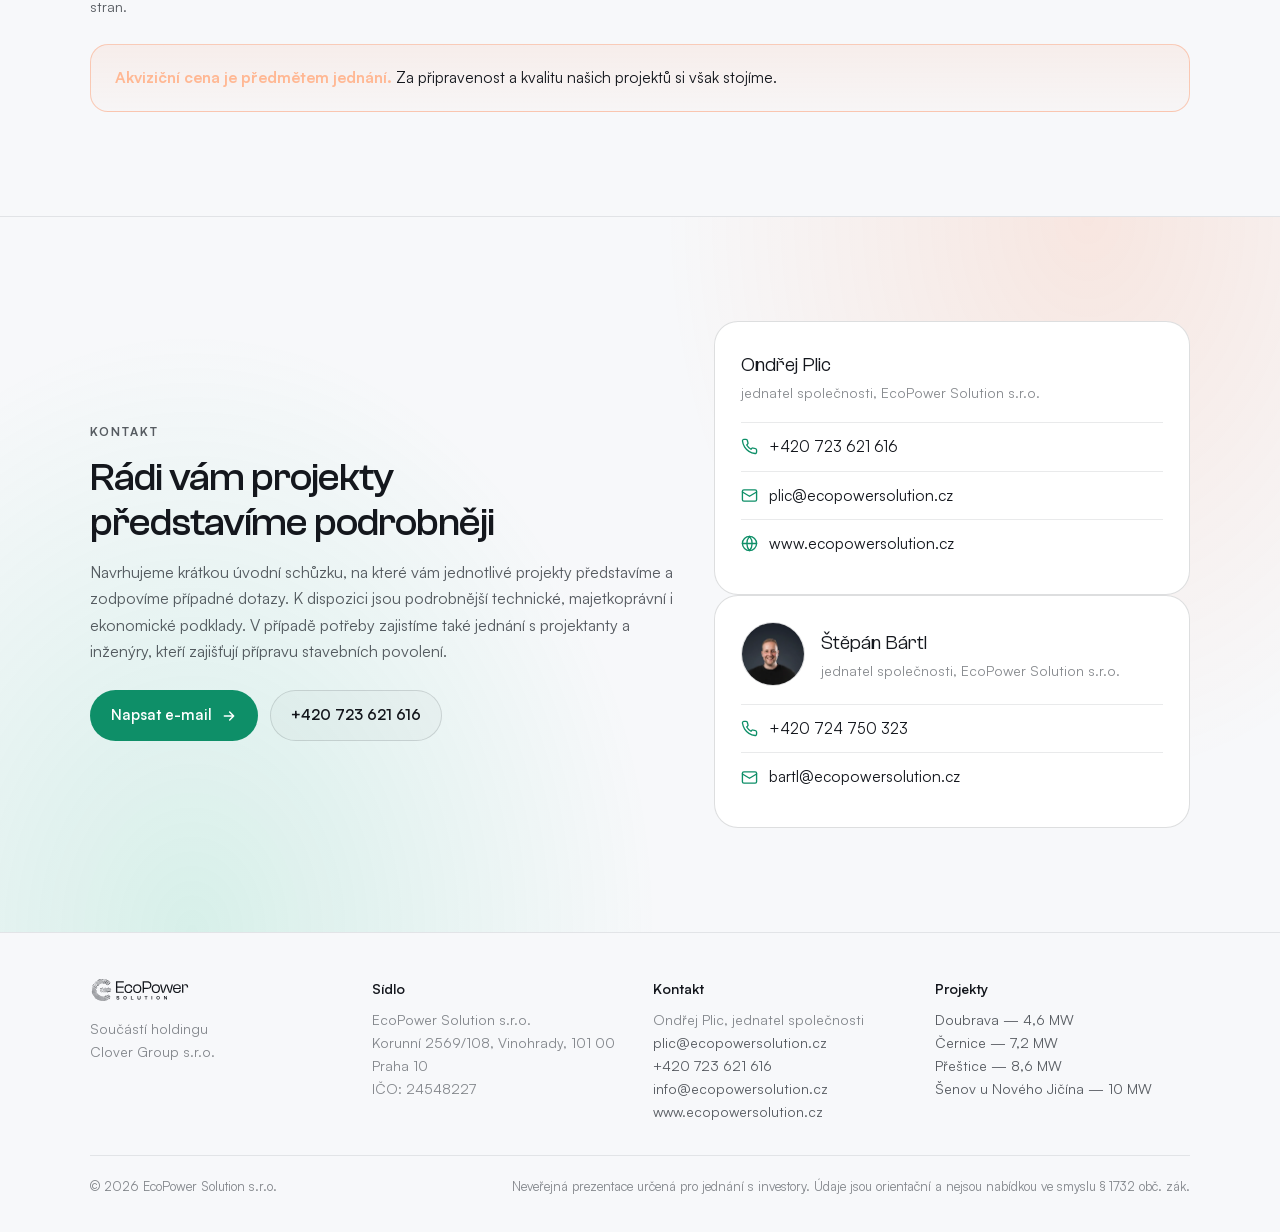
==== commit 10e0d4b8: "Aktualizace prezentace RTB projektů" ====
--- a/index.html
+++ b/index.html
@@ -12,7 +12,7 @@
 <meta property="og:title" content="Portfolio RTB bateriových projektů 30,4 MW | EcoPower Solution">
 <meta property="og:description" content="Čtyři projekty bateriových úložišť o celkovém výkonu 30,4 MW s platnými smlouvami o připojení, nabízené investorům ve fázi ready to build.">
 <meta property="og:locale" content="cs_CZ">
-<link rel="stylesheet" href="assets/css/style.css?v=f7a3bf47">
+<link rel="stylesheet" href="assets/css/style.css?v=8dd5adc5">
 <link rel="icon" href="assets/img/favicon.svg" type="image/svg+xml">
 <link rel="icon" href="assets/img/favicon-32.png" sizes="32x32" type="image/png">
 <link rel="apple-touch-icon" href="assets/img/apple-touch-icon.png">
@@ -97,7 +97,7 @@
         <div class="card-mw">4,6<small>MW</small></div>
       </div>
       <p class="card-note">Nejdále připravený projekt — dokumentace je u dotčených orgánů, pozemky ve vlastnictví.</p>
-      <ul class="card-facts"><li><span class="k">Smluv o připojení</span><span class="v">1</span></li><li><span class="k">Kabelová trasa</span><span class="v">530 m</span></li><li><span class="k">Stavební povolení</span><span class="v">11/2026</span></li></ul>
+      <ul class="card-facts"><li><span class="k">Smluv o připojení</span><span class="v">1</span></li><li><span class="k">Kabelová trasa</span><span class="v">530 m</span></li><li><span class="k">Stavební povolení</span><span class="v">15. 12. 2026</span></li></ul>
       <span class="card-cta">Detail projektu <svg width="16" height="16" viewBox="0 0 24 24" fill="none" stroke="currentColor" stroke-width="2.2" stroke-linecap="round" stroke-linejoin="round"><path d="M5 12h14M13 6l6 6-6 6"/></svg></span>
     </a>
     <a class="card" href="cernice.html">
@@ -282,7 +282,7 @@
       <tr>
         <td><a href="doubrava.html"><strong>Doubrava</strong></a></td>
         <td class="num">4,6 MW</td>
-        <td>11/2026</td>
+        <td>15. 12. 2026</td>
         <td>30. 3. 2027</td>
         <td class="num">1 380 000 Kč</td>
         <td class="num">0 Kč</td>
@@ -430,10 +430,16 @@
         <a class="line" href="https://www.ecopowersolution.cz" target="_blank" rel="noopener"><svg viewBox="0 0 24 24" fill="none" stroke="currentColor" stroke-width="1.9" stroke-linecap="round" stroke-linejoin="round"><circle cx="12" cy="12" r="10"/><path d="M2 12h20M12 2a15.3 15.3 0 0 1 0 20 15.3 15.3 0 0 1 0-20"/></svg>www.ecopowersolution.cz</a>
       </div>
       <div class="contact-card">
-        <div class="who">Štěpán Bártl</div>
-        <div class="role">jednatel společnosti, EcoPower Solution s.r.o.</div>
+        <div class="who-row">
+          <img class="who-photo" src="assets/img/stepan-bartl-portret.webp"
+               alt="Štěpán Bártl" width="256" height="256" loading="lazy" decoding="async">
+          <div>
+            <div class="who">Štěpán Bártl</div>
+            <div class="role">jednatel společnosti, EcoPower Solution s.r.o.</div>
+          </div>
+        </div>
         <a class="line" href="tel:+420724750323"><svg viewBox="0 0 24 24" fill="none" stroke="currentColor" stroke-width="1.9" stroke-linecap="round" stroke-linejoin="round"><path d="M22 16.9v3a2 2 0 0 1-2.2 2 19.8 19.8 0 0 1-8.6-3.1 19.5 19.5 0 0 1-6-6A19.8 19.8 0 0 1 2.1 4.2 2 2 0 0 1 4.1 2h3a2 2 0 0 1 2 1.7c.1 1 .4 1.9.7 2.8a2 2 0 0 1-.5 2.1L8.1 9.9a16 16 0 0 0 6 6l1.3-1.3a2 2 0 0 1 2.1-.4c.9.3 1.8.6 2.8.7a2 2 0 0 1 1.7 2z"/></svg>+420 724 750 323</a>
-        <a class="line" href="mailto:bart@ecopowersolution.cz"><svg viewBox="0 0 24 24" fill="none" stroke="currentColor" stroke-width="1.9" stroke-linecap="round" stroke-linejoin="round"><rect x="2" y="4" width="20" height="16" rx="2"/><path d="m2 7 10 6 10-6"/></svg>bart@ecopowersolution.cz</a>
+        <a class="line" href="mailto:bartl@ecopowersolution.cz"><svg viewBox="0 0 24 24" fill="none" stroke="currentColor" stroke-width="1.9" stroke-linecap="round" stroke-linejoin="round"><rect x="2" y="4" width="20" height="16" rx="2"/><path d="m2 7 10 6 10-6"/></svg>bartl@ecopowersolution.cz</a>
       </div>
       </div>
     </div>
--- a/assets/css/style.css
+++ b/assets/css/style.css
@@ -951,6 +951,14 @@
 .contact-card { background: var(--surface); border: 1px solid var(--line); border-radius: var(--r-xl); padding: 26px; }
 .contact-card .who { font-family: var(--font-heading); font-size: 20px; }
 .contact-card .role { color: var(--muted-2); font-size: 14px; margin-bottom: 18px; }
+/* Portrét u kontaktu — ať za projektem stojí viditelně konkrétní člověk. */
+.contact-card .who-row { display: flex; align-items: center; gap: 16px; margin-bottom: 18px; }
+.contact-card .who-photo {
+  width: 64px; height: 64px; flex-shrink: 0;
+  border-radius: 50%; object-fit: cover;
+  border: 1px solid var(--line);
+}
+.contact-card .who-row .role { margin-bottom: 0; }
 .contact-card a.line {
   display: flex; align-items: center; gap: 11px;
   padding: 11px 0; border-top: 1px solid var(--line-soft);
